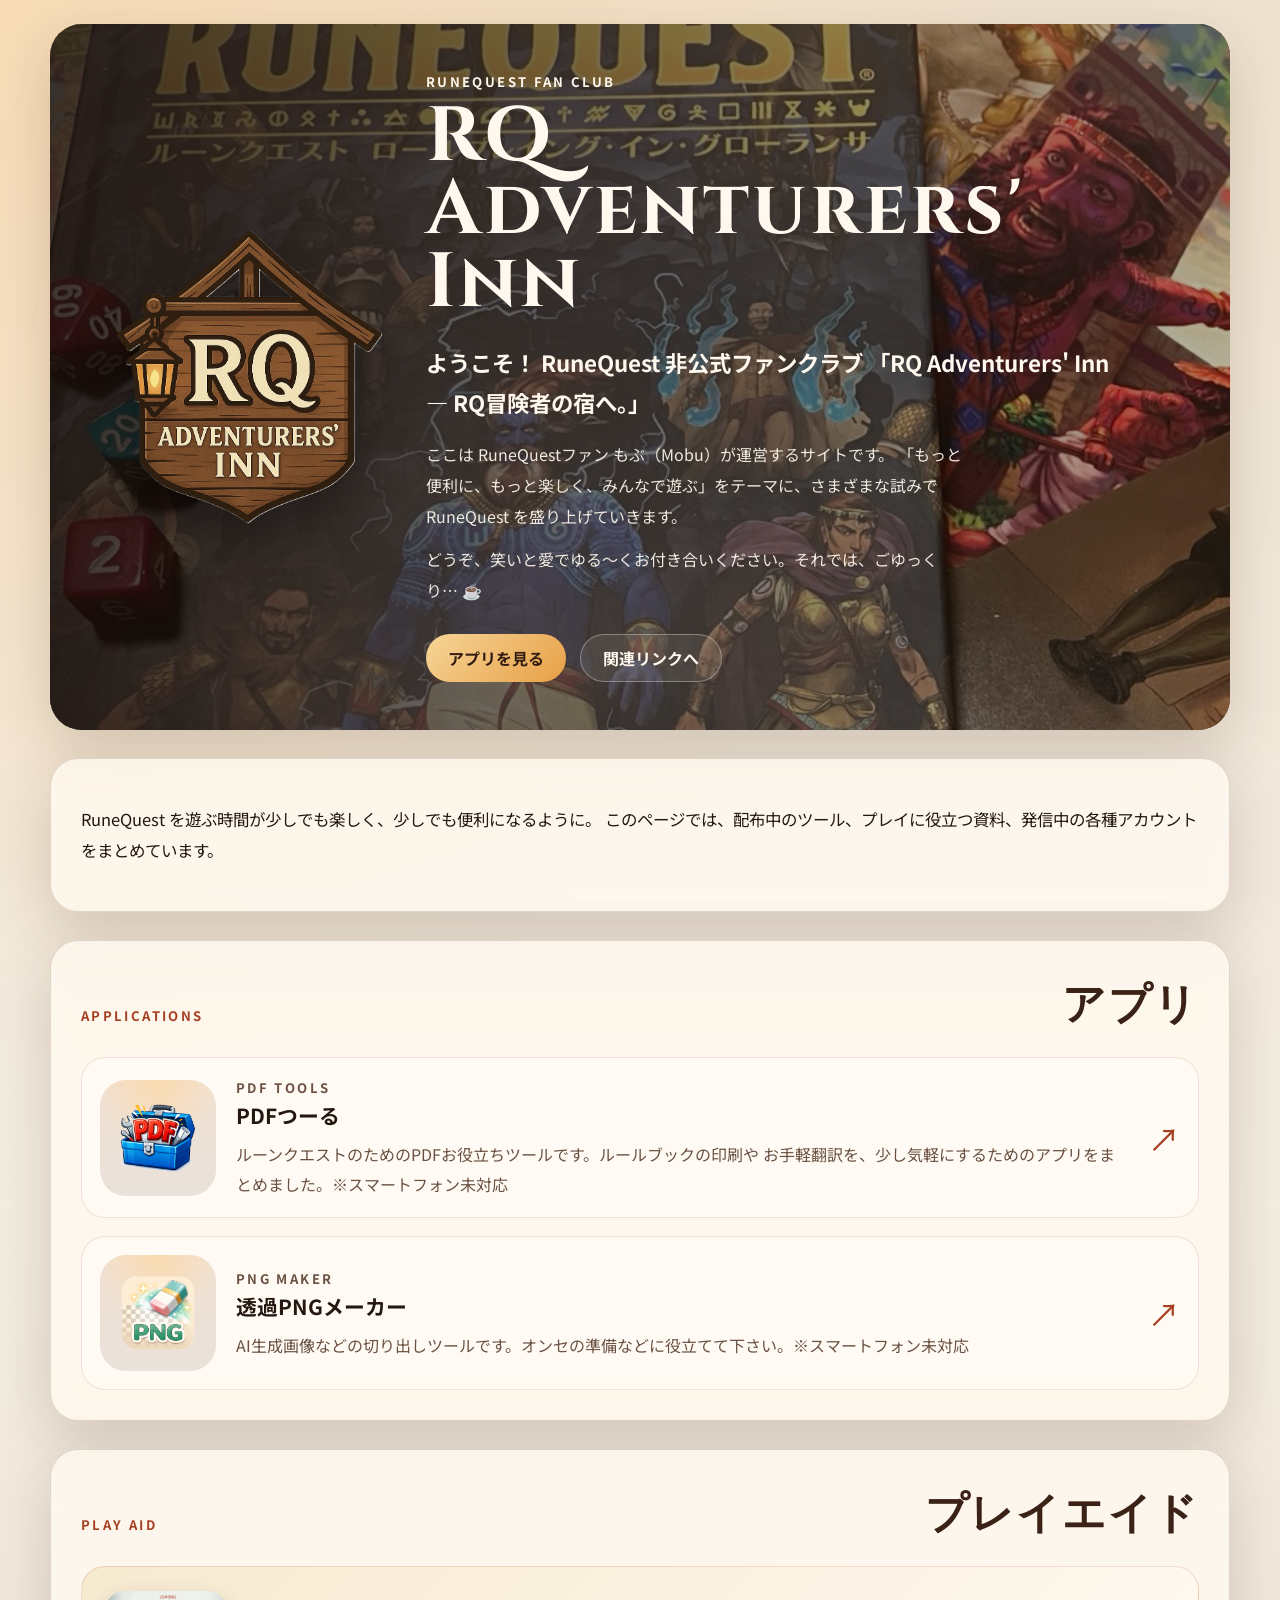
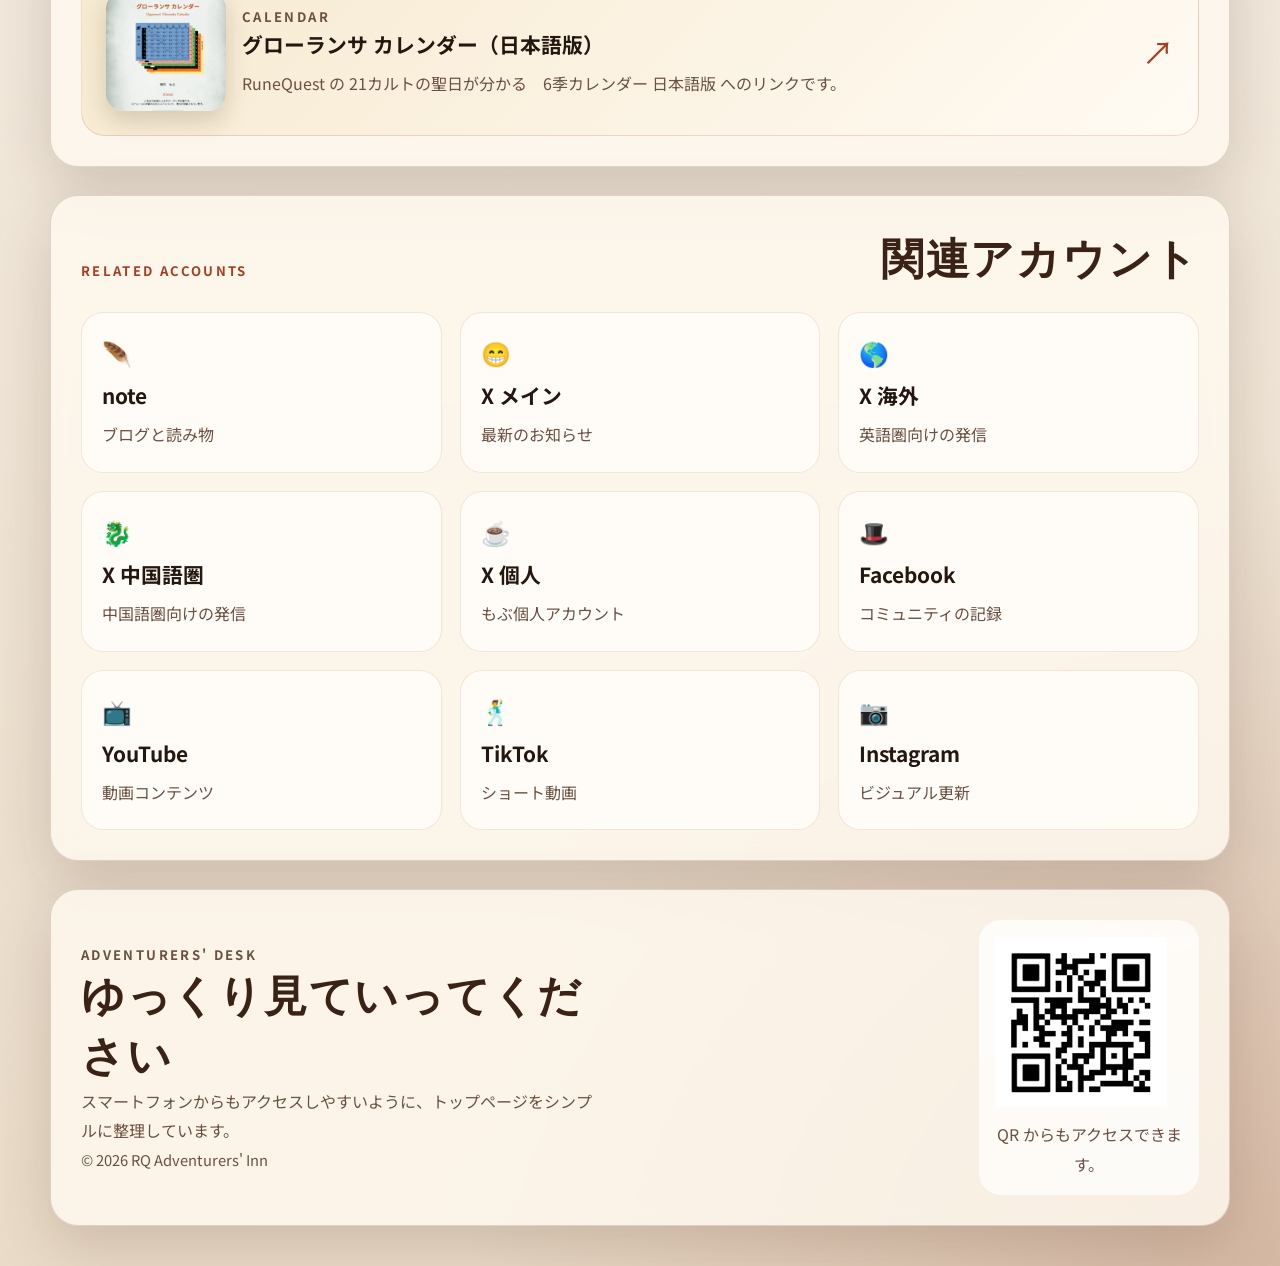
==== index.html @ 046ce3dd "Add files via upload" ====
<!DOCTYPE html>
<html lang="ja">
<head>
  <meta charset="UTF-8">
  <meta name="viewport" content="width=device-width, initial-scale=1.0">
  <meta name="google-site-verification" content="80PopSLcO5vUmIh9BZhPP0-biCyDDCKmjeIUDS7PxMM" />
  <title>RQ Adventurers' Inn | RuneQuest 非公式ファンクラブ</title>
  <meta
    name="description"
    content="RuneQuest 非公式ファンクラブ RQ Adventurers' Inn のトップページ。アプリ、プレイエイド、関連アカウントへの入口をまとめています。"
  >
  <link rel="preconnect" href="https://fonts.googleapis.com">
  <link rel="preconnect" href="https://fonts.gstatic.com" crossorigin>
  <link
    href="https://fonts.googleapis.com/css2?family=Cinzel:wght@500;700&family=Noto+Sans+JP:wght@400;500;700&display=swap"
    rel="stylesheet"
  >
  <link rel="stylesheet" href="styles.css">
</head>
<body>
  <div class="page-shell">
    <header class="hero">
      <img class="hero__image" src="images/header.jpg" alt="RuneQuest Adventurers' Inn ヘッダー画像">
      <div class="hero__overlay"></div>
      <div class="hero__content">
        <img class="hero__logo" src="images/rq-inn-logo.png" alt="RQ Adventurers' Inn ロゴ">
        <div class="hero__copy">
          <p class="eyebrow">RuneQuest Fan Club</p>
          <h1>RQ Adventurers' Inn</h1>
          <p class="hero__lead">ようこそ！ RuneQuest 非公式ファンクラブ 「RQ Adventurers' Inn ― RQ冒険者の宿へ。」</p>
          <p class="hero__text">
            ここは RuneQuestファン もぶ（Mobu）が運営するサイトです。
            「もっと便利に、もっと楽しく、みんなで遊ぶ」をテーマに、さまざまな試みで RuneQuest を盛り上げていきます。
          </p>
          <p class="hero__text">どうぞ、笑いと愛でゆる～くお付き合いください。それでは、ごゆっくり… ☕</p>
          <div class="hero__actions">
            <a href="#applications" class="button button--primary">アプリを見る</a>
            <a href="#accounts" class="button button--secondary">関連リンクへ</a>
          </div>
        </div>
      </div>
    </header>

    <main class="content">
      <section class="intro-card section-fade">
        <p>
          RuneQuest を遊ぶ時間が少しでも楽しく、少しでも便利になるように。
          このページでは、配布中のツール、プレイに役立つ資料、発信中の各種アカウントをまとめています。
        </p>
      </section>

      <section id="applications" class="section section-fade">
        <div class="section__heading">
          <p class="section__label">Applications</p>
          <h2>アプリ</h2>
        </div>
        <div class="feature-list">
          <a class="feature-card feature-card--link" href="https://rq-inn.com/pdf-tools/" target="_blank" rel="noreferrer">
            <div class="feature-card__icon-wrap">
              <img src="images/pdf_tools_icon-512.png" alt="PDFつーる アイコン" class="feature-card__icon">
            </div>
            <div class="feature-card__body">
              <p class="link-panel__tag">PDF Tools</p>
              <h3>PDFつーる</h3>
              <p>ルーンクエストのためのPDFお役立ちツールです。ルールブックの印刷や お手軽翻訳を、少し気軽にするためのアプリをまとめました。※スマートフォン未対応</p>
            </div>
            <span class="feature-card__arrow" aria-hidden="true">↗</span>
          </a>
          <a class="feature-card feature-card--link" href="https://rq-inn.com/png-maker/" target="_blank" rel="noreferrer">
            <div class="feature-card__icon-wrap">
              <img src="images/png-maker-icon-512.png" alt="透過PNGメーカー アイコン" class="feature-card__icon">
            </div>
            <div class="feature-card__body">
              <p class="link-panel__tag">PNG Maker</p>
              <h3>透過PNGメーカー</h3>
              <p>AI生成画像などの切り出しツールです。オンセの準備などに役立てて下さい。※スマートフォン未対応</p>
            </div>
            <span class="feature-card__arrow" aria-hidden="true">↗</span>
          </a>
        </div>
      </section>

      <section class="section section-fade">
        <div class="section__heading">
          <p class="section__label">Play Aid</p>
          <h2>プレイエイド</h2>
        </div>
        <a
          class="link-panel"
          href="https://www.drivethrurpg.com/ja/product/557305/japanese?src=hottest_filtered"
          target="_blank"
          rel="noreferrer"
        >
          <img class="link-panel__image" src="images/calendar.png" alt="グローランサ カレンダー 日本語版の表紙">
          <div>
            <p class="link-panel__tag">Calendar</p>
            <h3>グローランサ カレンダー（日本語版）</h3>
            <p>RuneQuest の 21カルトの聖日が分かる　6季カレンダー 日本語版 へのリンクです。</p>
          </div>
          <span class="link-panel__arrow" aria-hidden="true">↗</span>
        </a>
      </section>

      <section id="accounts" class="section section-fade">
        <div class="section__heading">
          <p class="section__label">Related Accounts</p>
          <h2>関連アカウント</h2>
        </div>
        <div class="account-grid">
          <a class="account-card" href="https://note.com/mofumofu1011" target="_blank" rel="noreferrer">
            <span class="account-card__emoji">🪶</span>
            <h3>note</h3>
            <p>ブログと読み物</p>
          </a>
          <a class="account-card" href="https://x.com/RQ_Inn_Official" target="_blank" rel="noreferrer">
            <span class="account-card__emoji">😁</span>
            <h3>X メイン</h3>
            <p>最新のお知らせ</p>
          </a>
          <a class="account-card" href="https://x.com/RQ_Inn_Intl" target="_blank" rel="noreferrer">
            <span class="account-card__emoji">🌎</span>
            <h3>X 海外</h3>
            <p>英語圏向けの発信</p>
          </a>
          <a class="account-card" href="https://x.com/RQ_Inn_GrChina" target="_blank" rel="noreferrer">
            <span class="account-card__emoji">🐉</span>
            <h3>X 中国語圏</h3>
            <p>中国語圏向けの発信</p>
          </a>
          <a class="account-card" href="https://x.com/mofumofu1011" target="_blank" rel="noreferrer">
            <span class="account-card__emoji">☕</span>
            <h3>X 個人</h3>
            <p>もぶ個人アカウント</p>
          </a>
          <a class="account-card" href="https://www.facebook.com/mobu.rq.adventurers.inn/" target="_blank" rel="noreferrer">
            <span class="account-card__emoji">🎩</span>
            <h3>Facebook</h3>
            <p>コミュニティの記録</p>
          </a>
          <a class="account-card" href="https://www.youtube.com/channel/UCVH7YpSoC4GMN1ayZ3m5yZA" target="_blank" rel="noreferrer">
            <span class="account-card__emoji">📺</span>
            <h3>YouTube</h3>
            <p>動画コンテンツ</p>
          </a>
          <a class="account-card" href="https://www.tiktok.com/@rq_adventurers_inn" target="_blank" rel="noreferrer">
            <span class="account-card__emoji">🕺</span>
            <h3>TikTok</h3>
            <p>ショート動画</p>
          </a>
          <a class="account-card" href="https://www.instagram.com/rq_adventurers_inn" target="_blank" rel="noreferrer">
            <span class="account-card__emoji">📷</span>
            <h3>Instagram</h3>
            <p>ビジュアル更新</p>
          </a>
        </div>
      </section>
    </main>

    <footer class="footer section-fade">
      <div class="footer__copy">
        <p class="section__label">Adventurers' Desk</p>
        <h2>ゆっくり見ていってください</h2>
        <p>スマートフォンからもアクセスしやすいように、トップページをシンプルに整理しています。</p>
        <p class="footer__small">© <span id="current-year"></span> RQ Adventurers' Inn</p>
      </div>
      <div class="footer__qr">
        <img src="images/rq-inn-com-qr.png" alt="RQ Adventurers' Inn サイトQRコード">
        <p>QR からもアクセスできます。</p>
      </div>
    </footer>
  </div>

  <script src="main.js"></script>
</body>
</html>
---- styles.css ----
:root {
  --bg: #f4ede2;
  --bg-strong: #d7b98c;
  --surface: rgba(255, 249, 239, 0.82);
  --surface-strong: rgba(63, 35, 19, 0.9);
  --text: #24170f;
  --text-soft: #6a5142;
  --accent: #a63f22;
  --accent-strong: #7d2512;
  --line: rgba(90, 55, 35, 0.18);
  --shadow: 0 20px 60px rgba(63, 35, 19, 0.18);
}

* {
  box-sizing: border-box;
}

html {
  scroll-behavior: smooth;
}

body {
  margin: 0;
  min-height: 100vh;
  font-family: "Noto Sans JP", sans-serif;
  color: var(--text);
  background:
    radial-gradient(circle at top left, rgba(255, 215, 161, 0.55), transparent 34%),
    radial-gradient(circle at bottom right, rgba(138, 58, 34, 0.22), transparent 26%),
    linear-gradient(180deg, #efe2cf 0%, var(--bg) 42%, #eadbc8 100%);
}

img {
  display: block;
  max-width: 100%;
}

a {
  color: inherit;
  text-decoration: none;
}

.page-shell {
  width: min(1180px, calc(100% - 32px));
  margin: 24px auto 40px;
}

.hero {
  position: relative;
  overflow: hidden;
  border-radius: 32px;
  min-height: 680px;
  background: #1f130d;
  box-shadow: var(--shadow);
}

.hero__image {
  position: absolute;
  inset: 0;
  width: 100%;
  height: 100%;
  object-fit: cover;
}

.hero__overlay {
  position: absolute;
  inset: 0;
  background:
    linear-gradient(90deg, rgba(26, 15, 10, 0.84) 0%, rgba(26, 15, 10, 0.62) 42%, rgba(26, 15, 10, 0.32) 100%),
    linear-gradient(180deg, rgba(255, 224, 184, 0.16) 0%, transparent 45%);
}

.hero__content {
  position: relative;
  z-index: 1;
  display: grid;
  grid-template-columns: minmax(220px, 300px) minmax(0, 1fr);
  gap: 28px;
  align-items: center;
  min-height: 680px;
  padding: 48px;
}

.hero__logo {
  justify-self: center;
  width: min(100%, 270px);
  filter: drop-shadow(0 16px 24px rgba(0, 0, 0, 0.35));
}

.hero__copy {
  max-width: 700px;
  color: #fff8ee;
}

.eyebrow,
.section__label,
.link-panel__tag {
  margin: 0 0 10px;
  font-size: 0.82rem;
  font-weight: 700;
  letter-spacing: 0.18em;
  text-transform: uppercase;
}

.hero h1,
.section h2,
.footer h2 {
  margin: 0;
  font-family: "Cinzel", serif;
  letter-spacing: 0.04em;
}

.hero h1 {
  font-size: clamp(2.8rem, 6vw, 5.1rem);
  line-height: 0.95;
}

.hero__lead {
  margin: 22px 0 16px;
  font-size: clamp(1.08rem, 2vw, 1.4rem);
  font-weight: 700;
  line-height: 1.8;
}

.hero__text {
  margin: 0 0 12px;
  max-width: 60ch;
  font-size: 1rem;
  line-height: 1.95;
  color: rgba(255, 248, 238, 0.92);
}

.hero__actions {
  display: flex;
  flex-wrap: wrap;
  gap: 14px;
  margin-top: 28px;
}

.button {
  display: inline-flex;
  align-items: center;
  justify-content: center;
  min-height: 48px;
  padding: 0 22px;
  border-radius: 999px;
  font-weight: 700;
  transition: transform 180ms ease, background-color 180ms ease, color 180ms ease;
}

.button:hover {
  transform: translateY(-2px);
}

.button--primary {
  background: linear-gradient(135deg, #f7d598 0%, #e7a046 100%);
  color: #331d12;
}

.button--secondary {
  border: 1px solid rgba(255, 247, 237, 0.34);
  background: rgba(255, 247, 237, 0.08);
  color: #fff8ee;
}

.content {
  display: grid;
  gap: 28px;
  margin-top: 28px;
}

.intro-card,
.section,
.footer {
  border: 1px solid var(--line);
  border-radius: 28px;
  background: var(--surface);
  backdrop-filter: blur(10px);
  box-shadow: var(--shadow);
}

.intro-card {
  padding: 28px 30px;
  font-size: 1.03rem;
  line-height: 1.9;
}

.section {
  padding: 34px 30px 30px;
}

.section__heading {
  display: flex;
  gap: 16px;
  align-items: end;
  justify-content: space-between;
  margin-bottom: 22px;
}

.section__label {
  color: var(--accent);
}

.section h2,
.footer h2 {
  font-size: clamp(1.8rem, 4vw, 2.7rem);
  color: #3a2217;
}

.feature-list {
  display: grid;
  gap: 18px;
}

.feature-card {
  display: grid;
  grid-template-columns: 116px minmax(0, 1fr);
  gap: 20px;
  align-items: center;
  padding: 18px;
  border-radius: 24px;
  background: rgba(255, 251, 245, 0.85);
  border: 1px solid rgba(166, 63, 34, 0.14);
}

.feature-card--link {
  grid-template-columns: 116px minmax(0, 1fr) auto;
  transition: transform 180ms ease, box-shadow 180ms ease;
}

.feature-card--link:hover {
  transform: translateY(-3px);
  box-shadow: 0 18px 28px rgba(63, 35, 19, 0.12);
}

.feature-card__icon-wrap {
  display: grid;
  place-items: center;
  width: 116px;
  aspect-ratio: 1;
  border-radius: 26px;
  background:
    radial-gradient(circle at top, rgba(255, 214, 153, 0.64), transparent 52%),
    linear-gradient(180deg, rgba(167, 92, 53, 0.16), rgba(78, 42, 24, 0.12));
}

.feature-card__icon {
  width: 74px;
  height: 74px;
}

.feature-card h3,
.link-panel h3,
.account-card h3 {
  margin: 0 0 10px;
  font-size: 1.3rem;
}

.feature-card__arrow {
  font-size: 2rem;
  color: var(--accent);
}

.feature-card p,
.link-panel p,
.account-card p,
.footer p {
  margin: 0;
  line-height: 1.85;
  color: var(--text-soft);
}

.link-panel {
  display: grid;
  grid-template-columns: 120px minmax(0, 1fr) auto;
  gap: 16px;
  align-items: center;
  padding: 24px;
  border-radius: 24px;
  background:
    linear-gradient(135deg, rgba(246, 232, 204, 0.92), rgba(255, 250, 242, 0.92)),
    #fff;
  border: 1px solid rgba(166, 63, 34, 0.16);
  transition: transform 180ms ease, box-shadow 180ms ease;
}

.link-panel__image {
  width: 120px;
  aspect-ratio: 1;
  object-fit: cover;
  border-radius: 18px;
  box-shadow: 0 10px 24px rgba(63, 35, 19, 0.18);
}

.link-panel:hover,
.account-card:hover {
  transform: translateY(-3px);
  box-shadow: 0 18px 28px rgba(63, 35, 19, 0.12);
}

.link-panel__arrow {
  font-size: 2rem;
  color: var(--accent);
}

.account-grid {
  display: grid;
  grid-template-columns: repeat(3, minmax(0, 1fr));
  gap: 18px;
}

.account-card {
  padding: 22px 20px;
  border-radius: 22px;
  background: rgba(255, 252, 247, 0.92);
  border: 1px solid rgba(166, 63, 34, 0.12);
  transition: transform 180ms ease, box-shadow 180ms ease;
}

.account-card__emoji {
  display: inline-flex;
  margin-bottom: 10px;
  font-size: 1.5rem;
}

.footer {
  display: grid;
  grid-template-columns: minmax(0, 1fr) 220px;
  gap: 24px;
  align-items: center;
  padding: 30px;
  margin-top: 28px;
}

.footer__copy {
  max-width: 58ch;
}

.footer__small {
  margin-top: 16px;
  font-size: 0.92rem;
}

.footer__qr {
  justify-self: end;
  padding: 16px;
  border-radius: 22px;
  background: rgba(255, 255, 255, 0.72);
  text-align: center;
}

.footer__qr img {
  width: 100%;
  max-width: 172px;
  margin-bottom: 12px;
}

.section-fade {
  opacity: 0;
  transform: translateY(24px);
  transition: opacity 480ms ease, transform 480ms ease;
}

.section-fade.is-visible {
  opacity: 1;
  transform: translateY(0);
}

@media (max-width: 900px) {
  .hero {
    min-height: auto;
  }

  .hero__content,
  .footer,
  .account-grid {
    grid-template-columns: 1fr;
  }

  .hero__content {
    min-height: auto;
    padding: 36px 24px 32px;
  }

  .hero__logo {
    width: min(60vw, 240px);
  }

  .feature-card {
    grid-template-columns: 1fr;
    text-align: center;
  }

  .feature-card--link {
    grid-template-columns: 1fr;
  }

  .feature-card__icon-wrap,
  .footer__qr {
    justify-self: center;
  }

  .footer {
    text-align: center;
  }
}

@media (max-width: 640px) {
  .page-shell {
    width: min(100% - 20px, 100%);
    margin: 10px auto 24px;
  }

  .hero,
  .intro-card,
  .section,
  .footer {
    border-radius: 22px;
  }

  .hero__content,
  .section,
  .footer,
  .intro-card {
    padding-left: 18px;
    padding-right: 18px;
  }

  .hero h1 {
    font-size: clamp(2.3rem, 12vw, 3.3rem);
  }

  .hero__lead {
    font-size: 1rem;
  }

  .link-panel {
    grid-template-columns: 1fr;
  }

  .link-panel__image {
    width: min(100%, 180px);
  }
}

@media (prefers-reduced-motion: reduce) {
  html {
    scroll-behavior: auto;
  }

  .section-fade,
  .button,
  .link-panel,
  .account-card {
    transition: none;
  }
}
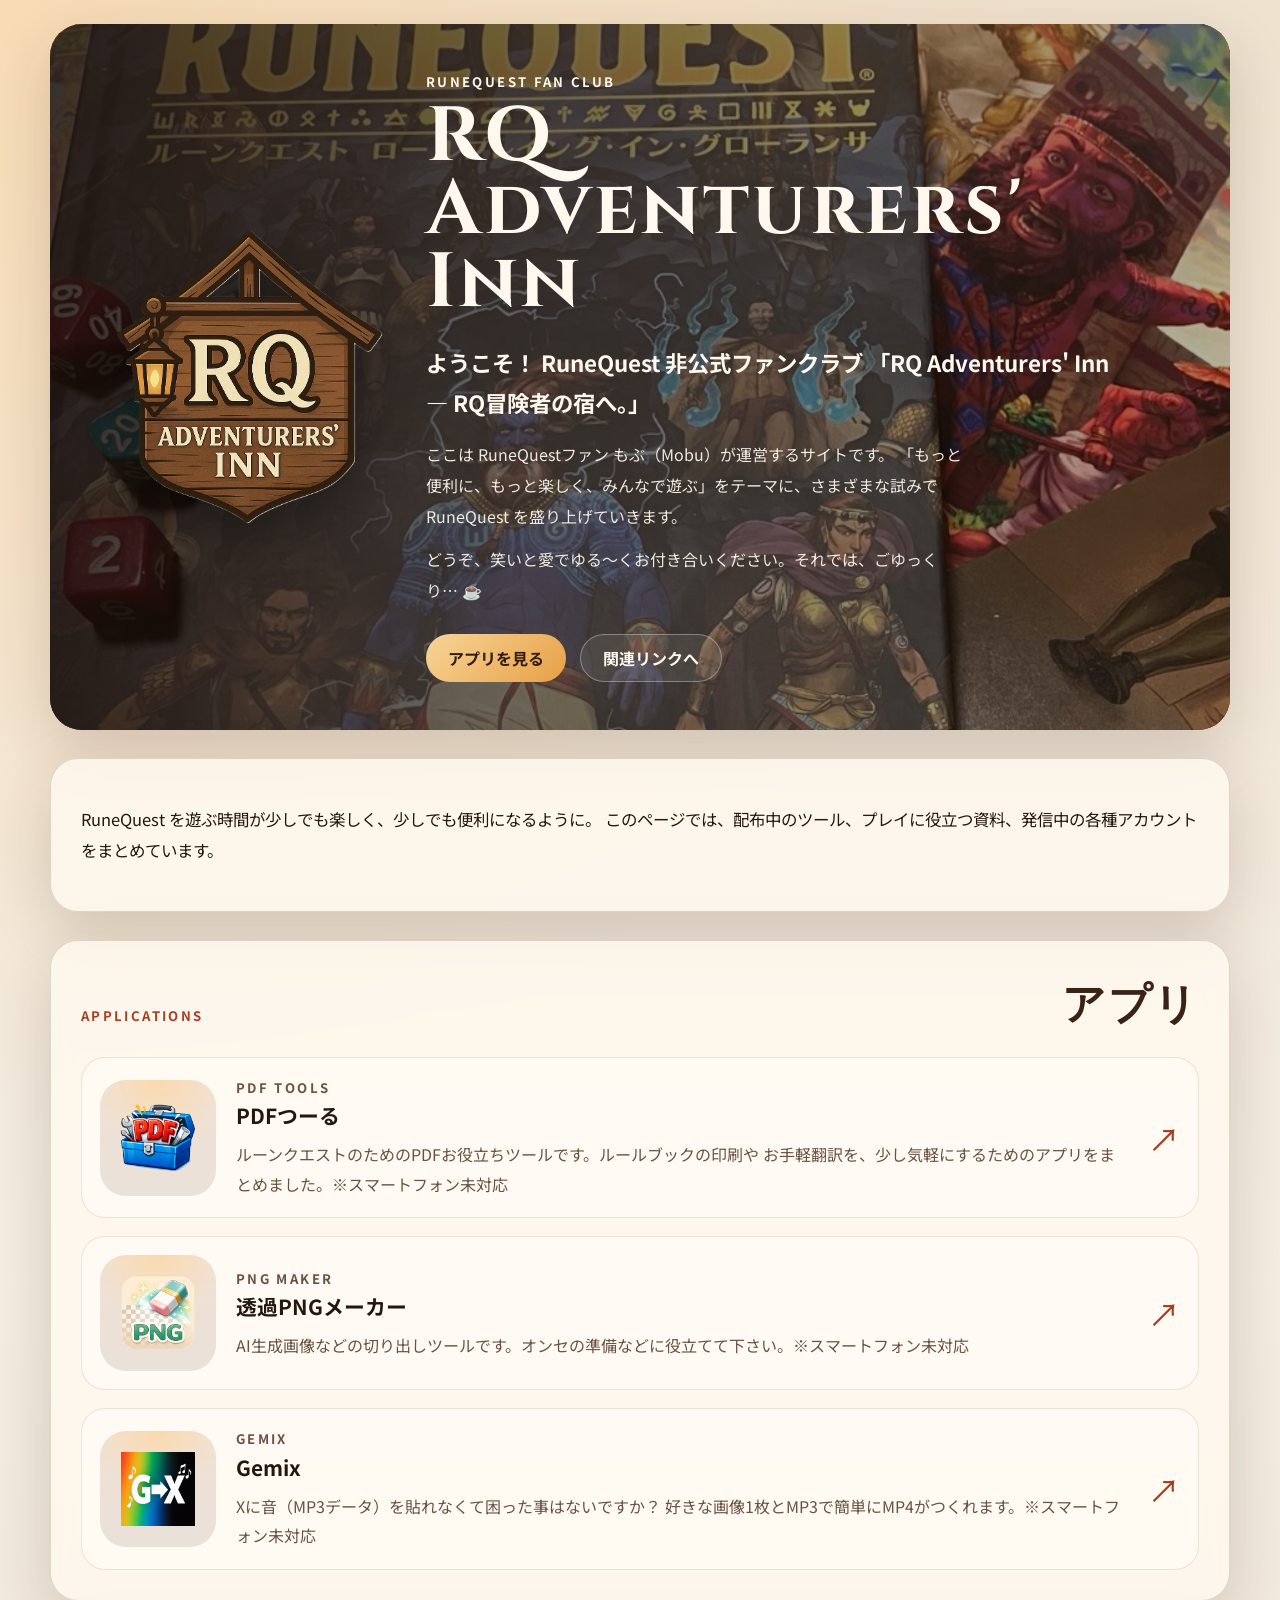
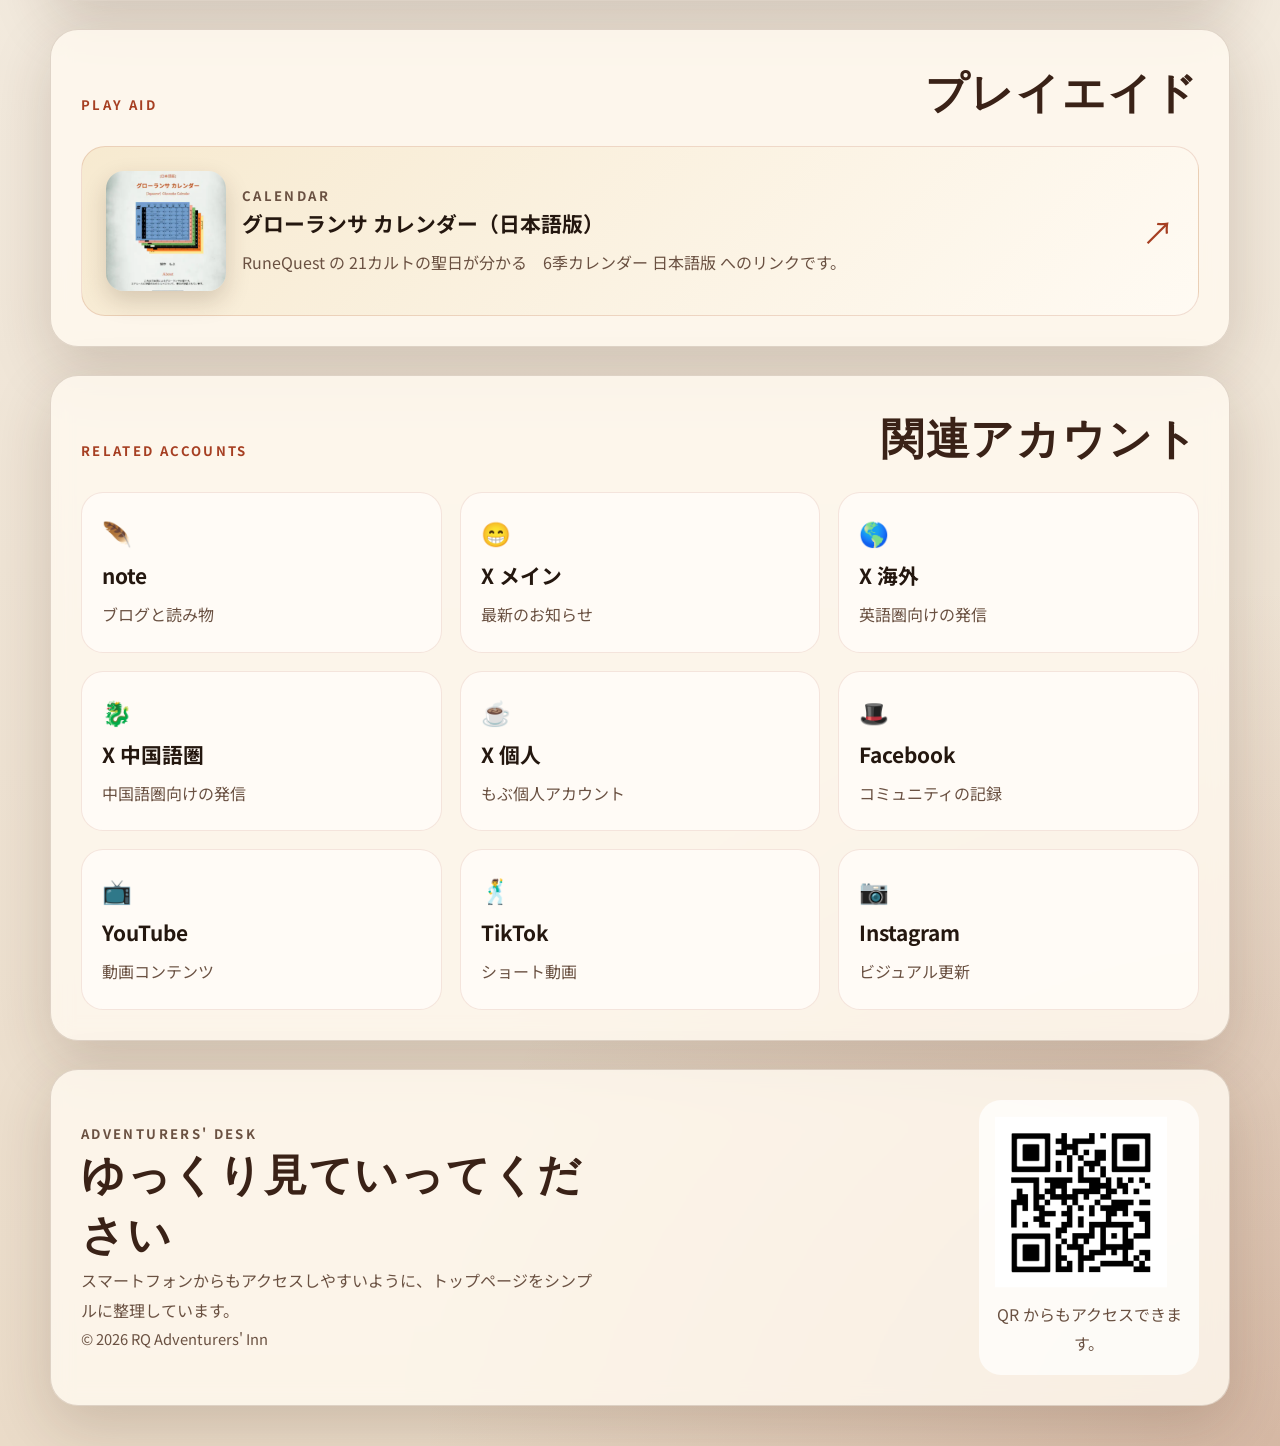
==== commit 306ebe0a: "Add files via upload" ====
--- a/index.html
+++ b/index.html
@@ -4,6 +4,11 @@
   <meta charset="UTF-8">
   <meta name="viewport" content="width=device-width, initial-scale=1.0">
   <meta name="google-site-verification" content="80PopSLcO5vUmIh9BZhPP0-biCyDDCKmjeIUDS7PxMM" />
+  <meta name="theme-color" content="#3f2313">
+  <meta name="apple-mobile-web-app-capable" content="yes">
+  <meta name="apple-mobile-web-app-status-bar-style" content="default">
+  <meta name="apple-mobile-web-app-title" content="RQ Inn">
+  <link rel="canonical" href="https://rq-inn.com/">
   <title>RQ Adventurers' Inn | RuneQuest 非公式ファンクラブ</title>
   <meta
     name="description"
@@ -15,6 +20,11 @@
     href="https://fonts.googleapis.com/css2?family=Cinzel:wght@500;700&family=Noto+Sans+JP:wght@400;500;700&display=swap"
     rel="stylesheet"
   >
+  <link rel="icon" type="image/png" sizes="32x32" href="images/favicon-32.png">
+  <link rel="icon" type="image/png" sizes="16x16" href="images/favicon-16.png">
+  <link rel="shortcut icon" href="images/favicon-32.png">
+  <link rel="manifest" href="site.webmanifest">
+  <link rel="apple-touch-icon" href="images/apple-touch-icon.png">
   <link rel="stylesheet" href="styles.css">
 </head>
 <body>
@@ -74,6 +84,17 @@
               <p class="link-panel__tag">PNG Maker</p>
               <h3>透過PNGメーカー</h3>
               <p>AI生成画像などの切り出しツールです。オンセの準備などに役立てて下さい。※スマートフォン未対応</p>
+            </div>
+            <span class="feature-card__arrow" aria-hidden="true">↗</span>
+          </a>
+          <a class="feature-card feature-card--link" href="https://rq-inn.com/gemix/" target="_blank" rel="noreferrer">
+            <div class="feature-card__icon-wrap">
+              <img src="images/gemix_icon-512.png" alt="Gemix アイコン" class="feature-card__icon">
+            </div>
+            <div class="feature-card__body">
+              <p class="link-panel__tag">Gemix</p>
+              <h3>Gemix</h3>
+              <p>Xに音（MP3データ）を貼れなくて困った事はないですか？ 好きな画像1枚とMP3で簡単にMP4がつくれます。※スマートフォン未対応</p>
             </div>
             <span class="feature-card__arrow" aria-hidden="true">↗</span>
           </a>
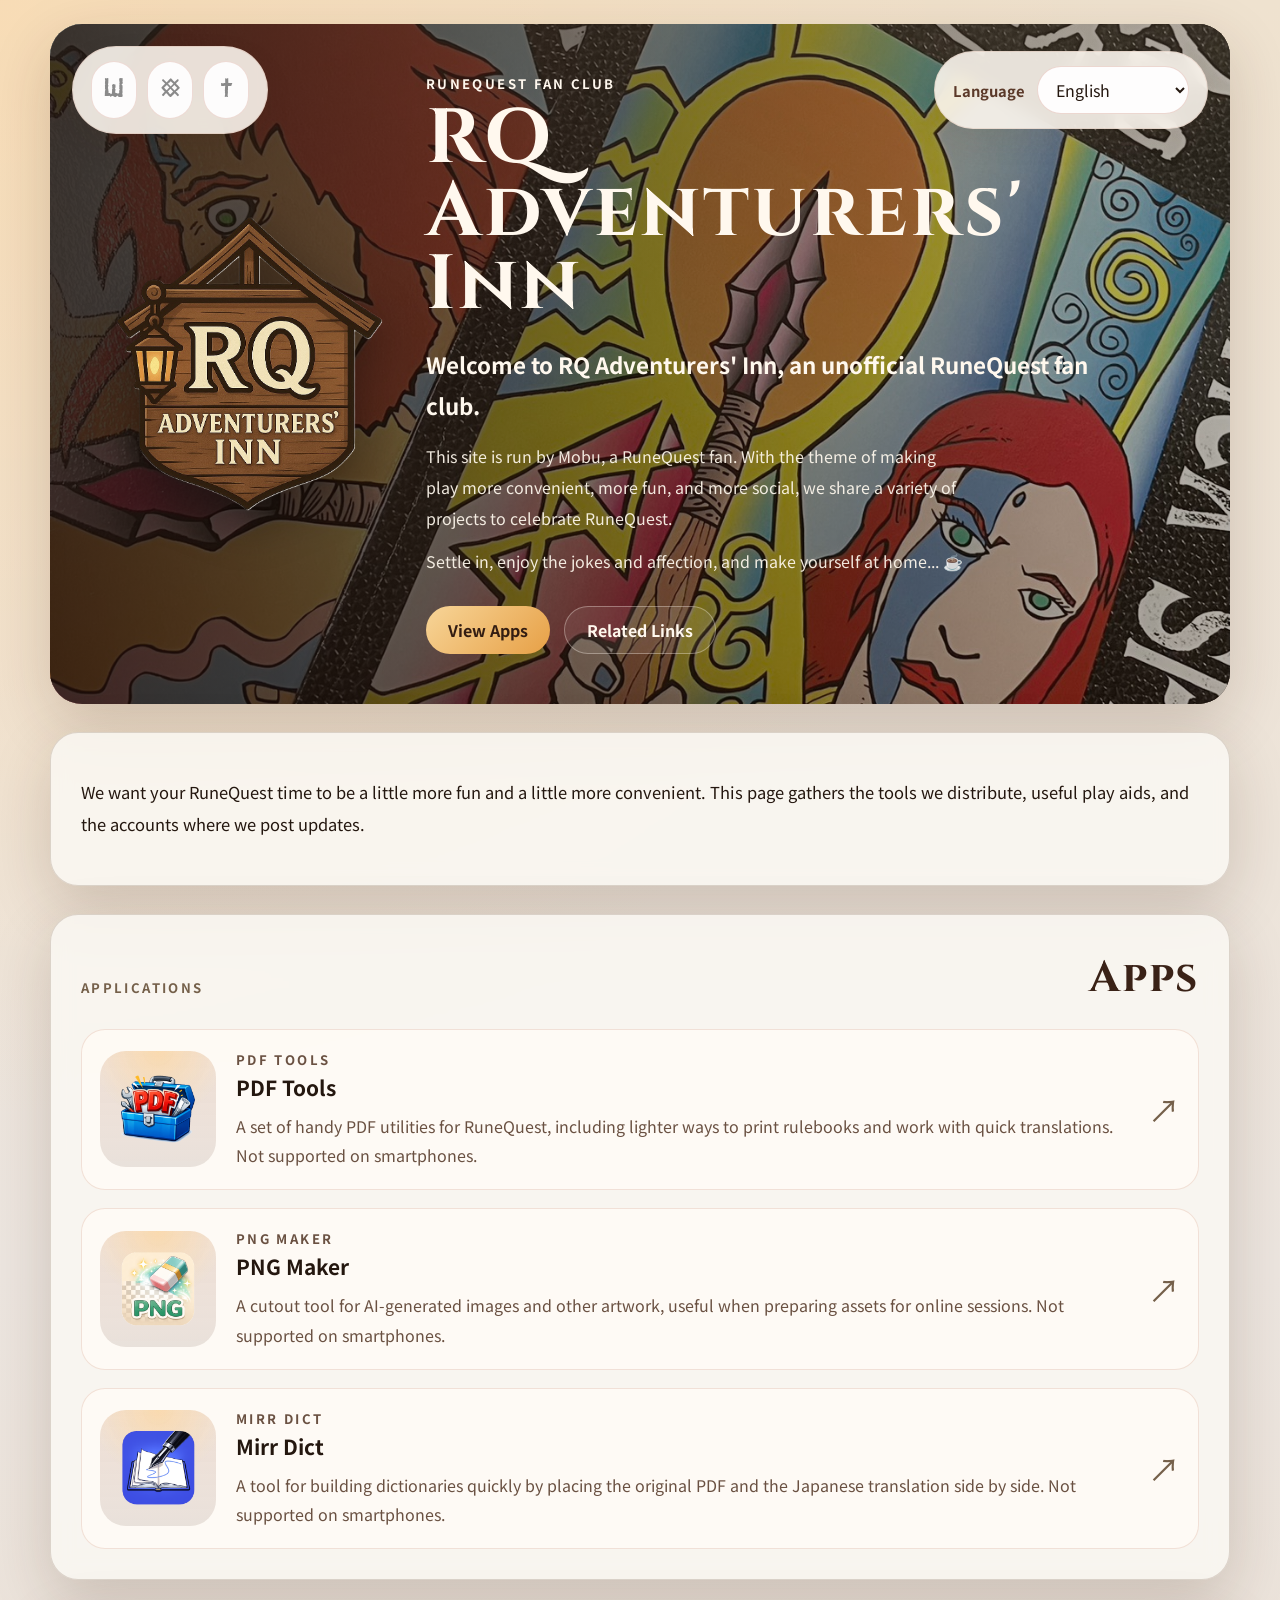
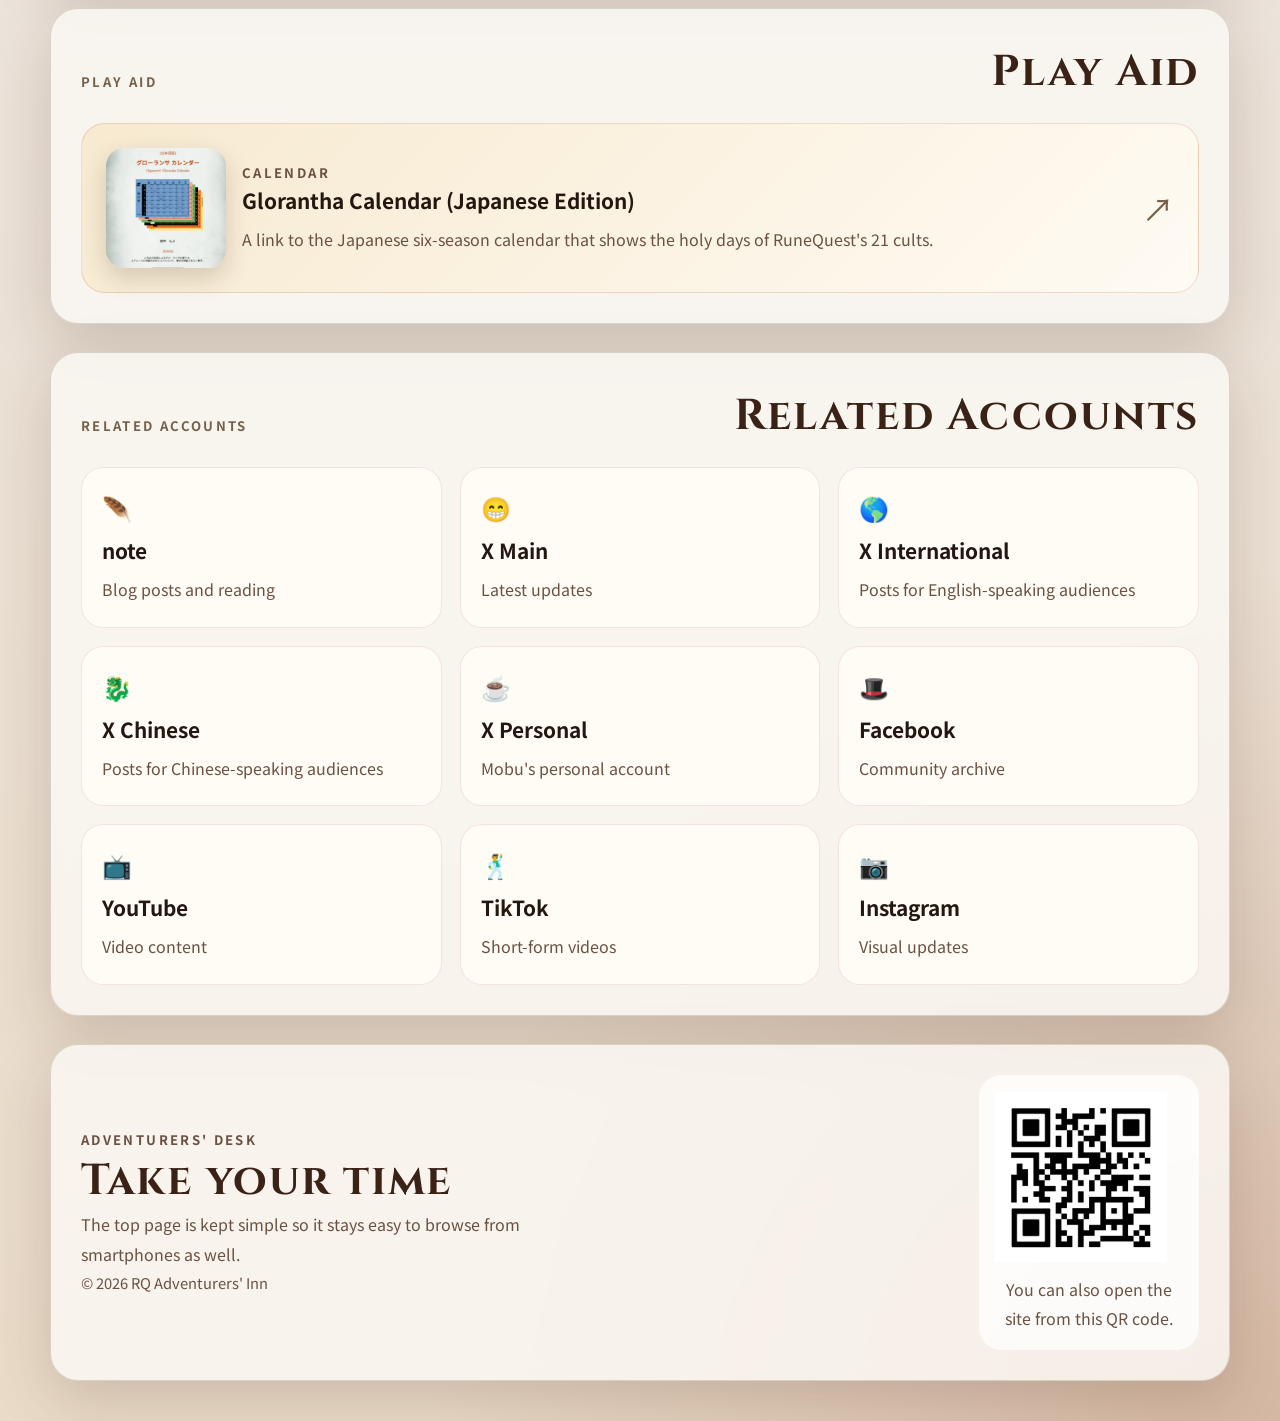
==== commit 0228e2c3: "Add files via upload" ====
--- a/index.html
+++ b/index.html
@@ -9,8 +9,9 @@
   <meta name="apple-mobile-web-app-status-bar-style" content="default">
   <meta name="apple-mobile-web-app-title" content="RQ Inn">
   <link rel="canonical" href="https://rq-inn.com/">
-  <title>RQ Adventurers' Inn | RuneQuest 非公式ファンクラブ</title>
+  <title id="page-title">RQ Adventurers' Inn | RuneQuest 非公式ファンクラブ</title>
   <meta
+    id="meta-description"
     name="description"
     content="RuneQuest 非公式ファンクラブ RQ Adventurers' Inn のトップページ。アプリ、プレイエイド、関連アカウントへの入口をまとめています。"
   >
@@ -20,32 +21,50 @@
     href="https://fonts.googleapis.com/css2?family=Cinzel:wght@500;700&family=Noto+Sans+JP:wght@400;500;700&display=swap"
     rel="stylesheet"
   >
-  <link rel="icon" type="image/png" sizes="32x32" href="images/favicon-32.png">
-  <link rel="icon" type="image/png" sizes="16x16" href="images/favicon-16.png">
-  <link rel="shortcut icon" href="images/favicon-32.png">
+  <link rel="preload" href="font/GloranthaCoreRunes1.5.woff2" as="font" type="font/woff2" crossorigin>
+  <link rel="icon" type="image/png" sizes="32x32" href="images/pwa/favicon-32.png">
+  <link rel="icon" type="image/png" sizes="16x16" href="images/pwa/favicon-16.png">
+  <link rel="shortcut icon" href="images/pwa/favicon-32.png">
   <link rel="manifest" href="site.webmanifest">
-  <link rel="apple-touch-icon" href="images/apple-touch-icon.png">
+  <link rel="apple-touch-icon" href="images/pwa/apple-touch-icon.png">
   <link rel="stylesheet" href="styles.css">
 </head>
 <body>
   <div class="page-shell">
     <header class="hero">
-      <img class="hero__image" src="images/header.jpg" alt="RuneQuest Adventurers' Inn ヘッダー画像">
+      <img id="hero-image" class="hero__image" src="images/header/S__56590338.jpg" alt="RuneQuest Adventurers' Inn ヘッダー画像" data-i18n-attr="alt:heroImageAlt">
       <div class="hero__overlay"></div>
+      <div class="topbar topbar--hero">
+        <button id="rune-slot" class="rune-slot" type="button" aria-label="Spin rune slot">
+          <span class="rune-slot__inner">
+            <span class="rune-slot__reel" data-slot-reel>?</span>
+            <span class="rune-slot__reel" data-slot-reel>?</span>
+            <span class="rune-slot__reel" data-slot-reel>?</span>
+          </span>
+        </button>
+        <div class="language-switcher">
+          <label class="language-switcher__label" for="language-select" data-i18n="languageLabel">Language</label>
+          <select id="language-select" class="language-switcher__select" aria-label="Language selector">
+            <option value="ja">日本語</option>
+            <option value="zh-Hant">繁體中文</option>
+            <option value="en">English</option>
+          </select>
+        </div>
+      </div>
       <div class="hero__content">
-        <img class="hero__logo" src="images/rq-inn-logo.png" alt="RQ Adventurers' Inn ロゴ">
+        <img class="hero__logo" src="images/branding/rq-inn-logo.png" alt="RQ Adventurers' Inn ロゴ" data-i18n-attr="alt:heroLogoAlt">
         <div class="hero__copy">
-          <p class="eyebrow">RuneQuest Fan Club</p>
-          <h1>RQ Adventurers' Inn</h1>
-          <p class="hero__lead">ようこそ！ RuneQuest 非公式ファンクラブ 「RQ Adventurers' Inn ― RQ冒険者の宿へ。」</p>
-          <p class="hero__text">
+          <p class="eyebrow" data-i18n="heroEyebrow">RuneQuest Fan Club</p>
+          <h1 data-i18n="heroTitle">RQ Adventurers' Inn</h1>
+          <p class="hero__lead" data-i18n="heroLead">ようこそ！ RuneQuest 非公式ファンクラブ 「RQ Adventurers' Inn ― RQ冒険者の宿へ。」</p>
+          <p class="hero__text" data-i18n="heroText1">
             ここは RuneQuestファン もぶ（Mobu）が運営するサイトです。
             「もっと便利に、もっと楽しく、みんなで遊ぶ」をテーマに、さまざまな試みで RuneQuest を盛り上げていきます。
           </p>
-          <p class="hero__text">どうぞ、笑いと愛でゆる～くお付き合いください。それでは、ごゆっくり… ☕</p>
+          <p class="hero__text" data-i18n="heroText2">どうぞ、笑いと愛でゆる～くお付き合いください。それでは、ごゆっくり… ☕</p>
           <div class="hero__actions">
-            <a href="#applications" class="button button--primary">アプリを見る</a>
-            <a href="#accounts" class="button button--secondary">関連リンクへ</a>
+            <a href="#applications" class="button button--primary" data-i18n="heroPrimaryAction">アプリを見る</a>
+            <a href="#accounts" class="button button--secondary" data-i18n="heroSecondaryAction">関連リンクへ</a>
           </div>
         </div>
       </div>
@@ -53,7 +72,7 @@
 
     <main class="content">
       <section class="intro-card section-fade">
-        <p>
+        <p data-i18n="introText">
           RuneQuest を遊ぶ時間が少しでも楽しく、少しでも便利になるように。
           このページでは、配布中のツール、プレイに役立つ資料、発信中の各種アカウントをまとめています。
         </p>
@@ -61,40 +80,40 @@
 
       <section id="applications" class="section section-fade">
         <div class="section__heading">
-          <p class="section__label">Applications</p>
-          <h2>アプリ</h2>
+          <p class="section__label" data-i18n="applicationsLabel">Applications</p>
+          <h2 data-i18n="applicationsTitle">アプリ</h2>
         </div>
         <div class="feature-list">
           <a class="feature-card feature-card--link" href="https://rq-inn.com/pdf-tools/" target="_blank" rel="noreferrer">
             <div class="feature-card__icon-wrap">
-              <img src="images/pdf_tools_icon-512.png" alt="PDFつーる アイコン" class="feature-card__icon">
+              <img src="images/apps/pdf_tools_icon-512.png" alt="PDFつーる アイコン" class="feature-card__icon" data-i18n-attr="alt:pdfToolsIconAlt">
             </div>
             <div class="feature-card__body">
-              <p class="link-panel__tag">PDF Tools</p>
-              <h3>PDFつーる</h3>
-              <p>ルーンクエストのためのPDFお役立ちツールです。ルールブックの印刷や お手軽翻訳を、少し気軽にするためのアプリをまとめました。※スマートフォン未対応</p>
+              <p class="link-panel__tag" data-i18n="pdfToolsTag">PDF Tools</p>
+              <h3 data-i18n="pdfToolsTitle">PDFつーる</h3>
+              <p data-i18n="pdfToolsDescription">ルーンクエストのためのPDFお役立ちツールです。ルールブックの印刷や お手軽翻訳を、少し気軽にするためのアプリをまとめました。※スマートフォン未対応</p>
             </div>
             <span class="feature-card__arrow" aria-hidden="true">↗</span>
           </a>
           <a class="feature-card feature-card--link" href="https://rq-inn.com/png-maker/" target="_blank" rel="noreferrer">
             <div class="feature-card__icon-wrap">
-              <img src="images/png-maker-icon-512.png" alt="透過PNGメーカー アイコン" class="feature-card__icon">
+              <img src="images/apps/png-maker-icon-512.png" alt="透過PNGメーカー アイコン" class="feature-card__icon" data-i18n-attr="alt:pngMakerIconAlt">
             </div>
             <div class="feature-card__body">
-              <p class="link-panel__tag">PNG Maker</p>
-              <h3>透過PNGメーカー</h3>
-              <p>AI生成画像などの切り出しツールです。オンセの準備などに役立てて下さい。※スマートフォン未対応</p>
+              <p class="link-panel__tag" data-i18n="pngMakerTag">PNG Maker</p>
+              <h3 data-i18n="pngMakerTitle">透過PNGメーカー</h3>
+              <p data-i18n="pngMakerDescription">AI生成画像などの切り出しツールです。オンセの準備などに役立てて下さい。※スマートフォン未対応</p>
             </div>
             <span class="feature-card__arrow" aria-hidden="true">↗</span>
           </a>
-          <a class="feature-card feature-card--link" href="https://rq-inn.com/gemix/" target="_blank" rel="noreferrer">
+          <a class="feature-card feature-card--link" href="https://rq-inn.com/mirr-dict/" target="_blank" rel="noreferrer">
             <div class="feature-card__icon-wrap">
-              <img src="images/gemix_icon-512.png" alt="Gemix アイコン" class="feature-card__icon">
+              <img src="images/apps/MD-icon-512.png" alt="ミルディクト アイコン" class="feature-card__icon" data-i18n-attr="alt:mirrDictIconAlt">
             </div>
             <div class="feature-card__body">
-              <p class="link-panel__tag">Gemix</p>
-              <h3>Gemix</h3>
-              <p>Xに音（MP3データ）を貼れなくて困った事はないですか？ 好きな画像1枚とMP3で簡単にMP4がつくれます。※スマートフォン未対応</p>
+              <p class="link-panel__tag" data-i18n="mirrDictTag">Mirr Dict</p>
+              <h3 data-i18n="mirrDictTitle">ミルディクト</h3>
+              <p data-i18n="mirrDictDescription">原書と日本語訳の2つのPDFを並べて、サクサク辞書を作れるツールです。※スマートフォン未対応</p>
             </div>
             <span class="feature-card__arrow" aria-hidden="true">↗</span>
           </a>
@@ -103,8 +122,8 @@
 
       <section class="section section-fade">
         <div class="section__heading">
-          <p class="section__label">Play Aid</p>
-          <h2>プレイエイド</h2>
+          <p class="section__label" data-i18n="playAidLabel">Play Aid</p>
+          <h2 data-i18n="playAidTitle">プレイエイド</h2>
         </div>
         <a
           class="link-panel"
@@ -112,11 +131,11 @@
           target="_blank"
           rel="noreferrer"
         >
-          <img class="link-panel__image" src="images/calendar.png" alt="グローランサ カレンダー 日本語版の表紙">
+          <img class="link-panel__image" src="images/play-aids/calendar.png" alt="グローランサ カレンダー 日本語版の表紙" data-i18n-attr="alt:calendarImageAlt">
           <div>
-            <p class="link-panel__tag">Calendar</p>
-            <h3>グローランサ カレンダー（日本語版）</h3>
-            <p>RuneQuest の 21カルトの聖日が分かる　6季カレンダー 日本語版 へのリンクです。</p>
+            <p class="link-panel__tag" data-i18n="calendarTag">Calendar</p>
+            <h3 data-i18n="calendarTitle">グローランサ カレンダー（日本語版）</h3>
+            <p data-i18n="calendarDescription">RuneQuest の 21カルトの聖日が分かる　6季カレンダー 日本語版 へのリンクです。</p>
           </div>
           <span class="link-panel__arrow" aria-hidden="true">↗</span>
         </a>
@@ -124,54 +143,54 @@
 
       <section id="accounts" class="section section-fade">
         <div class="section__heading">
-          <p class="section__label">Related Accounts</p>
-          <h2>関連アカウント</h2>
+          <p class="section__label" data-i18n="accountsLabel">Related Accounts</p>
+          <h2 data-i18n="accountsTitle">関連アカウント</h2>
         </div>
         <div class="account-grid">
           <a class="account-card" href="https://note.com/mofumofu1011" target="_blank" rel="noreferrer">
             <span class="account-card__emoji">🪶</span>
             <h3>note</h3>
-            <p>ブログと読み物</p>
+            <p data-i18n="accountNoteDescription">ブログと読み物</p>
           </a>
           <a class="account-card" href="https://x.com/RQ_Inn_Official" target="_blank" rel="noreferrer">
             <span class="account-card__emoji">😁</span>
-            <h3>X メイン</h3>
-            <p>最新のお知らせ</p>
+            <h3 data-i18n="accountMainXTitle">X メイン</h3>
+            <p data-i18n="accountMainXDescription">最新のお知らせ</p>
           </a>
           <a class="account-card" href="https://x.com/RQ_Inn_Intl" target="_blank" rel="noreferrer">
             <span class="account-card__emoji">🌎</span>
-            <h3>X 海外</h3>
-            <p>英語圏向けの発信</p>
+            <h3 data-i18n="accountIntlXTitle">X 海外</h3>
+            <p data-i18n="accountIntlXDescription">英語圏向けの発信</p>
           </a>
           <a class="account-card" href="https://x.com/RQ_Inn_GrChina" target="_blank" rel="noreferrer">
             <span class="account-card__emoji">🐉</span>
-            <h3>X 中国語圏</h3>
-            <p>中国語圏向けの発信</p>
+            <h3 data-i18n="accountChineseXTitle">X 中国語圏</h3>
+            <p data-i18n="accountChineseXDescription">中国語圏向けの発信</p>
           </a>
           <a class="account-card" href="https://x.com/mofumofu1011" target="_blank" rel="noreferrer">
             <span class="account-card__emoji">☕</span>
-            <h3>X 個人</h3>
-            <p>もぶ個人アカウント</p>
+            <h3 data-i18n="accountPersonalXTitle">X 個人</h3>
+            <p data-i18n="accountPersonalXDescription">もぶ個人アカウント</p>
           </a>
           <a class="account-card" href="https://www.facebook.com/mobu.rq.adventurers.inn/" target="_blank" rel="noreferrer">
             <span class="account-card__emoji">🎩</span>
             <h3>Facebook</h3>
-            <p>コミュニティの記録</p>
+            <p data-i18n="accountFacebookDescription">コミュニティの記録</p>
           </a>
           <a class="account-card" href="https://www.youtube.com/channel/UCVH7YpSoC4GMN1ayZ3m5yZA" target="_blank" rel="noreferrer">
             <span class="account-card__emoji">📺</span>
             <h3>YouTube</h3>
-            <p>動画コンテンツ</p>
+            <p data-i18n="accountYoutubeDescription">動画コンテンツ</p>
           </a>
           <a class="account-card" href="https://www.tiktok.com/@rq_adventurers_inn" target="_blank" rel="noreferrer">
             <span class="account-card__emoji">🕺</span>
             <h3>TikTok</h3>
-            <p>ショート動画</p>
+            <p data-i18n="accountTiktokDescription">ショート動画</p>
           </a>
           <a class="account-card" href="https://www.instagram.com/rq_adventurers_inn" target="_blank" rel="noreferrer">
             <span class="account-card__emoji">📷</span>
             <h3>Instagram</h3>
-            <p>ビジュアル更新</p>
+            <p data-i18n="accountInstagramDescription">ビジュアル更新</p>
           </a>
         </div>
       </section>
@@ -179,14 +198,14 @@
 
     <footer class="footer section-fade">
       <div class="footer__copy">
-        <p class="section__label">Adventurers' Desk</p>
-        <h2>ゆっくり見ていってください</h2>
-        <p>スマートフォンからもアクセスしやすいように、トップページをシンプルに整理しています。</p>
+        <p class="section__label" data-i18n="footerLabel">Adventurers' Desk</p>
+        <h2 data-i18n="footerTitle">ゆっくり見ていってください</h2>
+        <p data-i18n="footerDescription">スマートフォンからもアクセスしやすいように、トップページをシンプルに整理しています。</p>
         <p class="footer__small">© <span id="current-year"></span> RQ Adventurers' Inn</p>
       </div>
       <div class="footer__qr">
-        <img src="images/rq-inn-com-qr.png" alt="RQ Adventurers' Inn サイトQRコード">
-        <p>QR からもアクセスできます。</p>
+        <img src="images/branding/rq-inn-com-qr.png" alt="RQ Adventurers' Inn サイトQRコード" data-i18n-attr="alt:qrAlt">
+        <p data-i18n="qrText">QR からもアクセスできます。</p>
       </div>
     </footer>
   </div>
--- a/styles.css
+++ b/styles.css
@@ -1,3 +1,9 @@
+@font-face {
+  font-family: "Glorantha Core Runes";
+  src: url("./font/GloranthaCoreRunes1.5.woff2") format("woff2");
+  font-display: swap;
+}
+
 :root {
   --bg: #f4ede2;
   --bg-strong: #d7b98c;
@@ -9,6 +15,9 @@
   --accent-strong: #7d2512;
   --line: rgba(90, 55, 35, 0.18);
   --shadow: 0 20px 60px rgba(63, 35, 19, 0.18);
+  --rune-color: rgba(247, 213, 152, 0.9);
+  --rune-holiday-color: #f4b740;
+  --rune-holiday-glow: rgba(244, 183, 64, 0.55);
 }
 
 * {
@@ -45,6 +54,137 @@
   margin: 24px auto 40px;
 }
 
+.topbar {
+  display: flex;
+  justify-content: space-between;
+  align-items: center;
+  margin-bottom: 22px;
+  gap: 12px;
+  padding: 10px 2px;
+}
+
+.topbar--hero {
+  position: absolute;
+  top: 22px;
+  left: 22px;
+  right: 22px;
+  z-index: 2;
+  margin-bottom: 0;
+  padding: 0;
+}
+
+.rune-slot {
+  position: static;
+  z-index: 1;
+  display: inline-flex;
+  align-items: center;
+  padding: 14px 18px;
+  border: 1px solid rgba(166, 63, 34, 0.1);
+  border-radius: 999px;
+  background: rgba(255, 250, 242, 0.88);
+  box-shadow: 0 12px 30px rgba(63, 35, 19, 0.08);
+  cursor: pointer;
+  backdrop-filter: blur(8px);
+  transition: transform 180ms ease, box-shadow 180ms ease, border-color 180ms ease;
+}
+
+.rune-slot:hover {
+  transform: translateY(-2px);
+  box-shadow: 0 18px 32px rgba(63, 35, 19, 0.16);
+}
+
+.rune-slot:focus-visible {
+  outline: 2px solid rgba(166, 63, 34, 0.28);
+  outline-offset: 2px;
+}
+
+.rune-slot__inner {
+  display: grid;
+  grid-template-columns: repeat(3, 1fr);
+  gap: 10px;
+}
+
+.rune-slot__reel {
+  display: grid;
+  place-items: center;
+  width: 46px;
+  height: 58px;
+  overflow: hidden;
+  border-radius: 999px;
+  border: 1px solid rgba(166, 63, 34, 0.18);
+  background: rgba(255, 255, 255, 0.92);
+  font-family: "Glorantha Core Runes", "Cinzel", serif;
+  font-size: 1.75rem;
+  line-height: 1;
+  color: #8a8a8a;
+  text-shadow: none;
+}
+
+.rune-slot__reel.is-spinning {
+  animation: slot-reel-spin 180ms linear infinite;
+}
+
+.rune-slot.is-winning {
+  border-color: rgba(255, 224, 137, 0.88);
+  box-shadow:
+    0 0 0 1px rgba(255, 236, 180, 0.24),
+    0 18px 34px rgba(63, 35, 19, 0.18),
+    0 0 24px rgba(255, 216, 120, 0.26);
+}
+
+.rune-slot.is-winning .rune-slot__reel {
+  color: #fff3c5;
+  background:
+    linear-gradient(180deg, rgba(173, 97, 48, 0.92), rgba(116, 52, 22, 0.9));
+  border-color: rgba(255, 224, 137, 0.5);
+  text-shadow: 0 0 18px rgba(255, 224, 137, 0.4);
+  animation: slot-win-pulse 360ms ease-in-out 3;
+}
+
+.rune-slot.is-holiday .rune-slot__reel {
+  color: var(--rune-holiday-color);
+  text-shadow: 0 0 16px var(--rune-holiday-glow);
+}
+
+.rune-slot.is-holiday.is-winning .rune-slot__reel {
+  color: #fff6d6;
+  background:
+    linear-gradient(180deg, rgba(189, 110, 41, 0.96), rgba(132, 61, 18, 0.92));
+}
+
+.language-switcher {
+  display: inline-flex;
+  align-items: center;
+  gap: 12px;
+  padding: 14px 18px;
+  border-radius: 999px;
+  background: rgba(255, 250, 242, 0.88);
+  border: 1px solid rgba(166, 63, 34, 0.1);
+  box-shadow: 0 12px 30px rgba(63, 35, 19, 0.08);
+  backdrop-filter: blur(8px);
+}
+
+.language-switcher__label {
+  font-size: 0.92rem;
+  font-weight: 700;
+  color: #5b3929;
+}
+
+.language-switcher__select {
+  min-width: 152px;
+  padding: 10px 40px 10px 14px;
+  border: 1px solid rgba(166, 63, 34, 0.2);
+  border-radius: 999px;
+  background: rgba(255, 255, 255, 0.94);
+  color: var(--text);
+  font: inherit;
+}
+
+.language-switcher__select:focus {
+  outline: 2px solid rgba(166, 63, 34, 0.25);
+  outline-offset: 2px;
+}
+
 .hero {
   position: relative;
   overflow: hidden;
@@ -115,6 +255,28 @@
   line-height: 0.95;
 }
 
+@keyframes slot-reel-spin {
+  from {
+    transform: translateY(-6%);
+    filter: blur(0.2px);
+  }
+
+  to {
+    transform: translateY(6%);
+    filter: blur(1px);
+  }
+}
+
+@keyframes slot-win-pulse {
+  from {
+    transform: scale(1);
+  }
+
+  to {
+    transform: scale(1.08);
+  }
+}
+
 .hero__lead {
   margin: 22px 0 16px;
   font-size: clamp(1.08rem, 2vw, 1.4rem);
@@ -367,6 +529,19 @@
 }
 
 @media (max-width: 900px) {
+  .topbar {
+    justify-content: center;
+    gap: 12px;
+    flex-wrap: wrap;
+  }
+
+  .topbar--hero {
+    left: 18px;
+    right: 18px;
+    top: 18px;
+    justify-content: space-between;
+  }
+
   .hero {
     min-height: auto;
   }
@@ -409,6 +584,40 @@
   .page-shell {
     width: min(100% - 20px, 100%);
     margin: 10px auto 24px;
+  }
+
+  .topbar {
+    flex-direction: column;
+    align-items: stretch;
+  }
+
+  .topbar--hero {
+    left: 14px;
+    right: 14px;
+    top: 14px;
+  }
+
+  .rune-slot {
+    align-self: center;
+    padding: 10px 12px;
+  }
+
+  .rune-slot__reel {
+    width: 38px;
+    height: 48px;
+    font-size: 1.45rem;
+  }
+
+  .language-switcher {
+    width: 100%;
+    justify-content: space-between;
+    padding: 10px 12px;
+  }
+
+  .language-switcher__select {
+    min-width: 0;
+    width: 100%;
+    max-width: 180px;
   }
 
   .hero,
@@ -451,7 +660,14 @@
   .section-fade,
   .button,
   .link-panel,
-  .account-card {
+  .account-card,
+  .rune-slot,
+  .rune-slot__reel {
     transition: none;
   }
-}
+
+  .rune-slot__reel.is-spinning,
+  .rune-slot.is-winning .rune-slot__reel {
+    animation: none;
+  }
+}
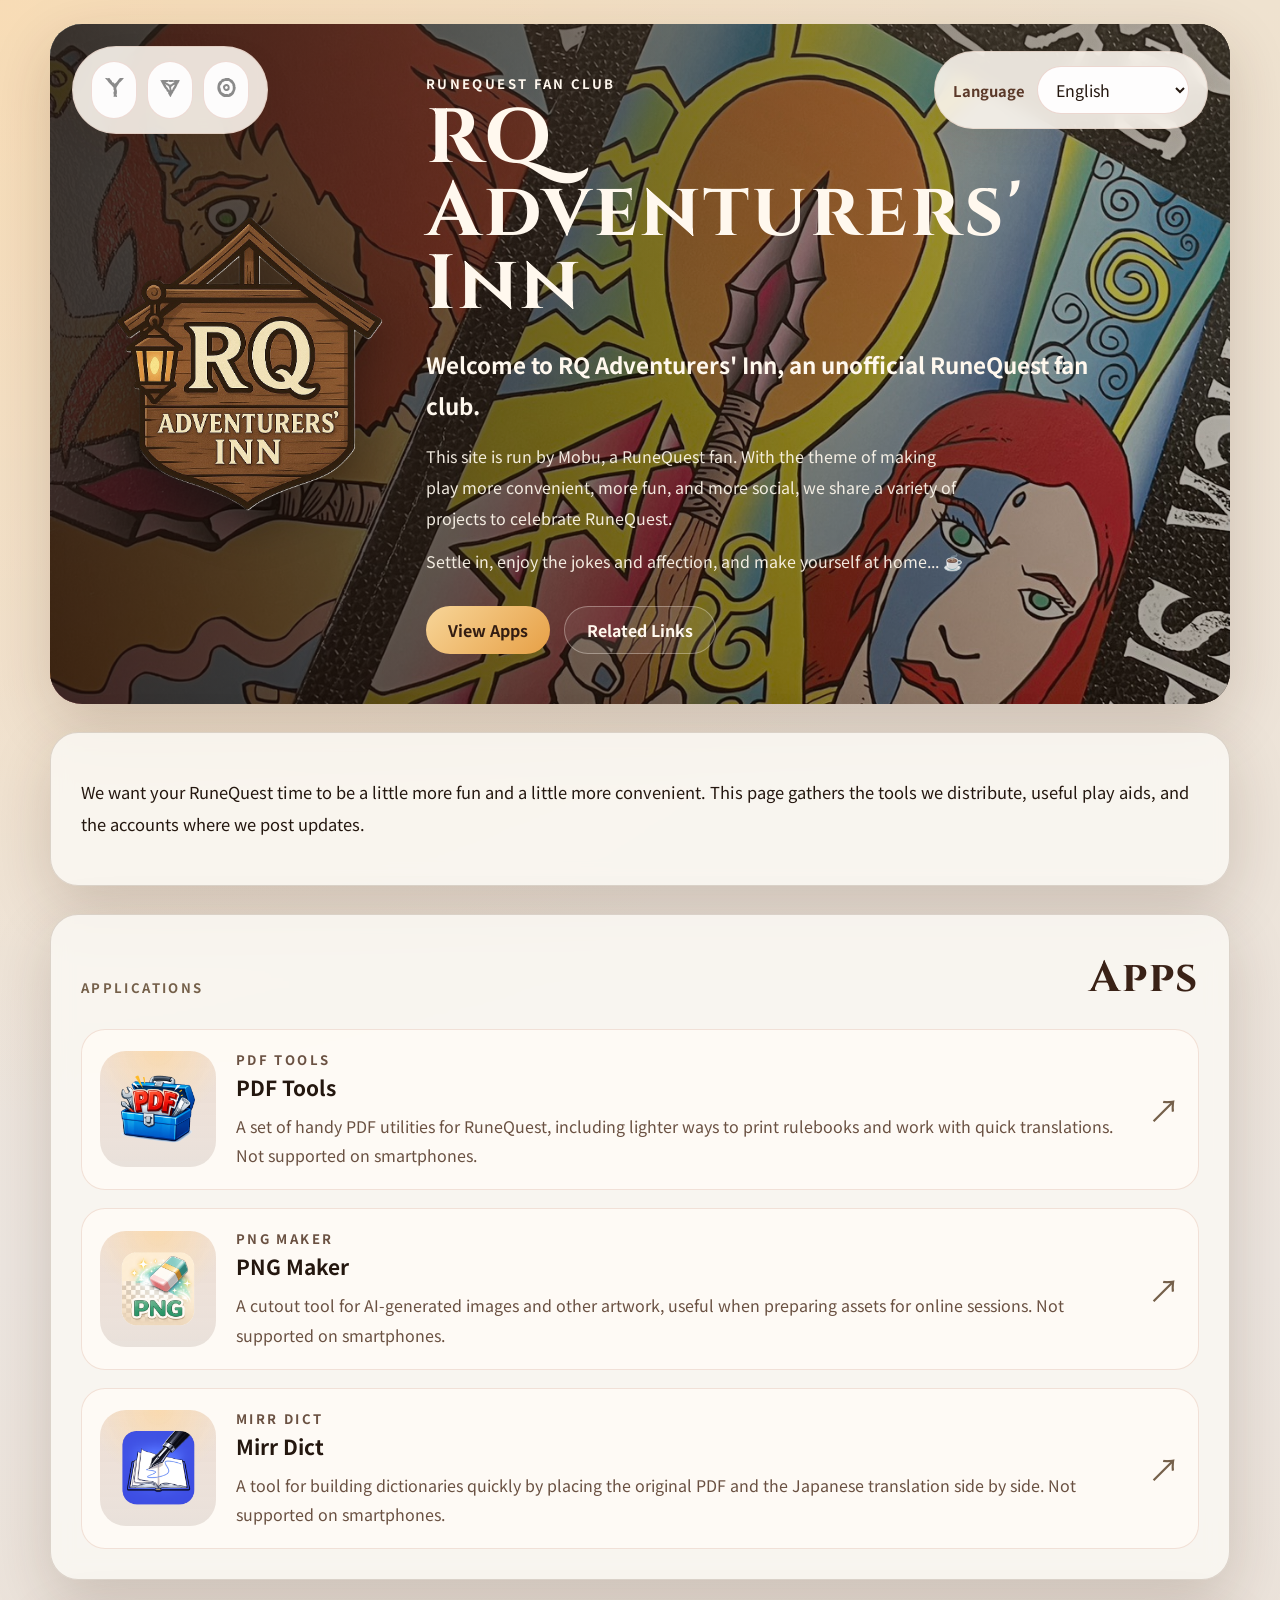
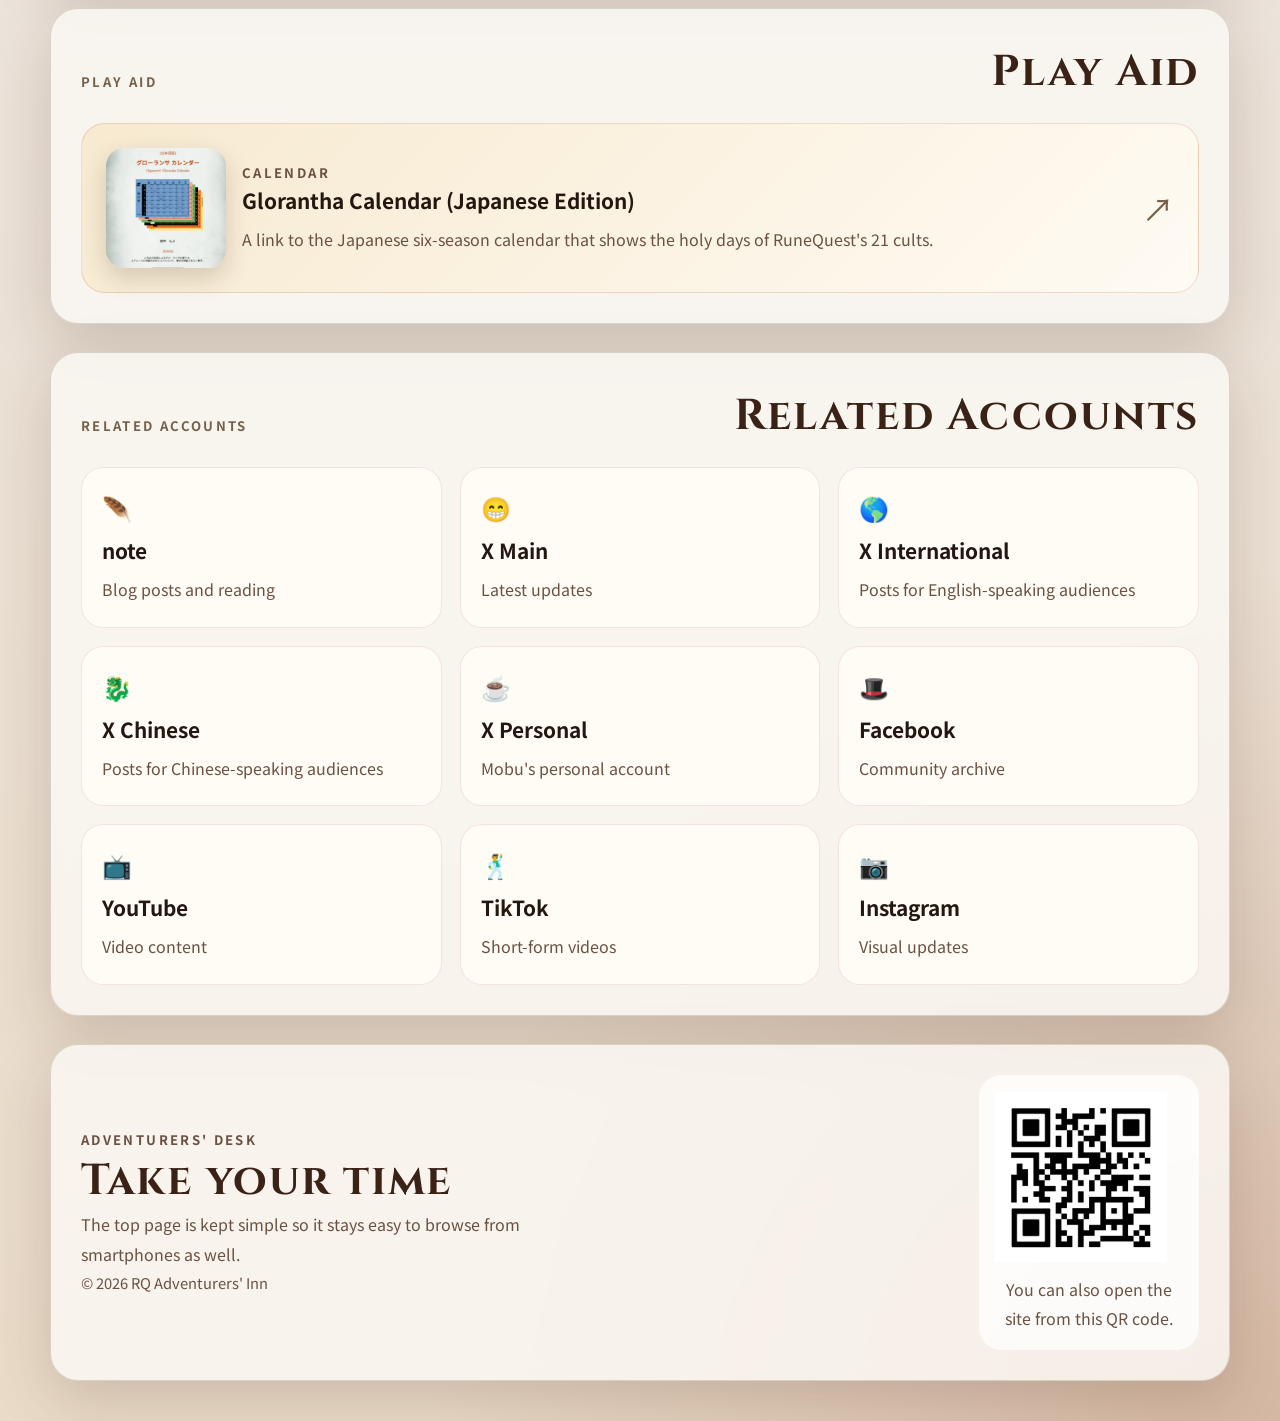
==== commit 0b651d14: "Add files via upload" ====
--- a/index.html
+++ b/index.html
@@ -42,13 +42,15 @@
             <span class="rune-slot__reel" data-slot-reel>?</span>
           </span>
         </button>
-        <div class="language-switcher">
-          <label class="language-switcher__label" for="language-select" data-i18n="languageLabel">Language</label>
-          <select id="language-select" class="language-switcher__select" aria-label="Language selector">
-            <option value="ja">日本語</option>
-            <option value="zh-Hant">繁體中文</option>
-            <option value="en">English</option>
-          </select>
+        <div id="language-switcher-host-top" class="language-switcher-host">
+          <div id="language-switcher" class="language-switcher">
+            <label class="language-switcher__label" for="language-select" data-i18n="languageLabel">Language</label>
+            <select id="language-select" class="language-switcher__select" aria-label="Language selector">
+              <option value="ja">日本語</option>
+              <option value="zh-Hant">繁體中文</option>
+              <option value="en">English</option>
+            </select>
+          </div>
         </div>
       </div>
       <div class="hero__content">
@@ -207,6 +209,7 @@
         <img src="images/branding/rq-inn-com-qr.png" alt="RQ Adventurers' Inn サイトQRコード" data-i18n-attr="alt:qrAlt">
         <p data-i18n="qrText">QR からもアクセスできます。</p>
       </div>
+      <div id="language-switcher-host-footer" class="language-switcher-host language-switcher-host--footer"></div>
     </footer>
   </div>
 
--- a/styles.css
+++ b/styles.css
@@ -73,6 +73,10 @@
   padding: 0;
 }
 
+.language-switcher-host {
+  display: contents;
+}
+
 .rune-slot {
   position: static;
   z-index: 1;
@@ -517,6 +521,10 @@
   margin-bottom: 12px;
 }
 
+.language-switcher-host--footer {
+  display: none;
+}
+
 .section-fade {
   opacity: 0;
   transform: translateY(24px);
@@ -600,6 +608,9 @@
   .rune-slot {
     align-self: center;
     padding: 10px 12px;
+    background: rgba(255, 250, 242, 0.48);
+    border-color: rgba(255, 255, 255, 0.18);
+    box-shadow: 0 10px 24px rgba(63, 35, 19, 0.14);
   }
 
   .rune-slot__reel {
@@ -618,6 +629,21 @@
     min-width: 0;
     width: 100%;
     max-width: 180px;
+  }
+
+  .is-sp-layout .language-switcher-host--footer {
+    display: grid;
+    grid-column: 1 / -1;
+    justify-items: center;
+    margin-top: -8px;
+  }
+
+  .is-sp-layout .language-switcher-host--footer .language-switcher {
+    width: min(100%, 320px);
+  }
+
+  .is-sp-layout .topbar--hero {
+    justify-content: center;
   }
 
   .hero,
@@ -633,6 +659,10 @@
   .intro-card {
     padding-left: 18px;
     padding-right: 18px;
+  }
+
+  .hero__content {
+    padding-top: 112px;
   }
 
   .hero h1 {
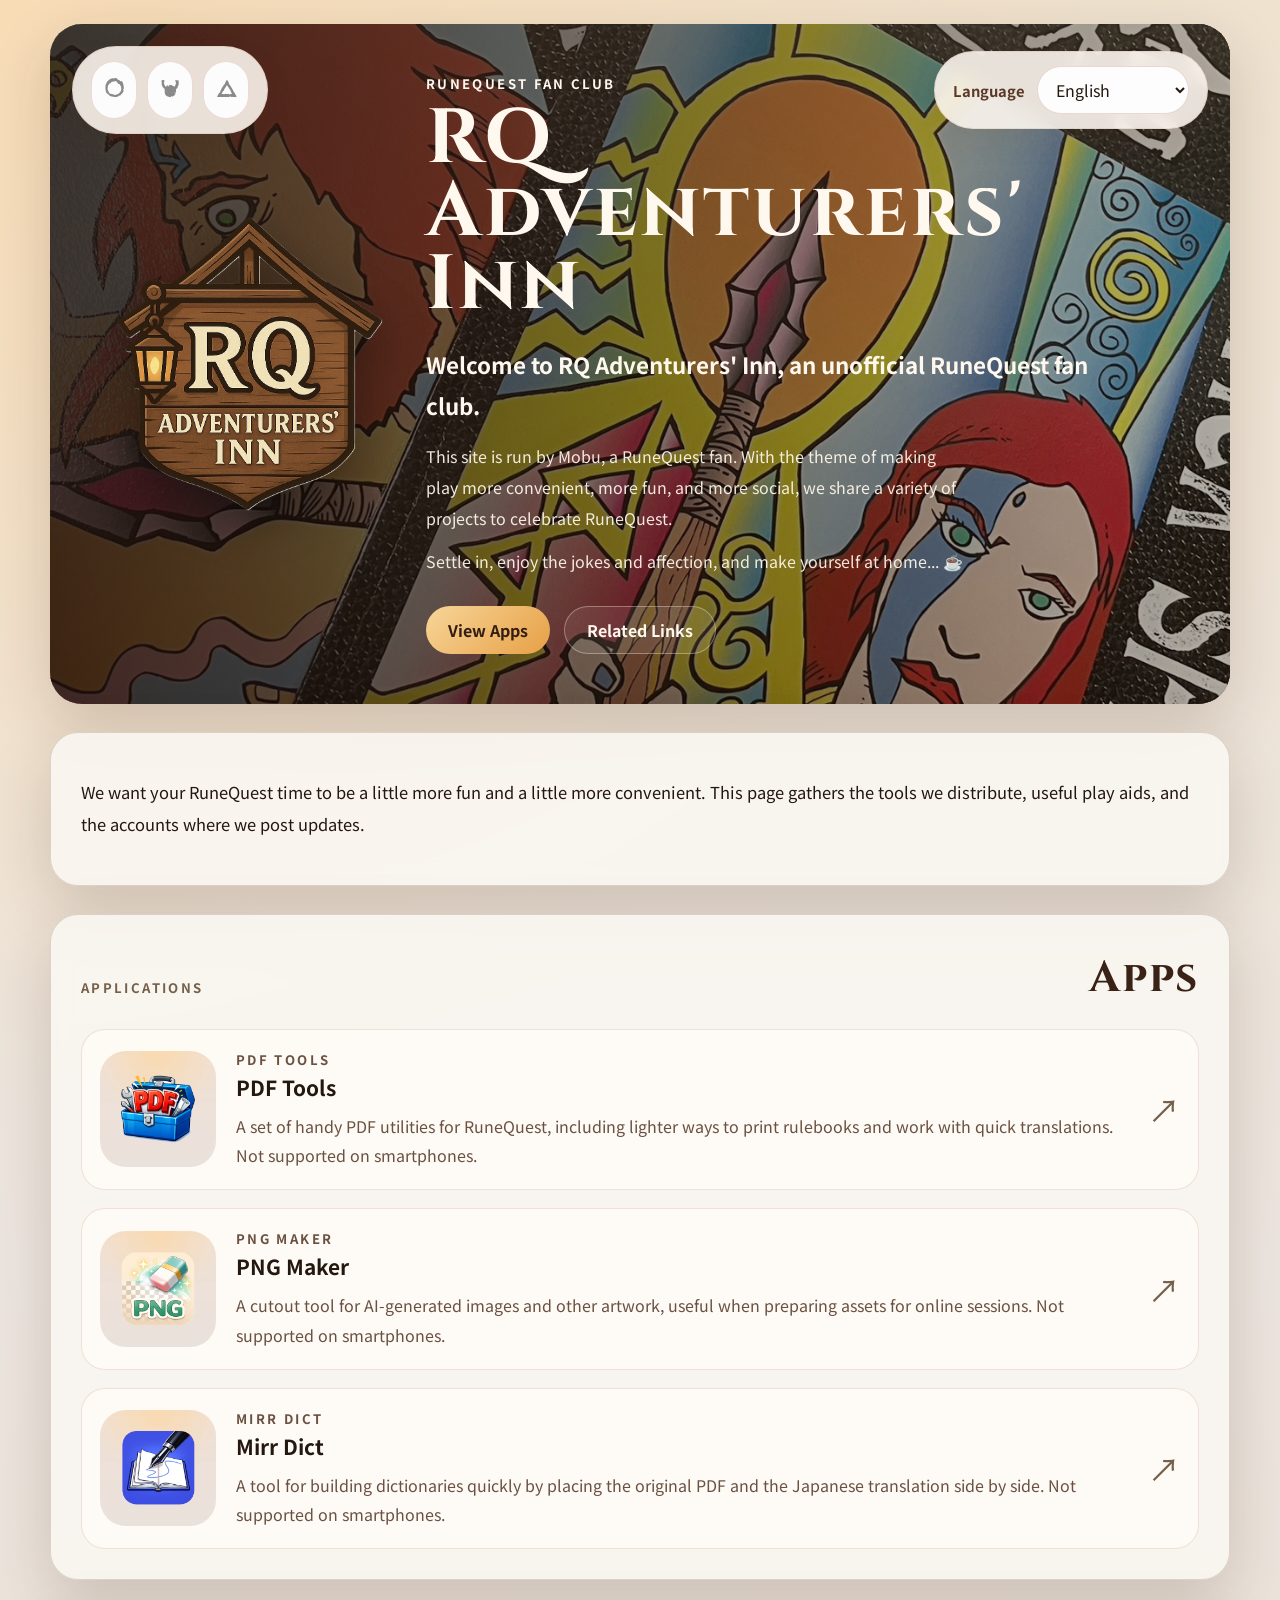
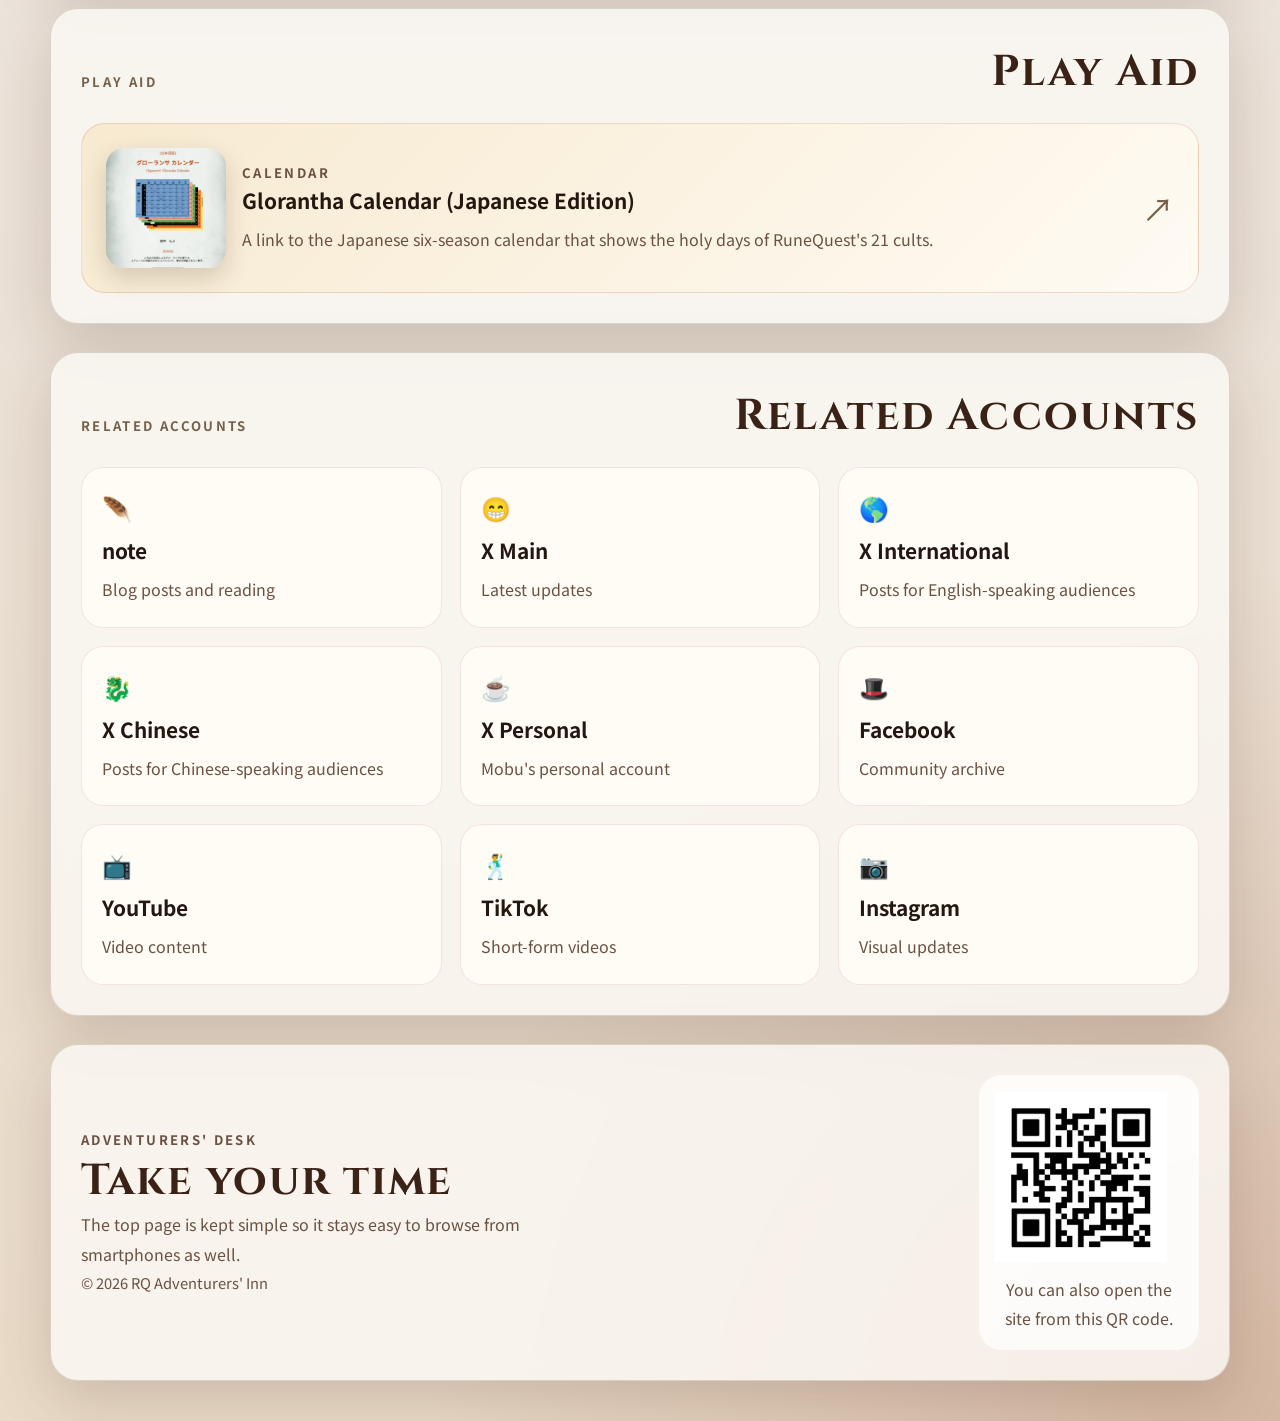
==== commit 34b104b7: "Add files via upload" ====
--- a/index.html
+++ b/index.html
@@ -209,7 +209,6 @@
         <img src="images/branding/rq-inn-com-qr.png" alt="RQ Adventurers' Inn サイトQRコード" data-i18n-attr="alt:qrAlt">
         <p data-i18n="qrText">QR からもアクセスできます。</p>
       </div>
-      <div id="language-switcher-host-footer" class="language-switcher-host language-switcher-host--footer"></div>
     </footer>
   </div>
 
--- a/styles.css
+++ b/styles.css
@@ -73,10 +73,6 @@
   padding: 0;
 }
 
-.language-switcher-host {
-  display: contents;
-}
-
 .rune-slot {
   position: static;
   z-index: 1;
@@ -521,10 +517,6 @@
   margin-bottom: 12px;
 }
 
-.language-switcher-host--footer {
-  display: none;
-}
-
 .section-fade {
   opacity: 0;
   transform: translateY(24px);
@@ -631,19 +623,12 @@
     max-width: 180px;
   }
 
-  .is-sp-layout .language-switcher-host--footer {
-    display: grid;
-    grid-column: 1 / -1;
-    justify-items: center;
-    margin-top: -8px;
-  }
-
-  .is-sp-layout .language-switcher-host--footer .language-switcher {
-    width: min(100%, 320px);
-  }
-
   .is-sp-layout .topbar--hero {
     justify-content: center;
+  }
+
+  .is-sp-layout .language-switcher-host {
+    display: none;
   }
 
   .hero,
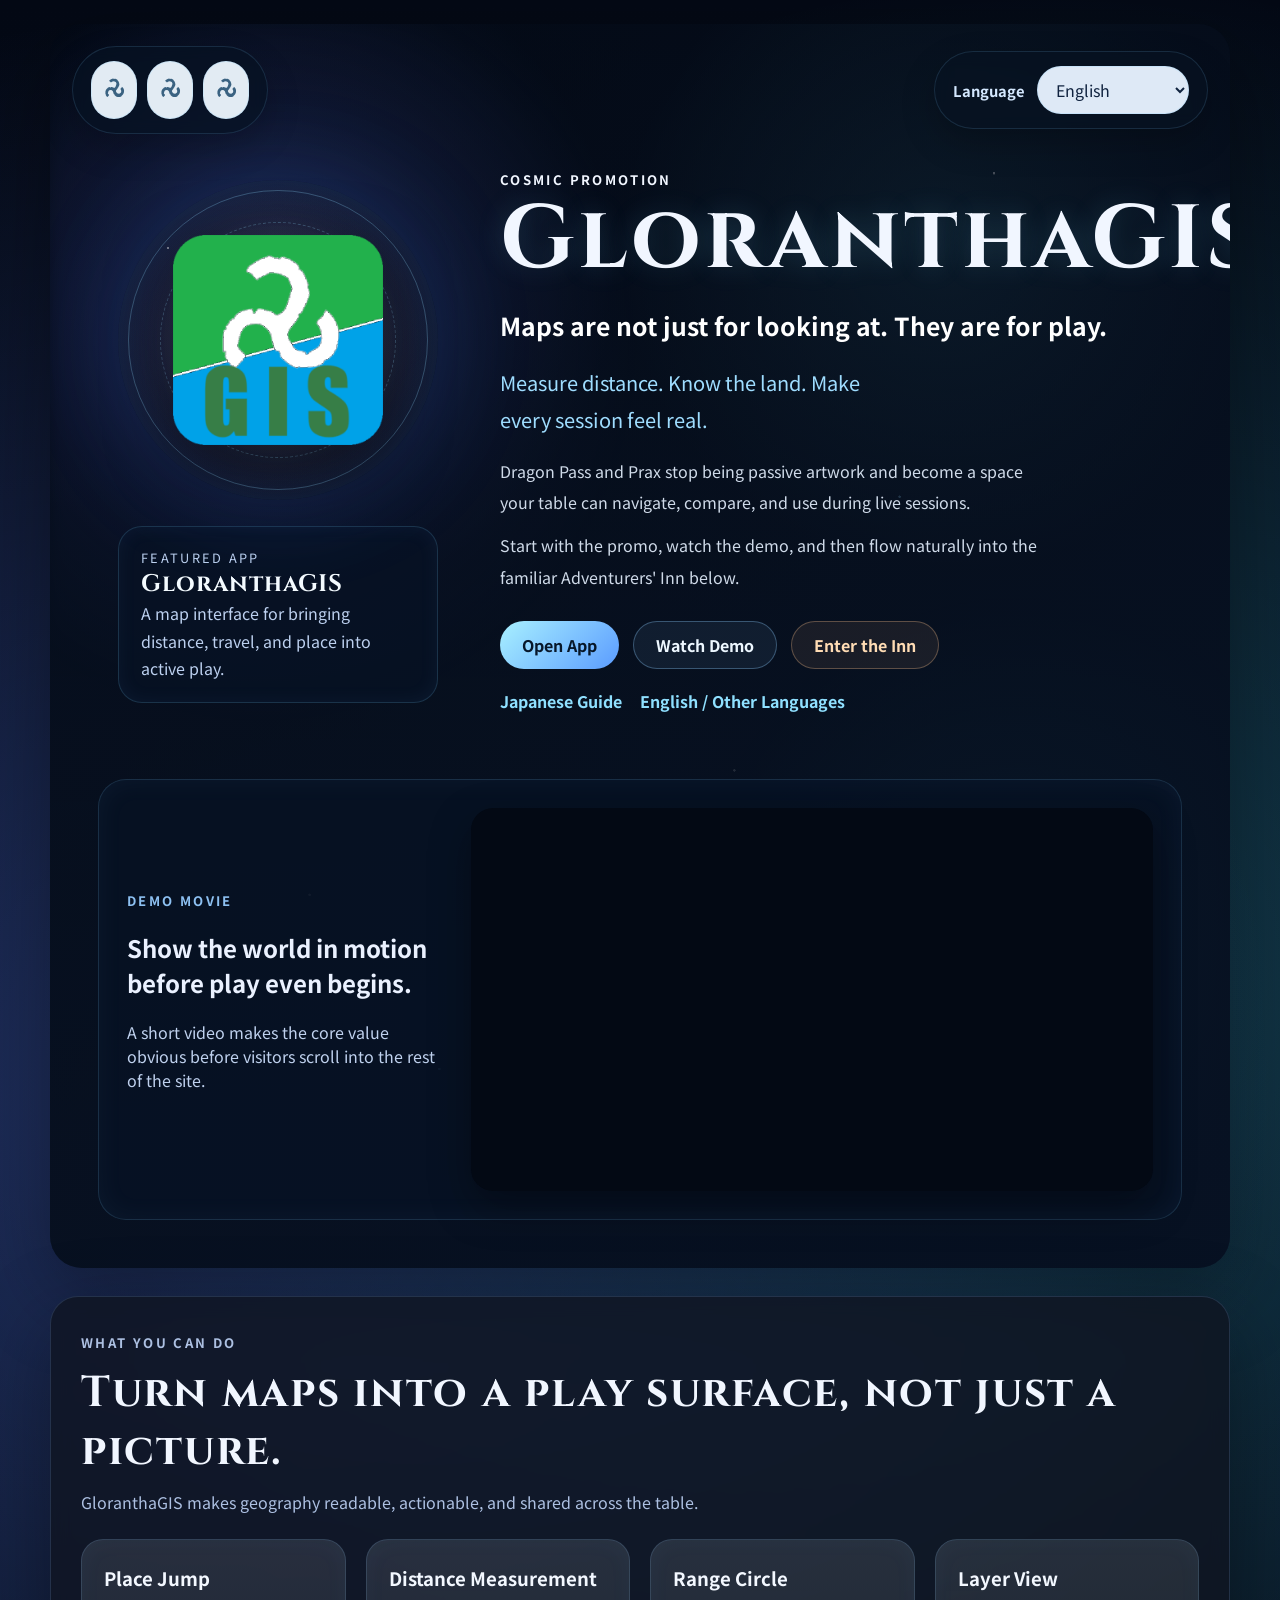
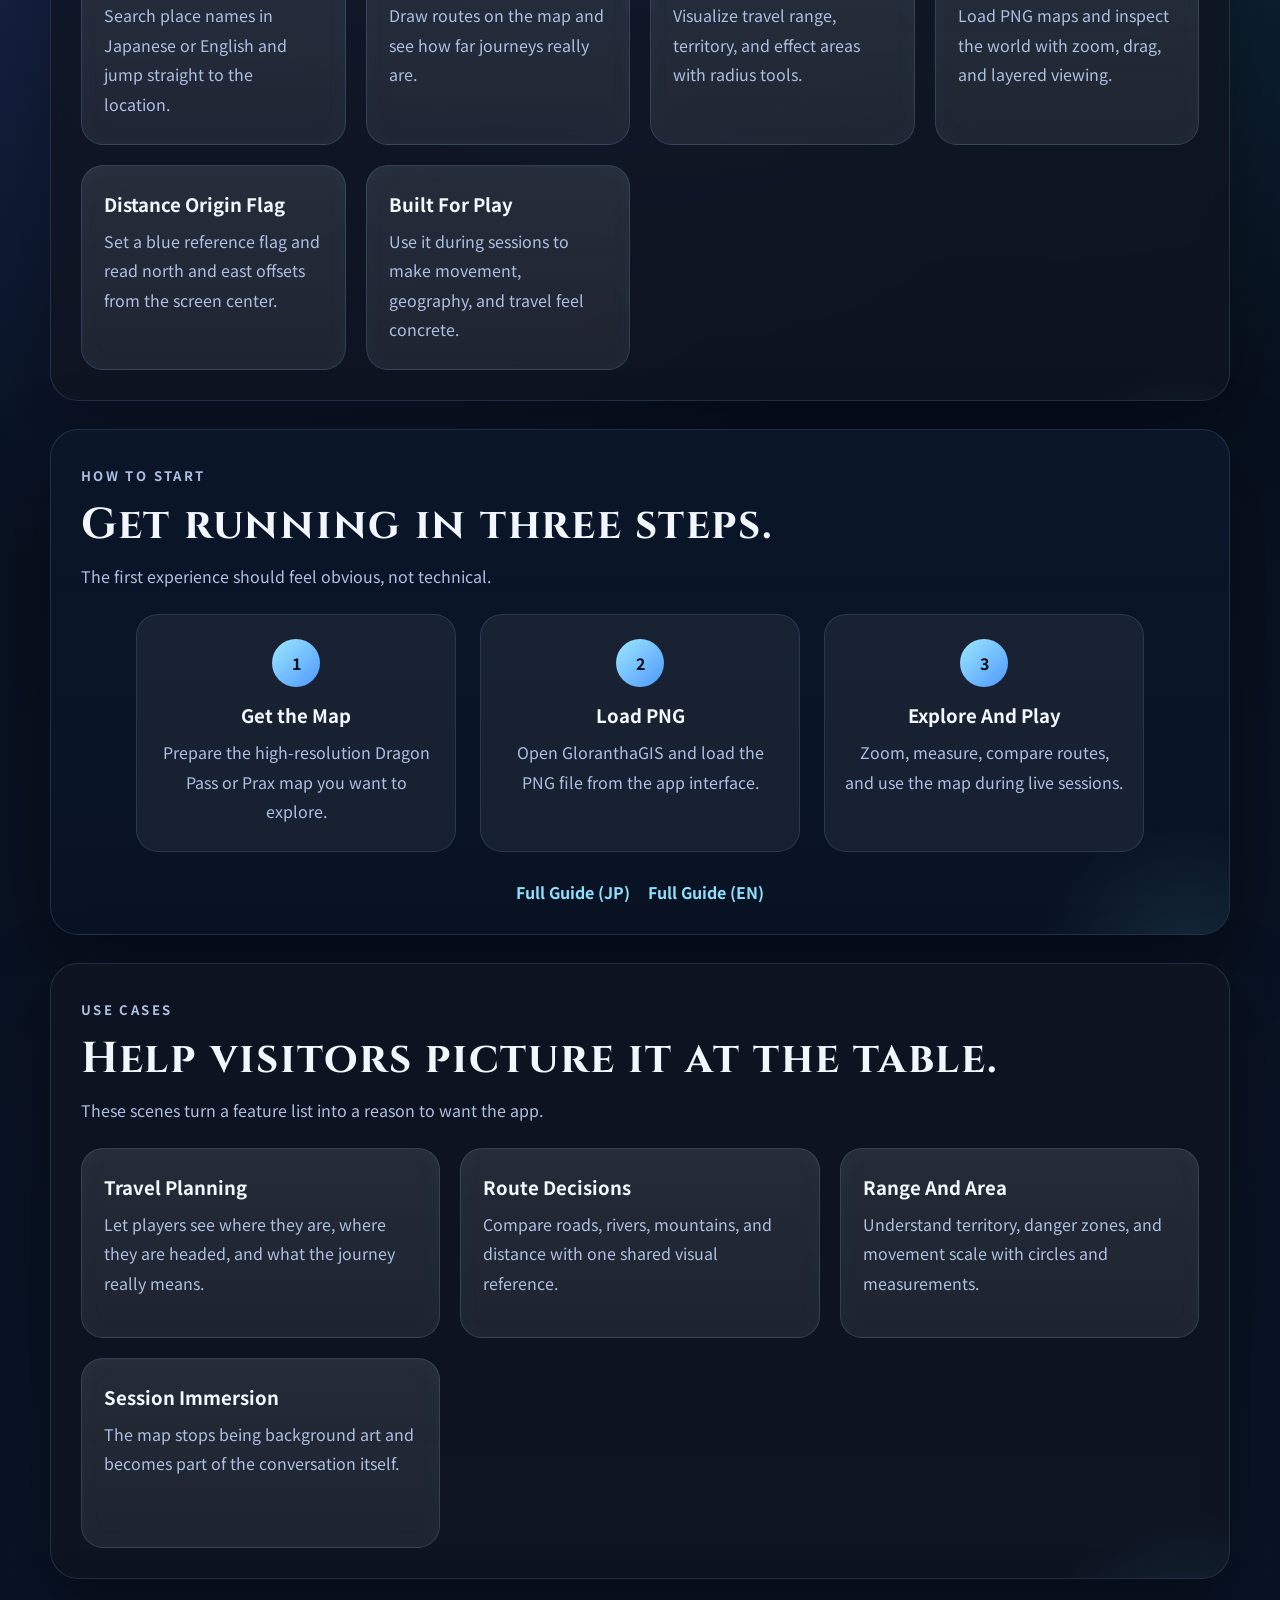
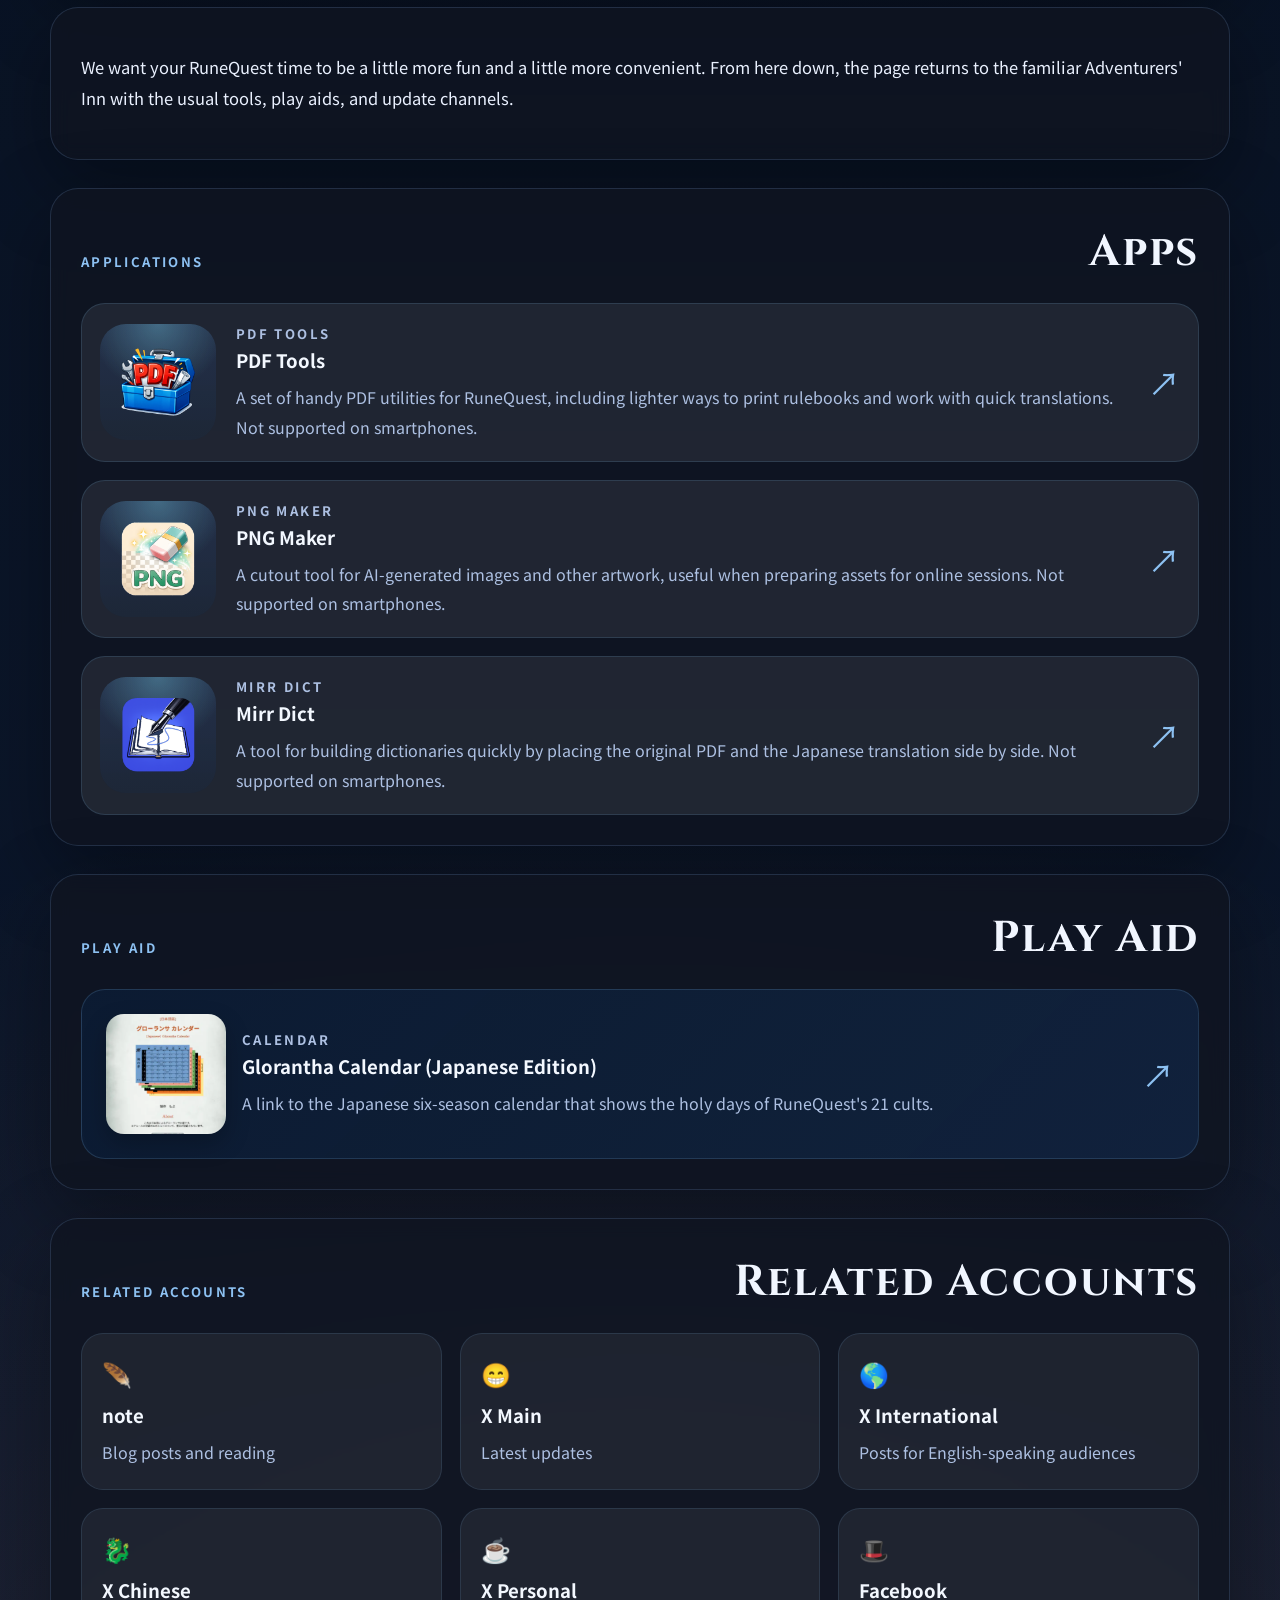
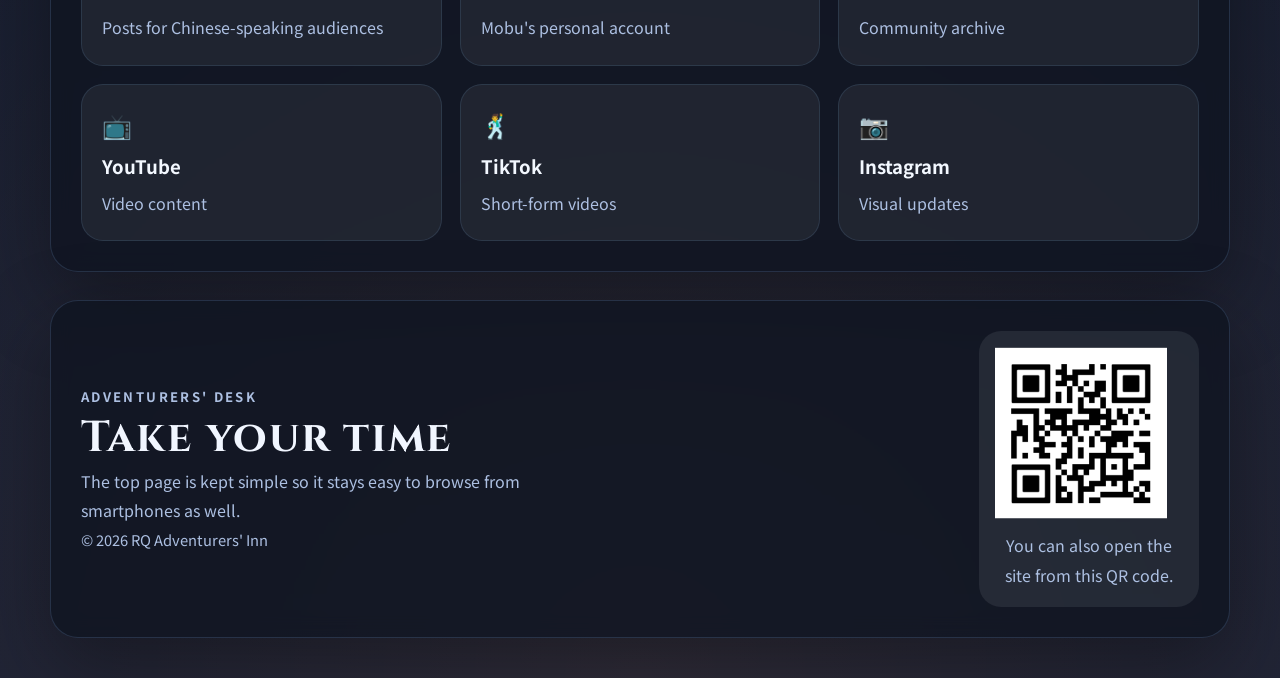
==== commit 390d1a0d: "Add files via upload" ====
--- a/index.html
+++ b/index.html
@@ -4,16 +4,16 @@
   <meta charset="UTF-8">
   <meta name="viewport" content="width=device-width, initial-scale=1.0">
   <meta name="google-site-verification" content="80PopSLcO5vUmIh9BZhPP0-biCyDDCKmjeIUDS7PxMM" />
-  <meta name="theme-color" content="#3f2313">
+  <meta name="theme-color" content="#081120">
   <meta name="apple-mobile-web-app-capable" content="yes">
   <meta name="apple-mobile-web-app-status-bar-style" content="default">
   <meta name="apple-mobile-web-app-title" content="RQ Inn">
   <link rel="canonical" href="https://rq-inn.com/">
-  <title id="page-title">RQ Adventurers' Inn | RuneQuest 非公式ファンクラブ</title>
+  <title id="page-title">GloranthaGIS | RQ Adventurers' Inn</title>
   <meta
     id="meta-description"
     name="description"
-    content="RuneQuest 非公式ファンクラブ RQ Adventurers' Inn のトップページ。アプリ、プレイエイド、関連アカウントへの入口をまとめています。"
+    content="GloranthaGIS を中心に、RuneQuest をもっと遊べるようにするプロモーションと各種アプリ、プレイエイド、関連リンクをまとめたトップページです。"
   >
   <link rel="preconnect" href="https://fonts.googleapis.com">
   <link rel="preconnect" href="https://fonts.gstatic.com" crossorigin>
@@ -32,7 +32,9 @@
 <body>
   <div class="page-shell">
     <header class="hero">
-      <img id="hero-image" class="hero__image" src="images/header/S__56590338.jpg" alt="RuneQuest Adventurers' Inn ヘッダー画像" data-i18n-attr="alt:heroImageAlt">
+      <div class="hero__stars" aria-hidden="true"></div>
+      <div class="hero__nebula hero__nebula--one" aria-hidden="true"></div>
+      <div class="hero__nebula hero__nebula--two" aria-hidden="true"></div>
       <div class="hero__overlay"></div>
       <div class="topbar topbar--hero">
         <button id="rune-slot" class="rune-slot" type="button" aria-label="Spin rune slot">
@@ -54,26 +56,149 @@
         </div>
       </div>
       <div class="hero__content">
-        <img class="hero__logo" src="images/branding/rq-inn-logo.png" alt="RQ Adventurers' Inn ロゴ" data-i18n-attr="alt:heroLogoAlt">
-        <div class="hero__copy">
-          <p class="eyebrow" data-i18n="heroEyebrow">RuneQuest Fan Club</p>
-          <h1 data-i18n="heroTitle">RQ Adventurers' Inn</h1>
-          <p class="hero__lead" data-i18n="heroLead">ようこそ！ RuneQuest 非公式ファンクラブ 「RQ Adventurers' Inn ― RQ冒険者の宿へ。」</p>
+        <div class="hero__media">
+          <div class="hero__icon-orbit">
+            <span class="hero__orbit hero__orbit--outer" aria-hidden="true"></span>
+            <span class="hero__orbit hero__orbit--inner" aria-hidden="true"></span>
+            <img class="hero__icon" src="images/apps/GloranthaGIS-icon-512.png" alt="GloranthaGIS Icon" data-i18n-attr="alt:gloranthaIconAlt">
+          </div>
+          <div class="hero__signal">
+            <p class="hero__signal-label" data-i18n="heroSignalLabel">Featured App</p>
+            <h2 data-i18n="heroSignalTitle">GloranthaGIS</h2>
+            <p data-i18n="heroSignalText">A map interface for bringing distance, travel, and place into play.</p>
+          </div>
+        </div>
+        <div class="hero__copy hero__copy--promo">
+          <p class="eyebrow" data-i18n="heroEyebrow">Cosmic Promotion</p>
+          <h1 data-i18n="heroTitle">GloranthaGIS</h1>
+          <p class="hero__lead" data-i18n="heroLead">Maps are not just for looking at. They are for play.</p>
+          <p class="hero__tagline" data-i18n="heroTagline">Measure distance. Know the land. Make every session feel real.</p>
           <p class="hero__text" data-i18n="heroText1">
-            ここは RuneQuestファン もぶ（Mobu）が運営するサイトです。
-            「もっと便利に、もっと楽しく、みんなで遊ぶ」をテーマに、さまざまな試みで RuneQuest を盛り上げていきます。
+            Dragon Pass and Prax stop being distant artwork and become a stage you can navigate, compare, and use during actual sessions.
           </p>
-          <p class="hero__text" data-i18n="heroText2">どうぞ、笑いと愛でゆる～くお付き合いください。それでは、ごゆっくり… ☕</p>
+          <p class="hero__text" data-i18n="heroText2">Start with the promo, watch the demo, then continue down into the usual Adventurers' Inn.</p>
           <div class="hero__actions">
-            <a href="#applications" class="button button--primary" data-i18n="heroPrimaryAction">アプリを見る</a>
-            <a href="#accounts" class="button button--secondary" data-i18n="heroSecondaryAction">関連リンクへ</a>
-          </div>
+            <a href="/g-gis/" class="button button--primary" data-i18n="heroPrimaryAction">Open App</a>
+            <a href="#glorantha-demo" class="button button--secondary" data-i18n="heroSecondaryAction">Watch Demo</a>
+            <a href="#inn-intro" class="button button--ghost" data-i18n="heroTertiaryAction">Enter the Inn</a>
+          </div>
+          <div class="hero__links">
+            <a href="https://note.com/mofumofu1011/n/nb00fbd6ac9d5?app_launch=false" target="_blank" rel="noreferrer" data-i18n="heroJapaneseGuide">Japanese Guide</a>
+            <a href="https://note.com/mofumofu1011/n/nf05c11a7ed1a?app_launch=false" target="_blank" rel="noreferrer" data-i18n="heroEnglishGuide">English / Other Languages</a>
+          </div>
+        </div>
+      </div>
+      <div id="glorantha-demo" class="hero__video-wrap section-fade">
+        <div class="hero__video-copy">
+          <p class="section__label" data-i18n="promoVideoLabel">Demo Movie</p>
+          <h2 data-i18n="promoVideoTitle">See the world move before play begins.</h2>
+          <p data-i18n="promoVideoText">A quick video makes the core experience obvious before the visitor scrolls into the rest of the site.</p>
+        </div>
+        <div class="hero__video-frame">
+          <iframe
+            src="https://www.youtube.com/embed/WQ8gYwdzwUY"
+            title="GloranthaGIS Demo"
+            data-i18n-attr="title:promoVideoFrameTitle"
+            frameborder="0"
+            allow="accelerometer; autoplay; clipboard-write; encrypted-media; gyroscope; picture-in-picture; web-share"
+            referrerpolicy="strict-origin-when-cross-origin"
+            allowfullscreen>
+          </iframe>
         </div>
       </div>
     </header>
 
     <main class="content">
-      <section class="intro-card section-fade">
+      <section class="promo-band section-fade">
+        <div class="section__heading section__heading--stack">
+          <p class="section__label" data-i18n="featuresLabel">What You Can Do</p>
+          <h2 data-i18n="featuresTitle">Use maps as a play surface, not just a picture.</h2>
+          <p data-i18n="featuresLead">GloranthaGIS turns geography into something the whole table can read and act on.</p>
+        </div>
+        <div class="promo-grid">
+          <article class="promo-card">
+            <h3 data-i18n="feature1Title">Place Jump</h3>
+            <p data-i18n="feature1Text">Search place names in Japanese or English and jump straight to the location.</p>
+          </article>
+          <article class="promo-card">
+            <h3 data-i18n="feature2Title">Distance Measurement</h3>
+            <p data-i18n="feature2Text">Draw routes on the map and see how far journeys really are.</p>
+          </article>
+          <article class="promo-card">
+            <h3 data-i18n="feature3Title">Range Circle</h3>
+            <p data-i18n="feature3Text">Visualize travel range, territory, and effect areas with radius tools.</p>
+          </article>
+          <article class="promo-card">
+            <h3 data-i18n="feature4Title">Layer View</h3>
+            <p data-i18n="feature4Text">Load PNG maps and inspect the world with zoom, drag, and layered viewing.</p>
+          </article>
+          <article class="promo-card">
+            <h3 data-i18n="feature5Title">Distance Origin Flag</h3>
+            <p data-i18n="feature5Text">Set a blue reference flag and read north/east offsets from the screen center.</p>
+          </article>
+          <article class="promo-card">
+            <h3 data-i18n="feature6Title">Built For Play</h3>
+            <p data-i18n="feature6Text">Use it during sessions to make movement, geography, and travel feel concrete.</p>
+          </article>
+        </div>
+      </section>
+
+      <section class="promo-band promo-band--alt section-fade">
+        <div class="section__heading section__heading--stack">
+          <p class="section__label" data-i18n="howtoLabel">How to Start</p>
+          <h2 data-i18n="howtoTitle">Get running in three steps.</h2>
+          <p data-i18n="howtoLead">The first experience should feel obvious, not technical.</p>
+        </div>
+        <div class="steps">
+          <article class="step">
+            <div class="step-number">1</div>
+            <h3 data-i18n="step1Title">Get the Map</h3>
+            <p data-i18n="step1Text">Prepare the high-resolution Dragon Pass or Prax map you want to explore.</p>
+          </article>
+          <article class="step">
+            <div class="step-number">2</div>
+            <h3 data-i18n="step2Title">Load PNG</h3>
+            <p data-i18n="step2Text">Open GloranthaGIS and load the PNG file from the app interface.</p>
+          </article>
+          <article class="step">
+            <div class="step-number">3</div>
+            <h3 data-i18n="step3Title">Explore And Play</h3>
+            <p data-i18n="step3Text">Zoom, measure, compare routes, and use the map during live sessions.</p>
+          </article>
+        </div>
+        <div class="howto-links">
+          <a href="https://note.com/mofumofu1011/n/nb00fbd6ac9d5?app_launch=false" target="_blank" rel="noreferrer" data-i18n="howtoGuideJa">Full Guide (JP)</a>
+          <a href="https://note.com/mofumofu1011/n/nf05c11a7ed1a?app_launch=false" target="_blank" rel="noreferrer" data-i18n="howtoGuideEn">Full Guide (EN)</a>
+        </div>
+      </section>
+
+      <section class="promo-band section-fade">
+        <div class="section__heading section__heading--stack">
+          <p class="section__label" data-i18n="useCasesLabel">Use Cases</p>
+          <h2 data-i18n="useCasesTitle">Show why it matters at the table.</h2>
+          <p data-i18n="useCasesLead">These scenes help visitors imagine the tool inside real play, not just on a feature list.</p>
+        </div>
+        <div class="promo-grid promo-grid--usecases">
+          <article class="promo-card promo-card--story">
+            <h3 data-i18n="useCase1Title">Travel Planning</h3>
+            <p data-i18n="useCase1Text">Let players see where they are, where they are headed, and what the trip really means.</p>
+          </article>
+          <article class="promo-card promo-card--story">
+            <h3 data-i18n="useCase2Title">Route Decisions</h3>
+            <p data-i18n="useCase2Text">Compare roads, rivers, mountains, and distance with one shared visual reference.</p>
+          </article>
+          <article class="promo-card promo-card--story">
+            <h3 data-i18n="useCase3Title">Range And Area</h3>
+            <p data-i18n="useCase3Text">Understand territory, danger zones, and movement scale with circles and measurements.</p>
+          </article>
+          <article class="promo-card promo-card--story">
+            <h3 data-i18n="useCase4Title">Session Immersion</h3>
+            <p data-i18n="useCase4Text">The map stops being background art and becomes part of the conversation itself.</p>
+          </article>
+        </div>
+      </section>
+
+      <section id="inn-intro" class="intro-card section-fade">
         <p data-i18n="introText">
           RuneQuest を遊ぶ時間が少しでも楽しく、少しでも便利になるように。
           このページでは、配布中のツール、プレイに役立つ資料、発信中の各種アカウントをまとめています。
--- a/styles.css
+++ b/styles.css
@@ -5,17 +5,17 @@
 }
 
 :root {
-  --bg: #f4ede2;
-  --bg-strong: #d7b98c;
-  --surface: rgba(255, 249, 239, 0.82);
-  --surface-strong: rgba(63, 35, 19, 0.9);
-  --text: #24170f;
-  --text-soft: #6a5142;
-  --accent: #a63f22;
-  --accent-strong: #7d2512;
-  --line: rgba(90, 55, 35, 0.18);
-  --shadow: 0 20px 60px rgba(63, 35, 19, 0.18);
-  --rune-color: rgba(247, 213, 152, 0.9);
+  --bg: #081120;
+  --bg-strong: #15305b;
+  --surface: rgba(8, 18, 35, 0.78);
+  --surface-strong: rgba(5, 11, 24, 0.92);
+  --text: #eaf1ff;
+  --text-soft: #adc0e2;
+  --accent: #75d6ff;
+  --accent-strong: #2c91d8;
+  --line: rgba(142, 195, 255, 0.16);
+  --shadow: 0 28px 80px rgba(0, 0, 0, 0.34);
+  --rune-color: rgba(147, 224, 255, 0.95);
   --rune-holiday-color: #f4b740;
   --rune-holiday-glow: rgba(244, 183, 64, 0.55);
 }
@@ -34,9 +34,10 @@
   font-family: "Noto Sans JP", sans-serif;
   color: var(--text);
   background:
-    radial-gradient(circle at top left, rgba(255, 215, 161, 0.55), transparent 34%),
-    radial-gradient(circle at bottom right, rgba(138, 58, 34, 0.22), transparent 26%),
-    linear-gradient(180deg, #efe2cf 0%, var(--bg) 42%, #eadbc8 100%);
+    radial-gradient(circle at 15% 20%, rgba(91, 128, 255, 0.3), transparent 24%),
+    radial-gradient(circle at 82% 18%, rgba(66, 224, 255, 0.22), transparent 22%),
+    radial-gradient(circle at 50% 100%, rgba(255, 160, 110, 0.14), transparent 28%),
+    linear-gradient(180deg, #040915 0%, #081120 38%, #0d1930 100%);
 }
 
 img {
@@ -68,7 +69,7 @@
   top: 22px;
   left: 22px;
   right: 22px;
-  z-index: 2;
+  z-index: 3;
   margin-bottom: 0;
   padding: 0;
 }
@@ -79,10 +80,10 @@
   display: inline-flex;
   align-items: center;
   padding: 14px 18px;
-  border: 1px solid rgba(166, 63, 34, 0.1);
+  border: 1px solid rgba(128, 206, 255, 0.14);
   border-radius: 999px;
-  background: rgba(255, 250, 242, 0.88);
-  box-shadow: 0 12px 30px rgba(63, 35, 19, 0.08);
+  background: rgba(7, 18, 34, 0.68);
+  box-shadow: 0 14px 34px rgba(0, 0, 0, 0.2);
   cursor: pointer;
   backdrop-filter: blur(8px);
   transition: transform 180ms ease, box-shadow 180ms ease, border-color 180ms ease;
@@ -90,11 +91,11 @@
 
 .rune-slot:hover {
   transform: translateY(-2px);
-  box-shadow: 0 18px 32px rgba(63, 35, 19, 0.16);
+  box-shadow: 0 18px 38px rgba(0, 0, 0, 0.3);
 }
 
 .rune-slot:focus-visible {
-  outline: 2px solid rgba(166, 63, 34, 0.28);
+  outline: 2px solid rgba(128, 206, 255, 0.3);
   outline-offset: 2px;
 }
 
@@ -111,12 +112,12 @@
   height: 58px;
   overflow: hidden;
   border-radius: 999px;
-  border: 1px solid rgba(166, 63, 34, 0.18);
-  background: rgba(255, 255, 255, 0.92);
+  border: 1px solid rgba(128, 206, 255, 0.22);
+  background: rgba(239, 248, 255, 0.95);
   font-family: "Glorantha Core Runes", "Cinzel", serif;
   font-size: 1.75rem;
   line-height: 1;
-  color: #8a8a8a;
+  color: #3a6281;
   text-shadow: none;
 }
 
@@ -128,7 +129,7 @@
   border-color: rgba(255, 224, 137, 0.88);
   box-shadow:
     0 0 0 1px rgba(255, 236, 180, 0.24),
-    0 18px 34px rgba(63, 35, 19, 0.18),
+    0 18px 34px rgba(0, 0, 0, 0.24),
     0 0 24px rgba(255, 216, 120, 0.26);
 }
 
@@ -158,30 +159,30 @@
   gap: 12px;
   padding: 14px 18px;
   border-radius: 999px;
-  background: rgba(255, 250, 242, 0.88);
-  border: 1px solid rgba(166, 63, 34, 0.1);
-  box-shadow: 0 12px 30px rgba(63, 35, 19, 0.08);
+  background: rgba(7, 18, 34, 0.72);
+  border: 1px solid rgba(128, 206, 255, 0.14);
+  box-shadow: 0 14px 34px rgba(0, 0, 0, 0.22);
   backdrop-filter: blur(8px);
 }
 
 .language-switcher__label {
   font-size: 0.92rem;
   font-weight: 700;
-  color: #5b3929;
+  color: #d4e8ff;
 }
 
 .language-switcher__select {
   min-width: 152px;
   padding: 10px 40px 10px 14px;
-  border: 1px solid rgba(166, 63, 34, 0.2);
+  border: 1px solid rgba(128, 206, 255, 0.24);
   border-radius: 999px;
-  background: rgba(255, 255, 255, 0.94);
-  color: var(--text);
+  background: rgba(232, 243, 255, 0.96);
+  color: #10233f;
   font: inherit;
 }
 
 .language-switcher__select:focus {
-  outline: 2px solid rgba(166, 63, 34, 0.25);
+  outline: 2px solid rgba(128, 206, 255, 0.3);
   outline-offset: 2px;
 }
 
@@ -189,47 +190,141 @@
   position: relative;
   overflow: hidden;
   border-radius: 32px;
-  min-height: 680px;
-  background: #1f130d;
+  min-height: 940px;
+  background:
+    radial-gradient(circle at 20% 20%, rgba(107, 142, 255, 0.24), transparent 24%),
+    radial-gradient(circle at 76% 18%, rgba(102, 237, 255, 0.18), transparent 24%),
+    linear-gradient(180deg, rgba(2, 8, 20, 0.98), rgba(7, 16, 31, 0.96) 50%, rgba(9, 19, 37, 0.92) 100%);
   box-shadow: var(--shadow);
 }
 
-.hero__image {
+.hero__stars,
+.hero__nebula {
   position: absolute;
   inset: 0;
-  width: 100%;
-  height: 100%;
-  object-fit: cover;
+}
+
+.hero__stars {
+  background-image:
+    radial-gradient(circle at 10% 18%, rgba(255, 255, 255, 0.9) 0 1px, transparent 1.5px),
+    radial-gradient(circle at 22% 70%, rgba(255, 255, 255, 0.5) 0 1px, transparent 1.5px),
+    radial-gradient(circle at 80% 12%, rgba(255, 255, 255, 0.85) 0 1px, transparent 1.5px),
+    radial-gradient(circle at 72% 38%, rgba(150, 220, 255, 0.7) 0 1px, transparent 1.5px),
+    radial-gradient(circle at 58% 60%, rgba(255, 255, 255, 0.45) 0 1px, transparent 1.5px),
+    radial-gradient(circle at 90% 76%, rgba(255, 255, 255, 0.72) 0 1px, transparent 1.5px),
+    radial-gradient(circle at 33% 84%, rgba(128, 213, 255, 0.64) 0 1px, transparent 1.5px);
+  animation: star-drift 18s linear infinite;
+}
+
+.hero__nebula--one {
+  background: radial-gradient(circle at 18% 26%, rgba(103, 98, 255, 0.22), transparent 28%);
+  filter: blur(8px);
+}
+
+.hero__nebula--two {
+  background: radial-gradient(circle at 82% 72%, rgba(71, 232, 255, 0.14), transparent 24%);
+  filter: blur(18px);
 }
 
 .hero__overlay {
   position: absolute;
   inset: 0;
   background:
-    linear-gradient(90deg, rgba(26, 15, 10, 0.84) 0%, rgba(26, 15, 10, 0.62) 42%, rgba(26, 15, 10, 0.32) 100%),
-    linear-gradient(180deg, rgba(255, 224, 184, 0.16) 0%, transparent 45%);
+    linear-gradient(135deg, rgba(4, 10, 22, 0.3), rgba(6, 14, 28, 0.68) 38%, rgba(7, 17, 34, 0.92) 100%);
 }
 
 .hero__content {
   position: relative;
   z-index: 1;
   display: grid;
-  grid-template-columns: minmax(220px, 300px) minmax(0, 1fr);
-  gap: 28px;
+  grid-template-columns: minmax(260px, 360px) minmax(0, 1fr);
+  gap: 42px;
   align-items: center;
-  min-height: 680px;
-  padding: 48px;
-}
-
-.hero__logo {
-  justify-self: center;
-  width: min(100%, 270px);
-  filter: drop-shadow(0 16px 24px rgba(0, 0, 0, 0.35));
+  min-height: 620px;
+  padding: 136px 48px 56px;
+}
+
+.hero__media {
+  display: grid;
+  gap: 26px;
+  justify-items: center;
+}
+
+.hero__icon-orbit {
+  position: relative;
+  display: grid;
+  place-items: center;
+  width: min(100%, 320px);
+  aspect-ratio: 1;
+  border-radius: 50%;
+  background:
+    radial-gradient(circle, rgba(128, 215, 255, 0.2), rgba(8, 18, 35, 0.02) 56%, transparent 68%),
+    radial-gradient(circle, rgba(255, 179, 120, 0.18), transparent 72%);
+  box-shadow:
+    inset 0 0 50px rgba(93, 178, 255, 0.12),
+    0 0 100px rgba(55, 120, 255, 0.18);
+}
+
+.hero__orbit {
+  position: absolute;
+  border: 1px solid rgba(145, 217, 255, 0.28);
+  border-radius: 50%;
+}
+
+.hero__orbit--outer {
+  inset: 10px;
+  animation: orbit-spin 18s linear infinite;
+}
+
+.hero__orbit--inner {
+  inset: 42px;
+  border-style: dashed;
+  animation: orbit-spin-reverse 12s linear infinite;
+}
+
+.hero__icon {
+  position: relative;
+  z-index: 1;
+  width: min(66%, 210px);
+  filter: drop-shadow(0 18px 34px rgba(0, 0, 0, 0.42));
+}
+
+.hero__signal {
+  width: min(100%, 320px);
+  padding: 20px 22px;
+  border-radius: 24px;
+  background: rgba(7, 19, 37, 0.72);
+  border: 1px solid rgba(116, 204, 255, 0.18);
+  box-shadow: inset 0 0 20px rgba(111, 176, 255, 0.06);
+}
+
+.hero__signal-label {
+  margin: 0 0 8px;
+  font-size: 0.8rem;
+  letter-spacing: 0.18em;
+  text-transform: uppercase;
+  color: #7fd6ff;
+}
+
+.hero__signal h2 {
+  margin: 0 0 8px;
+  font-size: 1.5rem;
+  color: #f4fbff;
+}
+
+.hero__signal p {
+  margin: 0;
+  color: #bcd0ef;
+  line-height: 1.7;
 }
 
 .hero__copy {
   max-width: 700px;
-  color: #fff8ee;
+  color: #f1f6ff;
+}
+
+.hero__copy--promo {
+  padding: 10px 0;
 }
 
 .eyebrow,
@@ -244,44 +339,34 @@
 
 .hero h1,
 .section h2,
-.footer h2 {
+.footer h2,
+.promo-band h2,
+.hero__signal h2 {
   margin: 0;
   font-family: "Cinzel", serif;
   letter-spacing: 0.04em;
 }
 
 .hero h1 {
-  font-size: clamp(2.8rem, 6vw, 5.1rem);
-  line-height: 0.95;
-}
-
-@keyframes slot-reel-spin {
-  from {
-    transform: translateY(-6%);
-    filter: blur(0.2px);
-  }
-
-  to {
-    transform: translateY(6%);
-    filter: blur(1px);
-  }
-}
-
-@keyframes slot-win-pulse {
-  from {
-    transform: scale(1);
-  }
-
-  to {
-    transform: scale(1.08);
-  }
+  font-size: clamp(3rem, 7vw, 5.8rem);
+  line-height: 0.92;
+  text-shadow: 0 0 28px rgba(117, 214, 255, 0.18);
 }
 
 .hero__lead {
   margin: 22px 0 16px;
-  font-size: clamp(1.08rem, 2vw, 1.4rem);
+  font-size: clamp(1.18rem, 2.3vw, 1.55rem);
   font-weight: 700;
   line-height: 1.8;
+  color: #ffffff;
+}
+
+.hero__tagline {
+  margin: 0 0 18px;
+  max-width: 34ch;
+  font-size: clamp(1rem, 2vw, 1.25rem);
+  line-height: 1.85;
+  color: #9fddff;
 }
 
 .hero__text {
@@ -289,7 +374,7 @@
   max-width: 60ch;
   font-size: 1rem;
   line-height: 1.95;
-  color: rgba(255, 248, 238, 0.92);
+  color: rgba(230, 241, 255, 0.9);
 }
 
 .hero__actions {
@@ -315,14 +400,74 @@
 }
 
 .button--primary {
-  background: linear-gradient(135deg, #f7d598 0%, #e7a046 100%);
-  color: #331d12;
+  background: linear-gradient(135deg, #a8f0ff 0%, #5b9cff 100%);
+  color: #071729;
 }
 
 .button--secondary {
-  border: 1px solid rgba(255, 247, 237, 0.34);
-  background: rgba(255, 247, 237, 0.08);
-  color: #fff8ee;
+  border: 1px solid rgba(142, 205, 255, 0.32);
+  background: rgba(142, 205, 255, 0.08);
+  color: #edf7ff;
+}
+
+.button--ghost {
+  border: 1px solid rgba(255, 194, 138, 0.3);
+  background: rgba(255, 194, 138, 0.08);
+  color: #ffdcb4;
+}
+
+.hero__links {
+  display: flex;
+  flex-wrap: wrap;
+  gap: 18px;
+  margin-top: 20px;
+}
+
+.hero__links a,
+.howto-links a {
+  color: #8fe0ff;
+  font-weight: 700;
+}
+
+.hero__video-wrap {
+  position: relative;
+  z-index: 1;
+  display: grid;
+  grid-template-columns: minmax(0, 320px) minmax(0, 1fr);
+  gap: 24px;
+  align-items: center;
+  margin: 0 48px 48px;
+  padding: 28px;
+  border-radius: 28px;
+  background: rgba(8, 19, 37, 0.72);
+  border: 1px solid rgba(125, 205, 255, 0.16);
+  box-shadow: inset 0 0 28px rgba(134, 195, 255, 0.05);
+}
+
+.hero__video-copy p:last-child {
+  color: #bfd1ee;
+}
+
+.hero__video-frame {
+  position: relative;
+  overflow: hidden;
+  border-radius: 22px;
+  background: #030914;
+  box-shadow: 0 16px 40px rgba(0, 0, 0, 0.34);
+}
+
+.hero__video-frame::before {
+  content: "";
+  display: block;
+  padding-top: 56.25%;
+}
+
+.hero__video-frame iframe {
+  position: absolute;
+  inset: 0;
+  width: 100%;
+  height: 100%;
+  border: 0;
 }
 
 .content {
@@ -333,7 +478,8 @@
 
 .intro-card,
 .section,
-.footer {
+.footer,
+.promo-band {
   border: 1px solid var(--line);
   border-radius: 28px;
   background: var(--surface);
@@ -347,8 +493,31 @@
   line-height: 1.9;
 }
 
-.section {
+.section,
+.promo-band {
   padding: 34px 30px 30px;
+}
+
+.promo-band {
+  position: relative;
+  overflow: hidden;
+}
+
+.promo-band::before {
+  content: "";
+  position: absolute;
+  inset: auto -10% -40% auto;
+  width: 320px;
+  height: 320px;
+  border-radius: 50%;
+  background: radial-gradient(circle, rgba(103, 221, 255, 0.12), transparent 68%);
+  pointer-events: none;
+}
+
+.promo-band--alt {
+  background:
+    linear-gradient(180deg, rgba(11, 23, 42, 0.86), rgba(10, 20, 35, 0.78)),
+    rgba(9, 20, 38, 0.78);
 }
 
 .section__heading {
@@ -359,19 +528,36 @@
   margin-bottom: 22px;
 }
 
+.section__heading--stack {
+  display: grid;
+  gap: 8px;
+  justify-content: start;
+}
+
 .section__label {
   color: var(--accent);
 }
 
 .section h2,
-.footer h2 {
+.footer h2,
+.promo-band h2 {
   font-size: clamp(1.8rem, 4vw, 2.7rem);
-  color: #3a2217;
-}
-
-.feature-list {
+  color: #f1f6ff;
+}
+
+.feature-list,
+.promo-grid {
   display: grid;
   gap: 18px;
+}
+
+.promo-grid {
+  grid-template-columns: repeat(auto-fit, minmax(240px, 1fr));
+  gap: 20px;
+}
+
+.promo-grid--usecases {
+  grid-template-columns: repeat(auto-fit, minmax(280px, 1fr));
 }
 
 .feature-card {
@@ -381,8 +567,8 @@
   align-items: center;
   padding: 18px;
   border-radius: 24px;
-  background: rgba(255, 251, 245, 0.85);
-  border: 1px solid rgba(166, 63, 34, 0.14);
+  background: rgba(241, 248, 255, 0.08);
+  border: 1px solid rgba(142, 205, 255, 0.14);
 }
 
 .feature-card--link {
@@ -392,7 +578,7 @@
 
 .feature-card--link:hover {
   transform: translateY(-3px);
-  box-shadow: 0 18px 28px rgba(63, 35, 19, 0.12);
+  box-shadow: 0 18px 28px rgba(0, 0, 0, 0.18);
 }
 
 .feature-card__icon-wrap {
@@ -402,8 +588,8 @@
   aspect-ratio: 1;
   border-radius: 26px;
   background:
-    radial-gradient(circle at top, rgba(255, 214, 153, 0.64), transparent 52%),
-    linear-gradient(180deg, rgba(167, 92, 53, 0.16), rgba(78, 42, 24, 0.12));
+    radial-gradient(circle at top, rgba(131, 228, 255, 0.32), transparent 52%),
+    linear-gradient(180deg, rgba(71, 134, 255, 0.12), rgba(20, 45, 78, 0.2));
 }
 
 .feature-card__icon {
@@ -413,12 +599,16 @@
 
 .feature-card h3,
 .link-panel h3,
-.account-card h3 {
+.account-card h3,
+.promo-card h3,
+.step h3 {
   margin: 0 0 10px;
-  font-size: 1.3rem;
-}
-
-.feature-card__arrow {
+  font-size: 1.16rem;
+  color: #f3f8ff;
+}
+
+.feature-card__arrow,
+.link-panel__arrow {
   font-size: 2rem;
   color: var(--accent);
 }
@@ -426,7 +616,8 @@
 .feature-card p,
 .link-panel p,
 .account-card p,
-.footer p {
+.footer p,
+.promo-band p {
   margin: 0;
   line-height: 1.85;
   color: var(--text-soft);
@@ -440,9 +631,9 @@
   padding: 24px;
   border-radius: 24px;
   background:
-    linear-gradient(135deg, rgba(246, 232, 204, 0.92), rgba(255, 250, 242, 0.92)),
-    #fff;
-  border: 1px solid rgba(166, 63, 34, 0.16);
+    linear-gradient(135deg, rgba(12, 28, 52, 0.88), rgba(17, 35, 62, 0.92)),
+    #071121;
+  border: 1px solid rgba(142, 205, 255, 0.16);
   transition: transform 180ms ease, box-shadow 180ms ease;
 }
 
@@ -451,18 +642,13 @@
   aspect-ratio: 1;
   object-fit: cover;
   border-radius: 18px;
-  box-shadow: 0 10px 24px rgba(63, 35, 19, 0.18);
+  box-shadow: 0 10px 24px rgba(0, 0, 0, 0.24);
 }
 
 .link-panel:hover,
 .account-card:hover {
   transform: translateY(-3px);
-  box-shadow: 0 18px 28px rgba(63, 35, 19, 0.12);
-}
-
-.link-panel__arrow {
-  font-size: 2rem;
-  color: var(--accent);
+  box-shadow: 0 18px 28px rgba(0, 0, 0, 0.18);
 }
 
 .account-grid {
@@ -474,8 +660,8 @@
 .account-card {
   padding: 22px 20px;
   border-radius: 22px;
-  background: rgba(255, 252, 247, 0.92);
-  border: 1px solid rgba(166, 63, 34, 0.12);
+  background: rgba(241, 248, 255, 0.06);
+  border: 1px solid rgba(142, 205, 255, 0.12);
   transition: transform 180ms ease, box-shadow 180ms ease;
 }
 
@@ -483,6 +669,58 @@
   display: inline-flex;
   margin-bottom: 10px;
   font-size: 1.5rem;
+}
+
+.promo-card {
+  position: relative;
+  padding: 24px 22px;
+  border-radius: 22px;
+  background:
+    linear-gradient(180deg, rgba(242, 249, 255, 0.08), rgba(242, 249, 255, 0.04)),
+    rgba(255, 255, 255, 0.03);
+  border: 1px solid rgba(142, 205, 255, 0.16);
+  box-shadow: inset 0 0 24px rgba(111, 184, 255, 0.04);
+}
+
+.promo-card--story {
+  min-height: 190px;
+}
+
+.steps {
+  display: flex;
+  flex-wrap: wrap;
+  justify-content: center;
+  gap: 24px;
+}
+
+.step {
+  flex: 1 1 240px;
+  max-width: 320px;
+  padding: 24px 20px;
+  border-radius: 22px;
+  background: rgba(242, 249, 255, 0.06);
+  border: 1px solid rgba(142, 205, 255, 0.14);
+  text-align: center;
+}
+
+.step-number {
+  display: grid;
+  place-items: center;
+  width: 48px;
+  height: 48px;
+  margin: 0 auto 14px;
+  border-radius: 50%;
+  background: linear-gradient(135deg, #9de8ff, #4e98ff);
+  color: #05111f;
+  font-weight: 700;
+}
+
+.howto-links {
+  display: flex;
+  flex-wrap: wrap;
+  justify-content: center;
+  gap: 18px;
+  margin-top: 28px;
 }
 
 .footer {
@@ -507,7 +745,7 @@
   justify-self: end;
   padding: 16px;
   border-radius: 22px;
-  background: rgba(255, 255, 255, 0.72);
+  background: rgba(241, 248, 255, 0.08);
   text-align: center;
 }
 
@@ -526,6 +764,62 @@
 .section-fade.is-visible {
   opacity: 1;
   transform: translateY(0);
+}
+
+@keyframes slot-reel-spin {
+  from {
+    transform: translateY(-6%);
+    filter: blur(0.2px);
+  }
+
+  to {
+    transform: translateY(6%);
+    filter: blur(1px);
+  }
+}
+
+@keyframes slot-win-pulse {
+  from {
+    transform: scale(1);
+  }
+
+  to {
+    transform: scale(1.08);
+  }
+}
+
+@keyframes orbit-spin {
+  from {
+    transform: rotate(0deg);
+  }
+
+  to {
+    transform: rotate(360deg);
+  }
+}
+
+@keyframes orbit-spin-reverse {
+  from {
+    transform: rotate(360deg);
+  }
+
+  to {
+    transform: rotate(0deg);
+  }
+}
+
+@keyframes star-drift {
+  from {
+    transform: translateY(0);
+  }
+
+  50% {
+    transform: translateY(8px);
+  }
+
+  to {
+    transform: translateY(0);
+  }
 }
 
 @media (max-width: 900px) {
@@ -547,6 +841,7 @@
   }
 
   .hero__content,
+  .hero__video-wrap,
   .footer,
   .account-grid {
     grid-template-columns: 1fr;
@@ -554,25 +849,25 @@
 
   .hero__content {
     min-height: auto;
-    padding: 36px 24px 32px;
-  }
-
-  .hero__logo {
-    width: min(60vw, 240px);
-  }
-
-  .feature-card {
+    padding: 128px 24px 36px;
+  }
+
+  .feature-card,
+  .feature-card--link,
+  .link-panel {
     grid-template-columns: 1fr;
     text-align: center;
   }
 
-  .feature-card--link {
-    grid-template-columns: 1fr;
-  }
-
   .feature-card__icon-wrap,
-  .footer__qr {
+  .footer__qr,
+  .link-panel__image,
+  .link-panel__arrow {
     justify-self: center;
+  }
+
+  .hero__video-wrap {
+    margin: 0 24px 24px;
   }
 
   .footer {
@@ -600,9 +895,9 @@
   .rune-slot {
     align-self: center;
     padding: 10px 12px;
-    background: rgba(255, 250, 242, 0.48);
-    border-color: rgba(255, 255, 255, 0.18);
-    box-shadow: 0 10px 24px rgba(63, 35, 19, 0.14);
+    background: rgba(7, 18, 34, 0.48);
+    border-color: rgba(142, 205, 255, 0.18);
+    box-shadow: 0 10px 24px rgba(0, 0, 0, 0.22);
   }
 
   .rune-slot__reel {
@@ -634,36 +929,50 @@
   .hero,
   .intro-card,
   .section,
-  .footer {
+  .footer,
+  .promo-band {
     border-radius: 22px;
   }
 
   .hero__content,
   .section,
   .footer,
-  .intro-card {
+  .intro-card,
+  .promo-band {
     padding-left: 18px;
     padding-right: 18px;
   }
 
   .hero__content {
-    padding-top: 112px;
+    gap: 28px;
+    padding-top: 138px;
+    padding-bottom: 26px;
+  }
+
+  .hero__icon-orbit {
+    width: min(100%, 260px);
+  }
+
+  .hero__video-wrap {
+    margin: 0 16px 16px;
+    padding: 20px;
   }
 
   .hero h1 {
-    font-size: clamp(2.3rem, 12vw, 3.3rem);
+    font-size: clamp(2.6rem, 12vw, 3.7rem);
   }
 
   .hero__lead {
     font-size: 1rem;
   }
 
-  .link-panel {
+  .promo-grid,
+  .promo-grid--usecases {
     grid-template-columns: 1fr;
   }
 
-  .link-panel__image {
-    width: min(100%, 180px);
+  .steps {
+    gap: 16px;
   }
 }
 
@@ -677,8 +986,11 @@
   .link-panel,
   .account-card,
   .rune-slot,
-  .rune-slot__reel {
+  .rune-slot__reel,
+  .hero__orbit,
+  .hero__stars {
     transition: none;
+    animation: none;
   }
 
   .rune-slot__reel.is-spinning,
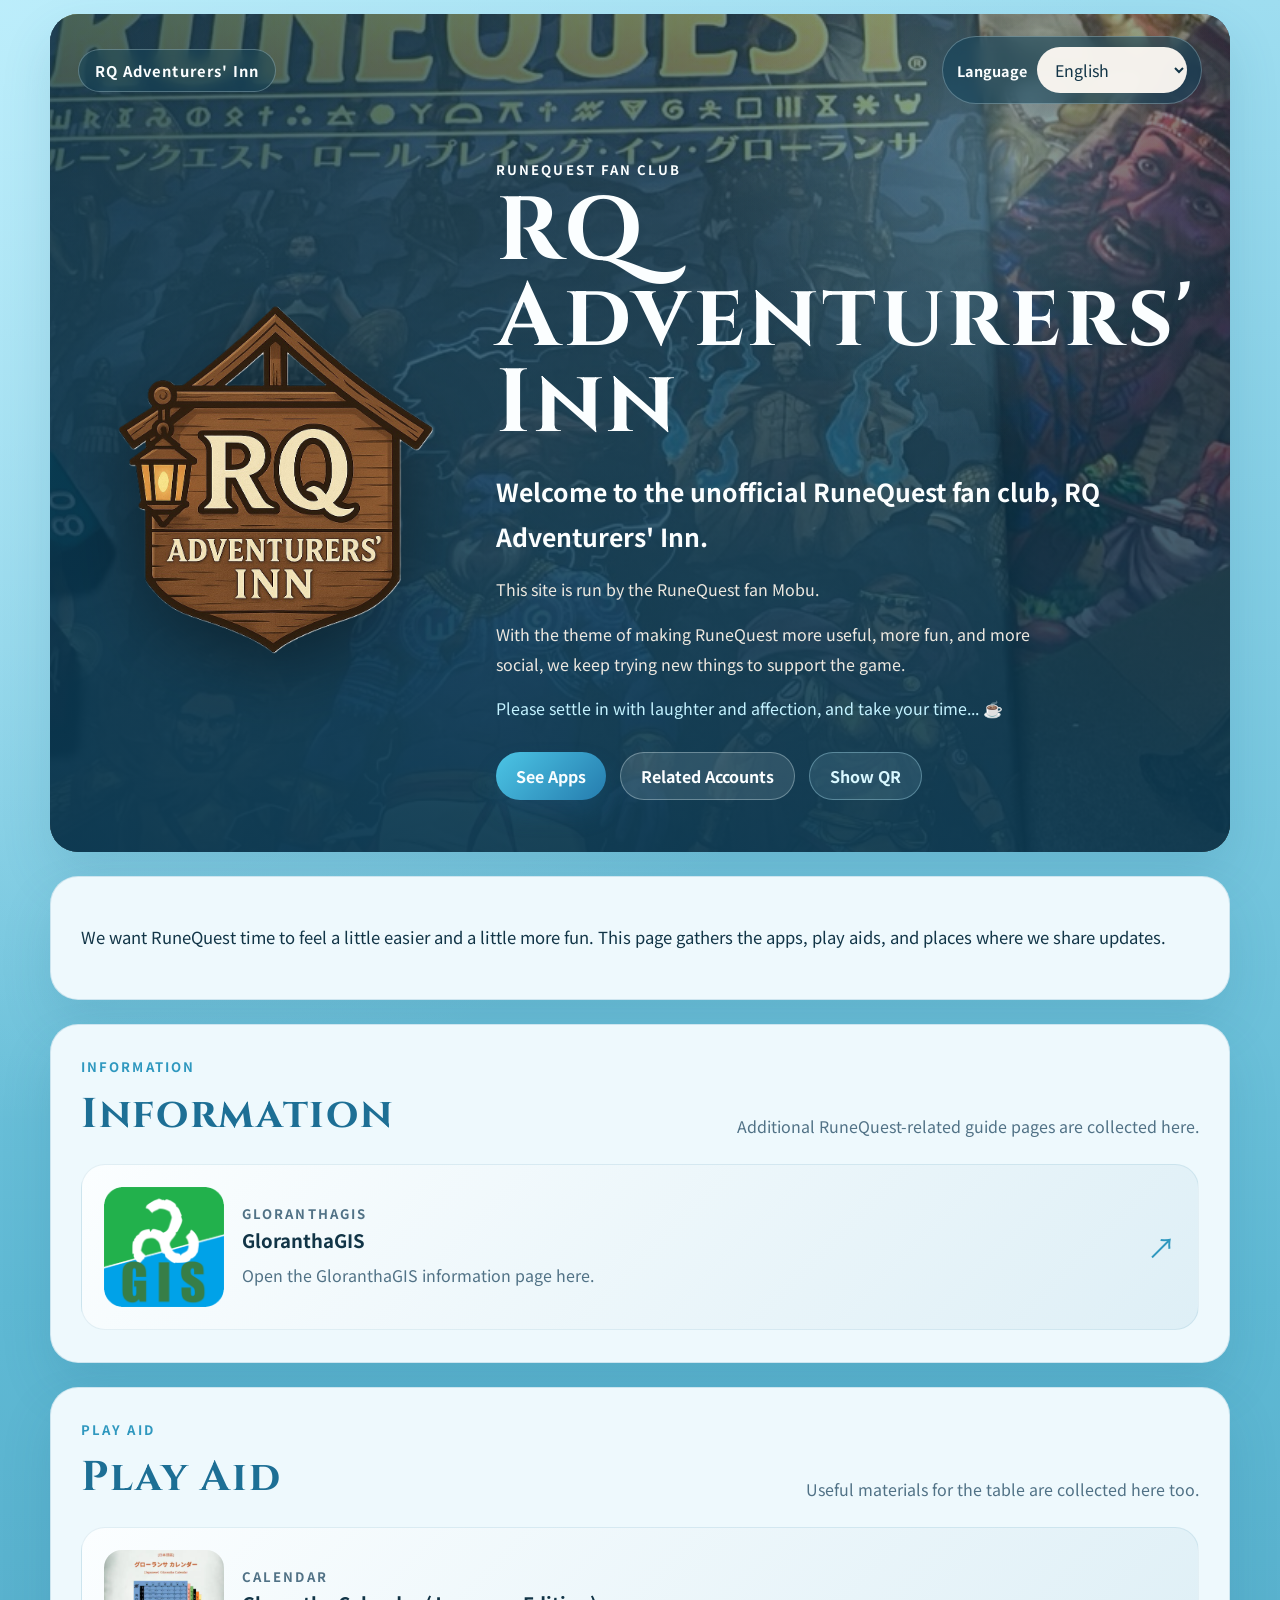
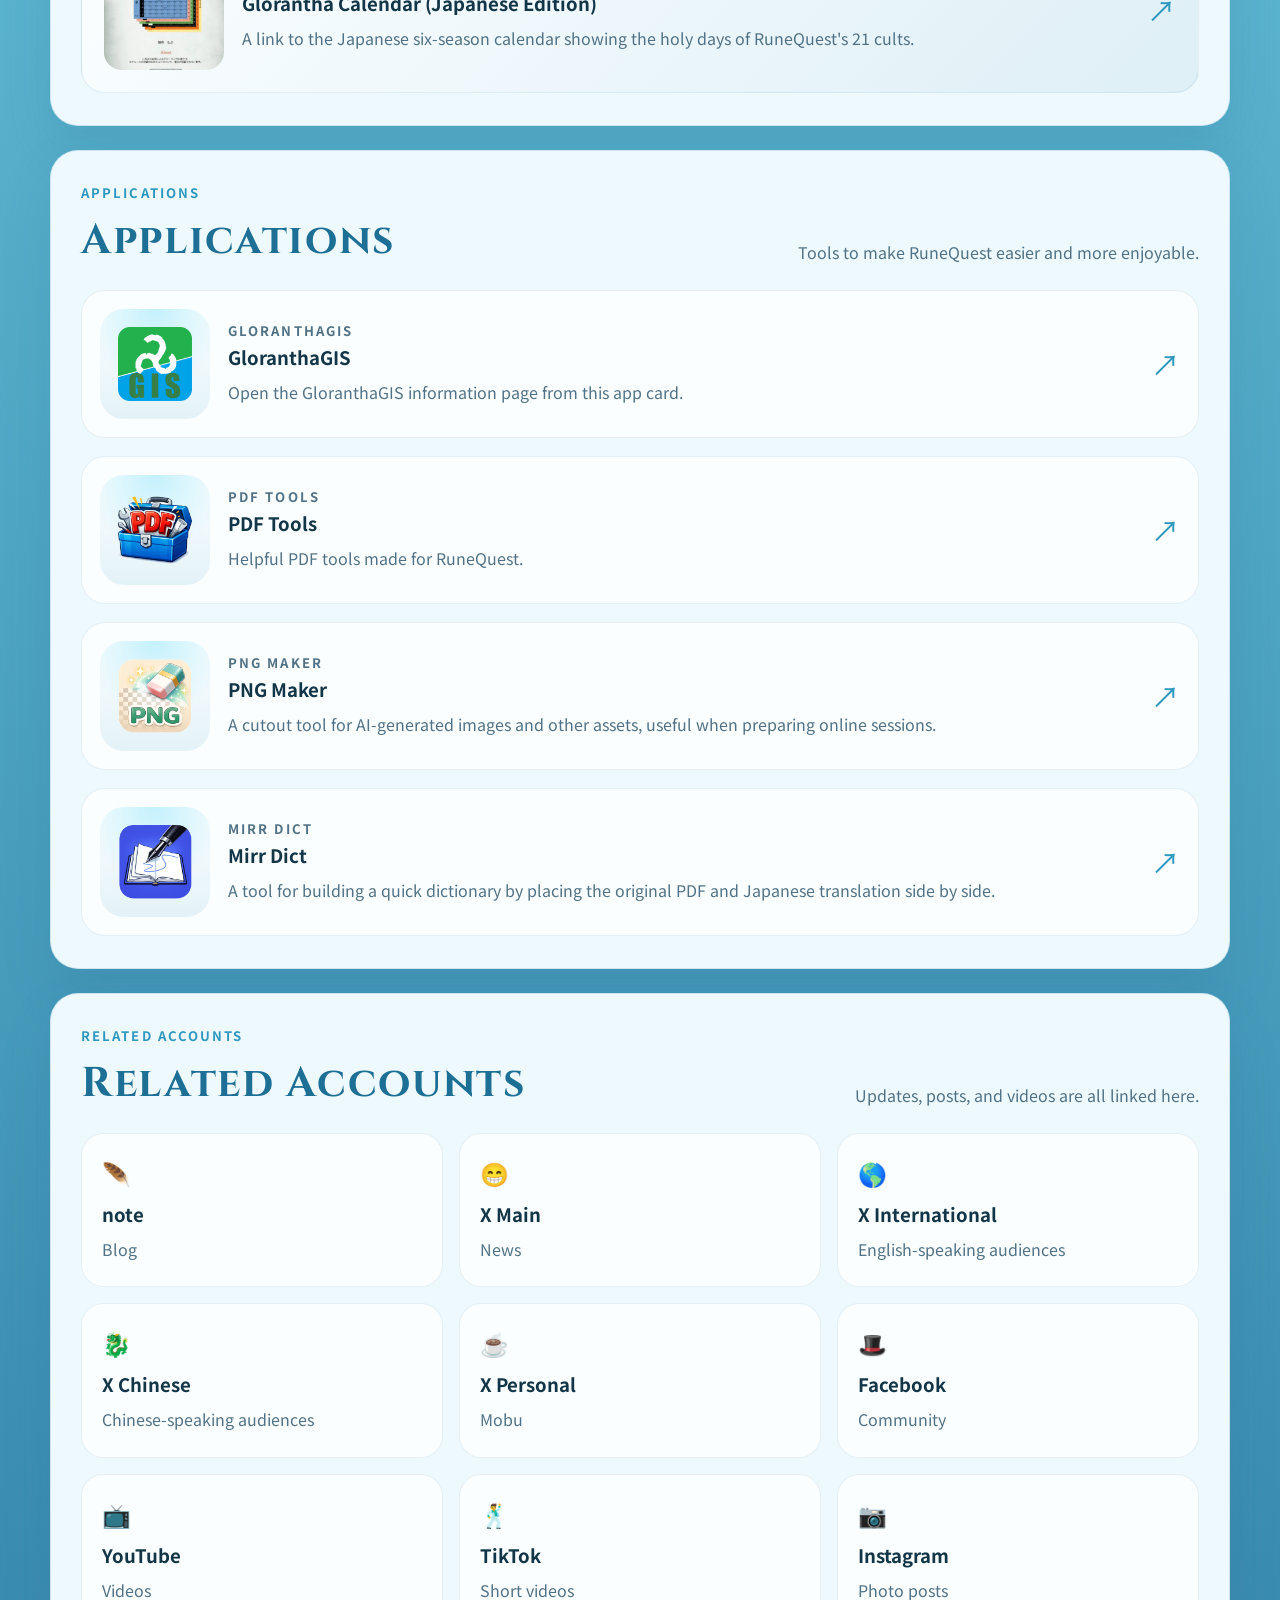
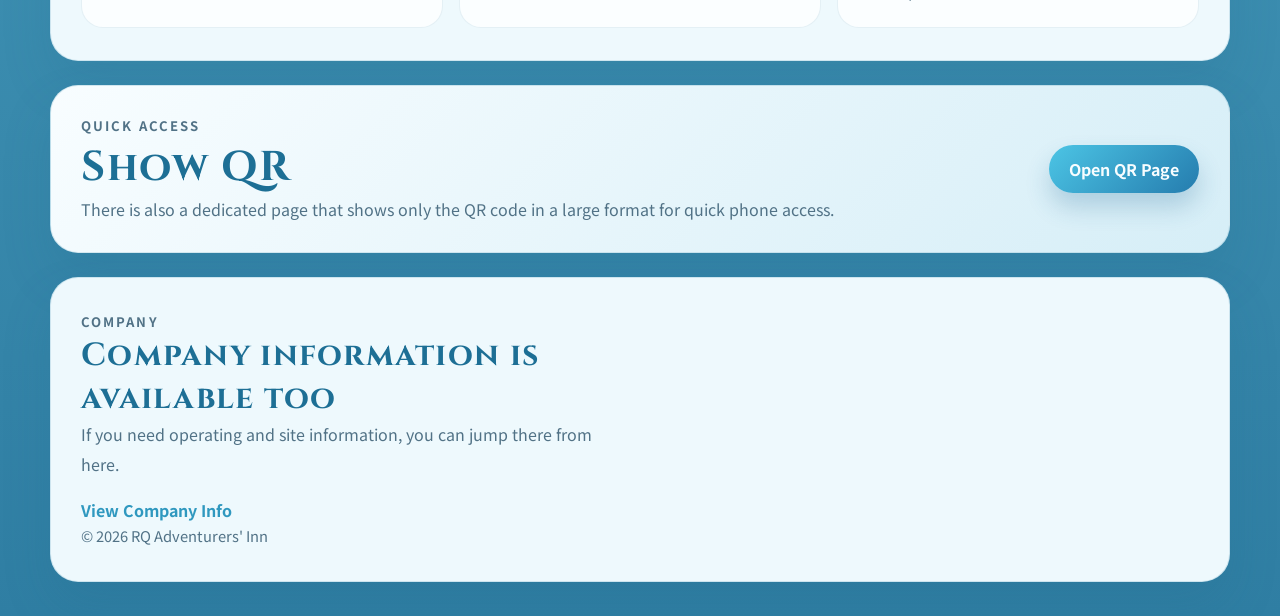
==== commit 9f8ab80e: "Add files via upload" ====
--- a/index.html
+++ b/index.html
@@ -3,25 +3,21 @@
 <head>
   <meta charset="UTF-8">
   <meta name="viewport" content="width=device-width, initial-scale=1.0">
-  <meta name="google-site-verification" content="80PopSLcO5vUmIh9BZhPP0-biCyDDCKmjeIUDS7PxMM" />
-  <meta name="theme-color" content="#081120">
+  <meta name="google-site-verification" content="80PopSLcO5vUmIh9BZhPP0-biCyDDCKmjeIUDS7PxMM">
+  <meta name="theme-color" content="#73c7df">
   <meta name="apple-mobile-web-app-capable" content="yes">
   <meta name="apple-mobile-web-app-status-bar-style" content="default">
   <meta name="apple-mobile-web-app-title" content="RQ Inn">
   <link rel="canonical" href="https://rq-inn.com/">
-  <title id="page-title">GloranthaGIS | RQ Adventurers' Inn</title>
+  <title id="page-title">RQ Adventurers' Inn | RuneQuest 非公式ファンクラブ</title>
   <meta
     id="meta-description"
     name="description"
-    content="GloranthaGIS を中心に、RuneQuest をもっと遊べるようにするプロモーションと各種アプリ、プレイエイド、関連リンクをまとめたトップページです。"
+    content="RQ Adventurers' Inn のトップページです。RuneQuest のためのアプリ、プレイエイド、関連アカウント、QR 導線をまとめています。"
   >
   <link rel="preconnect" href="https://fonts.googleapis.com">
   <link rel="preconnect" href="https://fonts.gstatic.com" crossorigin>
-  <link
-    href="https://fonts.googleapis.com/css2?family=Cinzel:wght@500;700&family=Noto+Sans+JP:wght@400;500;700&display=swap"
-    rel="stylesheet"
-  >
-  <link rel="preload" href="font/GloranthaCoreRunes1.5.woff2" as="font" type="font/woff2" crossorigin>
+  <link href="https://fonts.googleapis.com/css2?family=Cinzel:wght@500;700&family=Noto+Sans+JP:wght@400;500;700&display=swap" rel="stylesheet">
   <link rel="icon" type="image/png" sizes="32x32" href="images/pwa/favicon-32.png">
   <link rel="icon" type="image/png" sizes="16x16" href="images/pwa/favicon-16.png">
   <link rel="shortcut icon" href="images/pwa/favicon-32.png">
@@ -31,283 +27,188 @@
 </head>
 <body>
   <div class="page-shell">
-    <header class="hero">
-      <div class="hero__stars" aria-hidden="true"></div>
-      <div class="hero__nebula hero__nebula--one" aria-hidden="true"></div>
-      <div class="hero__nebula hero__nebula--two" aria-hidden="true"></div>
-      <div class="hero__overlay"></div>
-      <div class="topbar topbar--hero">
-        <button id="rune-slot" class="rune-slot" type="button" aria-label="Spin rune slot">
-          <span class="rune-slot__inner">
-            <span class="rune-slot__reel" data-slot-reel>?</span>
-            <span class="rune-slot__reel" data-slot-reel>?</span>
-            <span class="rune-slot__reel" data-slot-reel>?</span>
-          </span>
-        </button>
-        <div id="language-switcher-host-top" class="language-switcher-host">
-          <div id="language-switcher" class="language-switcher">
-            <label class="language-switcher__label" for="language-select" data-i18n="languageLabel">Language</label>
-            <select id="language-select" class="language-switcher__select" aria-label="Language selector">
-              <option value="ja">日本語</option>
-              <option value="zh-Hant">繁體中文</option>
-              <option value="en">English</option>
-            </select>
-          </div>
+    <header class="hero section-fade">
+      <div class="hero__backdrop" aria-hidden="true"></div>
+      <div class="hero__shade" aria-hidden="true"></div>
+      <div class="topbar">
+        <a class="brand-mini" href="#top">RQ Adventurers' Inn</a>
+        <div class="language-switcher">
+          <label class="language-switcher__label" for="language-select" data-i18n="languageLabel">Language</label>
+          <select id="language-select" class="language-switcher__select" aria-label="Language selector">
+            <option value="ja">日本語</option>
+            <option value="zh-Hant">繁體中文</option>
+            <option value="en">English</option>
+          </select>
         </div>
       </div>
-      <div class="hero__content">
-        <div class="hero__media">
-          <div class="hero__icon-orbit">
-            <span class="hero__orbit hero__orbit--outer" aria-hidden="true"></span>
-            <span class="hero__orbit hero__orbit--inner" aria-hidden="true"></span>
-            <img class="hero__icon" src="images/apps/GloranthaGIS-icon-512.png" alt="GloranthaGIS Icon" data-i18n-attr="alt:gloranthaIconAlt">
-          </div>
-          <div class="hero__signal">
-            <p class="hero__signal-label" data-i18n="heroSignalLabel">Featured App</p>
-            <h2 data-i18n="heroSignalTitle">GloranthaGIS</h2>
-            <p data-i18n="heroSignalText">A map interface for bringing distance, travel, and place into play.</p>
-          </div>
-        </div>
-        <div class="hero__copy hero__copy--promo">
-          <p class="eyebrow" data-i18n="heroEyebrow">Cosmic Promotion</p>
-          <h1 data-i18n="heroTitle">GloranthaGIS</h1>
-          <p class="hero__lead" data-i18n="heroLead">Maps are not just for looking at. They are for play.</p>
-          <p class="hero__tagline" data-i18n="heroTagline">Measure distance. Know the land. Make every session feel real.</p>
-          <p class="hero__text" data-i18n="heroText1">
-            Dragon Pass and Prax stop being distant artwork and become a stage you can navigate, compare, and use during actual sessions.
-          </p>
-          <p class="hero__text" data-i18n="heroText2">Start with the promo, watch the demo, then continue down into the usual Adventurers' Inn.</p>
+
+      <div id="top" class="hero__content">
+        <div class="hero__visual">
+          <img class="hero__logo" src="images/rq-inn-logo.png" alt="RQ Adventurers' Inn ロゴ" data-i18n-attr="alt:heroLogoAlt">
+        </div>
+        <div class="hero__copy">
+          <p class="eyebrow" data-i18n="heroEyebrow">RuneQuest Fan Club</p>
+          <h1 data-i18n="heroTitle">RQ Adventurers' Inn</h1>
+          <p class="hero__lead" data-i18n="heroLead">RuneQuest 非公式ファンクラブ、RQ冒険者の宿へようこそ。</p>
+          <p class="hero__text" data-i18n="heroText1">ここは RuneQuest ファン もぶ（Mobu）が運営するサイトです。</p>
+          <p class="hero__text" data-i18n="heroText2">「もっと便利に、もっと楽しく、みんなで遊ぶ」をテーマに、さまざまな試みで RuneQuest を盛り上げていきます。</p>
+          <p class="hero__tagline" data-i18n="heroTagline">どうぞ、笑いと愛でゆる〜くお付き合いください。それでは、ごゆっくり… ☕</p>
           <div class="hero__actions">
-            <a href="/g-gis/" class="button button--primary" data-i18n="heroPrimaryAction">Open App</a>
-            <a href="#glorantha-demo" class="button button--secondary" data-i18n="heroSecondaryAction">Watch Demo</a>
-            <a href="#inn-intro" class="button button--ghost" data-i18n="heroTertiaryAction">Enter the Inn</a>
-          </div>
-          <div class="hero__links">
-            <a href="https://note.com/mofumofu1011/n/nb00fbd6ac9d5?app_launch=false" target="_blank" rel="noreferrer" data-i18n="heroJapaneseGuide">Japanese Guide</a>
-            <a href="https://note.com/mofumofu1011/n/nf05c11a7ed1a?app_launch=false" target="_blank" rel="noreferrer" data-i18n="heroEnglishGuide">English / Other Languages</a>
-          </div>
-        </div>
-      </div>
-      <div id="glorantha-demo" class="hero__video-wrap section-fade">
-        <div class="hero__video-copy">
-          <p class="section__label" data-i18n="promoVideoLabel">Demo Movie</p>
-          <h2 data-i18n="promoVideoTitle">See the world move before play begins.</h2>
-          <p data-i18n="promoVideoText">A quick video makes the core experience obvious before the visitor scrolls into the rest of the site.</p>
-        </div>
-        <div class="hero__video-frame">
-          <iframe
-            src="https://www.youtube.com/embed/WQ8gYwdzwUY"
-            title="GloranthaGIS Demo"
-            data-i18n-attr="title:promoVideoFrameTitle"
-            frameborder="0"
-            allow="accelerometer; autoplay; clipboard-write; encrypted-media; gyroscope; picture-in-picture; web-share"
-            referrerpolicy="strict-origin-when-cross-origin"
-            allowfullscreen>
-          </iframe>
+            <a href="#applications" class="button button--primary" data-i18n="heroPrimaryAction">アプリを見る</a>
+            <a href="#accounts" class="button button--secondary" data-i18n="heroSecondaryAction">関連アカウントへ</a>
+            <a href="qr.html" class="button button--ghost" data-i18n="heroTertiaryAction">QRを表示</a>
+          </div>
         </div>
       </div>
     </header>
 
     <main class="content">
-      <section class="promo-band section-fade">
-        <div class="section__heading section__heading--stack">
-          <p class="section__label" data-i18n="featuresLabel">What You Can Do</p>
-          <h2 data-i18n="featuresTitle">Use maps as a play surface, not just a picture.</h2>
-          <p data-i18n="featuresLead">GloranthaGIS turns geography into something the whole table can read and act on.</p>
-        </div>
-        <div class="promo-grid">
-          <article class="promo-card">
-            <h3 data-i18n="feature1Title">Place Jump</h3>
-            <p data-i18n="feature1Text">Search place names in Japanese or English and jump straight to the location.</p>
-          </article>
-          <article class="promo-card">
-            <h3 data-i18n="feature2Title">Distance Measurement</h3>
-            <p data-i18n="feature2Text">Draw routes on the map and see how far journeys really are.</p>
-          </article>
-          <article class="promo-card">
-            <h3 data-i18n="feature3Title">Range Circle</h3>
-            <p data-i18n="feature3Text">Visualize travel range, territory, and effect areas with radius tools.</p>
-          </article>
-          <article class="promo-card">
-            <h3 data-i18n="feature4Title">Layer View</h3>
-            <p data-i18n="feature4Text">Load PNG maps and inspect the world with zoom, drag, and layered viewing.</p>
-          </article>
-          <article class="promo-card">
-            <h3 data-i18n="feature5Title">Distance Origin Flag</h3>
-            <p data-i18n="feature5Text">Set a blue reference flag and read north/east offsets from the screen center.</p>
-          </article>
-          <article class="promo-card">
-            <h3 data-i18n="feature6Title">Built For Play</h3>
-            <p data-i18n="feature6Text">Use it during sessions to make movement, geography, and travel feel concrete.</p>
-          </article>
-        </div>
-      </section>
-
-      <section class="promo-band promo-band--alt section-fade">
-        <div class="section__heading section__heading--stack">
-          <p class="section__label" data-i18n="howtoLabel">How to Start</p>
-          <h2 data-i18n="howtoTitle">Get running in three steps.</h2>
-          <p data-i18n="howtoLead">The first experience should feel obvious, not technical.</p>
-        </div>
-        <div class="steps">
-          <article class="step">
-            <div class="step-number">1</div>
-            <h3 data-i18n="step1Title">Get the Map</h3>
-            <p data-i18n="step1Text">Prepare the high-resolution Dragon Pass or Prax map you want to explore.</p>
-          </article>
-          <article class="step">
-            <div class="step-number">2</div>
-            <h3 data-i18n="step2Title">Load PNG</h3>
-            <p data-i18n="step2Text">Open GloranthaGIS and load the PNG file from the app interface.</p>
-          </article>
-          <article class="step">
-            <div class="step-number">3</div>
-            <h3 data-i18n="step3Title">Explore And Play</h3>
-            <p data-i18n="step3Text">Zoom, measure, compare routes, and use the map during live sessions.</p>
-          </article>
-        </div>
-        <div class="howto-links">
-          <a href="https://note.com/mofumofu1011/n/nb00fbd6ac9d5?app_launch=false" target="_blank" rel="noreferrer" data-i18n="howtoGuideJa">Full Guide (JP)</a>
-          <a href="https://note.com/mofumofu1011/n/nf05c11a7ed1a?app_launch=false" target="_blank" rel="noreferrer" data-i18n="howtoGuideEn">Full Guide (EN)</a>
-        </div>
-      </section>
-
-      <section class="promo-band section-fade">
-        <div class="section__heading section__heading--stack">
-          <p class="section__label" data-i18n="useCasesLabel">Use Cases</p>
-          <h2 data-i18n="useCasesTitle">Show why it matters at the table.</h2>
-          <p data-i18n="useCasesLead">These scenes help visitors imagine the tool inside real play, not just on a feature list.</p>
-        </div>
-        <div class="promo-grid promo-grid--usecases">
-          <article class="promo-card promo-card--story">
-            <h3 data-i18n="useCase1Title">Travel Planning</h3>
-            <p data-i18n="useCase1Text">Let players see where they are, where they are headed, and what the trip really means.</p>
-          </article>
-          <article class="promo-card promo-card--story">
-            <h3 data-i18n="useCase2Title">Route Decisions</h3>
-            <p data-i18n="useCase2Text">Compare roads, rivers, mountains, and distance with one shared visual reference.</p>
-          </article>
-          <article class="promo-card promo-card--story">
-            <h3 data-i18n="useCase3Title">Range And Area</h3>
-            <p data-i18n="useCase3Text">Understand territory, danger zones, and movement scale with circles and measurements.</p>
-          </article>
-          <article class="promo-card promo-card--story">
-            <h3 data-i18n="useCase4Title">Session Immersion</h3>
-            <p data-i18n="useCase4Text">The map stops being background art and becomes part of the conversation itself.</p>
-          </article>
-        </div>
-      </section>
-
-      <section id="inn-intro" class="intro-card section-fade">
+      <section class="intro-card section-fade">
         <p data-i18n="introText">
-          RuneQuest を遊ぶ時間が少しでも楽しく、少しでも便利になるように。
-          このページでは、配布中のツール、プレイに役立つ資料、発信中の各種アカウントをまとめています。
+          RuneQuest を遊ぶ時間が、少しでも便利に、少しでも楽しくなるように。配布中のアプリ、プレイエイド、各種発信先をこのページにまとめています。
         </p>
       </section>
 
+      <section class="section section-fade">
+        <div class="section__heading">
+          <div>
+            <p class="section__label" data-i18n="informationLabel">Information</p>
+            <h2 data-i18n="informationTitle">ご案内</h2>
+          </div>
+          <p class="section__lead" data-i18n="informationLead">RuneQuest 関連の追加案内ページです。</p>
+        </div>
+        <a class="link-panel" href="https://www.rq-inn.com/info-gis" target="_blank" rel="noreferrer">
+          <img class="link-panel__image" src="images/apps/GloranthaGIS-icon-512.png" alt="GloranthaGIS アイコン" data-i18n-attr="alt:gloranthaGisInfoAlt">
+          <div>
+            <p class="link-panel__tag">GloranthaGIS</p>
+            <h3 data-i18n="informationCardTitle">GloranthaGIS</h3>
+            <p data-i18n="informationCardDescription">GloranthaGIS のご案内ページはこちらからご覧いただけます。</p>
+          </div>
+          <span class="link-panel__arrow" aria-hidden="true">↗</span>
+        </a>
+      </section>
+
+      <section class="section section-fade">
+        <div class="section__heading">
+          <div>
+            <p class="section__label" data-i18n="playAidLabel">Play Aid</p>
+            <h2 data-i18n="playAidTitle">プレイエイド</h2>
+          </div>
+          <p class="section__lead" data-i18n="playAidLead">卓でそのまま役立つ資料もまとめています。</p>
+        </div>
+        <a class="link-panel" href="https://www.drivethrurpg.com/ja/product/557305/japanese?src=hottest_filtered" target="_blank" rel="noreferrer">
+          <img class="link-panel__image" src="images/calendar.png" alt="グローランサ カレンダー 日本語版の表紙" data-i18n-attr="alt:calendarImageAlt">
+          <div>
+            <p class="link-panel__tag" data-i18n="calendarTag">Calendar</p>
+            <h3 data-i18n="calendarTitle">グローランサ カレンダー（日本語版）</h3>
+            <p data-i18n="calendarDescription">RuneQuest の 21カルトの聖日が分かる 6季カレンダー 日本語版 へのリンクです。</p>
+          </div>
+          <span class="link-panel__arrow" aria-hidden="true">↗</span>
+        </a>
+      </section>
+
       <section id="applications" class="section section-fade">
         <div class="section__heading">
-          <p class="section__label" data-i18n="applicationsLabel">Applications</p>
-          <h2 data-i18n="applicationsTitle">アプリ</h2>
+          <div>
+            <p class="section__label" data-i18n="applicationsLabel">Applications</p>
+            <h2 data-i18n="applicationsTitle">アプリ</h2>
+          </div>
+          <p class="section__lead" data-i18n="applicationsLead">RuneQuest をもっと便利に楽しむためのツールです。</p>
         </div>
         <div class="feature-list">
-          <a class="feature-card feature-card--link" href="https://rq-inn.com/pdf-tools/" target="_blank" rel="noreferrer">
-            <div class="feature-card__icon-wrap">
-              <img src="images/apps/pdf_tools_icon-512.png" alt="PDFつーる アイコン" class="feature-card__icon" data-i18n-attr="alt:pdfToolsIconAlt">
+          <a class="feature-card" href="https://www.rq-inn.com/info-gis" target="_blank" rel="noreferrer">
+            <div class="feature-card__icon-wrap">
+              <img src="images/apps/GloranthaGIS-icon-512.png" alt="GloranthaGIS アイコン" class="feature-card__icon" data-i18n-attr="alt:gloranthaGisInfoAlt">
+            </div>
+            <div class="feature-card__body">
+              <p class="link-panel__tag">GloranthaGIS</p>
+              <h3 data-i18n="gloranthaGisAppTitle">GloranthaGIS</h3>
+              <p data-i18n="gloranthaGisAppDescription">GloranthaGIS のご案内ページへ進めます。</p>
+            </div>
+            <span class="feature-card__arrow" aria-hidden="true">↗</span>
+          </a>
+
+          <a class="feature-card" href="https://rq-inn.com/pdf-tools/" target="_blank" rel="noreferrer">
+            <div class="feature-card__icon-wrap">
+              <img src="images/pdf_tools_icon-512.png" alt="PDFつーる アイコン" class="feature-card__icon" data-i18n-attr="alt:pdfToolsIconAlt">
             </div>
             <div class="feature-card__body">
               <p class="link-panel__tag" data-i18n="pdfToolsTag">PDF Tools</p>
               <h3 data-i18n="pdfToolsTitle">PDFつーる</h3>
-              <p data-i18n="pdfToolsDescription">ルーンクエストのためのPDFお役立ちツールです。ルールブックの印刷や お手軽翻訳を、少し気軽にするためのアプリをまとめました。※スマートフォン未対応</p>
-            </div>
-            <span class="feature-card__arrow" aria-hidden="true">↗</span>
-          </a>
-          <a class="feature-card feature-card--link" href="https://rq-inn.com/png-maker/" target="_blank" rel="noreferrer">
-            <div class="feature-card__icon-wrap">
-              <img src="images/apps/png-maker-icon-512.png" alt="透過PNGメーカー アイコン" class="feature-card__icon" data-i18n-attr="alt:pngMakerIconAlt">
+              <p data-i18n="pdfToolsDescription">ルーンクエストのためのお役立ちツールです。</p>
+            </div>
+            <span class="feature-card__arrow" aria-hidden="true">↗</span>
+          </a>
+
+          <a class="feature-card" href="https://rq-inn.com/png-maker/" target="_blank" rel="noreferrer">
+            <div class="feature-card__icon-wrap">
+              <img src="images/png-maker-icon-512.png" alt="透過PNGメーカー アイコン" class="feature-card__icon" data-i18n-attr="alt:pngMakerIconAlt">
             </div>
             <div class="feature-card__body">
               <p class="link-panel__tag" data-i18n="pngMakerTag">PNG Maker</p>
               <h3 data-i18n="pngMakerTitle">透過PNGメーカー</h3>
-              <p data-i18n="pngMakerDescription">AI生成画像などの切り出しツールです。オンセの準備などに役立てて下さい。※スマートフォン未対応</p>
-            </div>
-            <span class="feature-card__arrow" aria-hidden="true">↗</span>
-          </a>
-          <a class="feature-card feature-card--link" href="https://rq-inn.com/mirr-dict/" target="_blank" rel="noreferrer">
+              <p data-i18n="pngMakerDescription">AI生成画像などの切り出しツールです。オンセの準備などに役立てて下さい。</p>
+            </div>
+            <span class="feature-card__arrow" aria-hidden="true">↗</span>
+          </a>
+
+          <a class="feature-card" href="https://rq-inn.com/mirr-dict/" target="_blank" rel="noreferrer">
             <div class="feature-card__icon-wrap">
               <img src="images/apps/MD-icon-512.png" alt="ミルディクト アイコン" class="feature-card__icon" data-i18n-attr="alt:mirrDictIconAlt">
             </div>
             <div class="feature-card__body">
               <p class="link-panel__tag" data-i18n="mirrDictTag">Mirr Dict</p>
               <h3 data-i18n="mirrDictTitle">ミルディクト</h3>
-              <p data-i18n="mirrDictDescription">原書と日本語訳の2つのPDFを並べて、サクサク辞書を作れるツールです。※スマートフォン未対応</p>
-            </div>
-            <span class="feature-card__arrow" aria-hidden="true">↗</span>
-          </a>
-        </div>
-      </section>
-
-      <section class="section section-fade">
-        <div class="section__heading">
-          <p class="section__label" data-i18n="playAidLabel">Play Aid</p>
-          <h2 data-i18n="playAidTitle">プレイエイド</h2>
-        </div>
-        <a
-          class="link-panel"
-          href="https://www.drivethrurpg.com/ja/product/557305/japanese?src=hottest_filtered"
-          target="_blank"
-          rel="noreferrer"
-        >
-          <img class="link-panel__image" src="images/play-aids/calendar.png" alt="グローランサ カレンダー 日本語版の表紙" data-i18n-attr="alt:calendarImageAlt">
-          <div>
-            <p class="link-panel__tag" data-i18n="calendarTag">Calendar</p>
-            <h3 data-i18n="calendarTitle">グローランサ カレンダー（日本語版）</h3>
-            <p data-i18n="calendarDescription">RuneQuest の 21カルトの聖日が分かる　6季カレンダー 日本語版 へのリンクです。</p>
-          </div>
-          <span class="link-panel__arrow" aria-hidden="true">↗</span>
-        </a>
+              <p data-i18n="mirrDictDescription">原書と日本語訳の2つのPDFを並べて、サクサク辞書を作れるツールです。</p>
+            </div>
+            <span class="feature-card__arrow" aria-hidden="true">↗</span>
+          </a>
+        </div>
       </section>
 
       <section id="accounts" class="section section-fade">
         <div class="section__heading">
-          <p class="section__label" data-i18n="accountsLabel">Related Accounts</p>
-          <h2 data-i18n="accountsTitle">関連アカウント</h2>
+          <div>
+            <p class="section__label" data-i18n="accountsLabel">Related Accounts</p>
+            <h2 data-i18n="accountsTitle">関連アカウント</h2>
+          </div>
+          <p class="section__lead" data-i18n="accountsLead">更新情報や読み物、動画はここからどうぞ。</p>
         </div>
         <div class="account-grid">
           <a class="account-card" href="https://note.com/mofumofu1011" target="_blank" rel="noreferrer">
             <span class="account-card__emoji">🪶</span>
             <h3>note</h3>
-            <p data-i18n="accountNoteDescription">ブログと読み物</p>
+            <p data-i18n="accountNoteDescription">ブログ</p>
           </a>
           <a class="account-card" href="https://x.com/RQ_Inn_Official" target="_blank" rel="noreferrer">
             <span class="account-card__emoji">😁</span>
             <h3 data-i18n="accountMainXTitle">X メイン</h3>
-            <p data-i18n="accountMainXDescription">最新のお知らせ</p>
+            <p data-i18n="accountMainXDescription">お知らせ</p>
           </a>
           <a class="account-card" href="https://x.com/RQ_Inn_Intl" target="_blank" rel="noreferrer">
             <span class="account-card__emoji">🌎</span>
             <h3 data-i18n="accountIntlXTitle">X 海外</h3>
-            <p data-i18n="accountIntlXDescription">英語圏向けの発信</p>
+            <p data-i18n="accountIntlXDescription">英語圏向け</p>
           </a>
           <a class="account-card" href="https://x.com/RQ_Inn_GrChina" target="_blank" rel="noreferrer">
             <span class="account-card__emoji">🐉</span>
             <h3 data-i18n="accountChineseXTitle">X 中国語圏</h3>
-            <p data-i18n="accountChineseXDescription">中国語圏向けの発信</p>
+            <p data-i18n="accountChineseXDescription">中国語圏向け</p>
           </a>
           <a class="account-card" href="https://x.com/mofumofu1011" target="_blank" rel="noreferrer">
             <span class="account-card__emoji">☕</span>
             <h3 data-i18n="accountPersonalXTitle">X 個人</h3>
-            <p data-i18n="accountPersonalXDescription">もぶ個人アカウント</p>
+            <p data-i18n="accountPersonalXDescription">もぶ</p>
           </a>
           <a class="account-card" href="https://www.facebook.com/mobu.rq.adventurers.inn/" target="_blank" rel="noreferrer">
             <span class="account-card__emoji">🎩</span>
             <h3>Facebook</h3>
-            <p data-i18n="accountFacebookDescription">コミュニティの記録</p>
+            <p data-i18n="accountFacebookDescription">コミュニティ</p>
           </a>
           <a class="account-card" href="https://www.youtube.com/channel/UCVH7YpSoC4GMN1ayZ3m5yZA" target="_blank" rel="noreferrer">
             <span class="account-card__emoji">📺</span>
             <h3>YouTube</h3>
-            <p data-i18n="accountYoutubeDescription">動画コンテンツ</p>
+            <p data-i18n="accountYoutubeDescription">動画</p>
           </a>
           <a class="account-card" href="https://www.tiktok.com/@rq_adventurers_inn" target="_blank" rel="noreferrer">
             <span class="account-card__emoji">🕺</span>
@@ -317,22 +218,28 @@
           <a class="account-card" href="https://www.instagram.com/rq_adventurers_inn" target="_blank" rel="noreferrer">
             <span class="account-card__emoji">📷</span>
             <h3>Instagram</h3>
-            <p data-i18n="accountInstagramDescription">ビジュアル更新</p>
-          </a>
-        </div>
+            <p data-i18n="accountInstagramDescription">画像投稿</p>
+          </a>
+        </div>
+      </section>
+
+      <section class="qr-callout section-fade">
+        <div>
+          <p class="section__label" data-i18n="qrLabel">Quick Access</p>
+          <h2 data-i18n="qrTitle">QR を表示する</h2>
+          <p data-i18n="qrDescription">スマートフォンから開きたいときのために、QR コードだけを大きく表示する専用画面を用意しました。</p>
+        </div>
+        <a class="button button--primary" href="qr.html" data-i18n="qrAction">QR画面を開く</a>
       </section>
     </main>
 
     <footer class="footer section-fade">
       <div class="footer__copy">
-        <p class="section__label" data-i18n="footerLabel">Adventurers' Desk</p>
-        <h2 data-i18n="footerTitle">ゆっくり見ていってください</h2>
-        <p data-i18n="footerDescription">スマートフォンからもアクセスしやすいように、トップページをシンプルに整理しています。</p>
+        <p class="section__label" data-i18n="footerLabel">Company</p>
+        <h2 class="footer__title" data-i18n="footerTitle">会社概要もご案内しています</h2>
+        <p data-i18n="footerDescription">サイト案内とあわせて、運営情報の確認が必要な方はこちらからどうぞ。</p>
+        <a class="footer__link" href="https://rq-inn.com/company" target="_blank" rel="noreferrer" data-i18n="footerLink">会社概要を見る</a>
         <p class="footer__small">© <span id="current-year"></span> RQ Adventurers' Inn</p>
-      </div>
-      <div class="footer__qr">
-        <img src="images/branding/rq-inn-com-qr.png" alt="RQ Adventurers' Inn サイトQRコード" data-i18n-attr="alt:qrAlt">
-        <p data-i18n="qrText">QR からもアクセスできます。</p>
       </div>
     </footer>
   </div>
--- a/styles.css
+++ b/styles.css
@@ -1,27 +1,19 @@
-@font-face {
-  font-family: "Glorantha Core Runes";
-  src: url("./font/GloranthaCoreRunes1.5.woff2") format("woff2");
-  font-display: swap;
-}
-
-:root {
-  --bg: #081120;
-  --bg-strong: #15305b;
-  --surface: rgba(8, 18, 35, 0.78);
-  --surface-strong: rgba(5, 11, 24, 0.92);
-  --text: #eaf1ff;
-  --text-soft: #adc0e2;
-  --accent: #75d6ff;
-  --accent-strong: #2c91d8;
-  --line: rgba(142, 195, 255, 0.16);
-  --shadow: 0 28px 80px rgba(0, 0, 0, 0.34);
-  --rune-color: rgba(147, 224, 255, 0.95);
-  --rune-holiday-color: #f4b740;
-  --rune-holiday-glow: rgba(244, 183, 64, 0.55);
-}
-
 * {
   box-sizing: border-box;
+}
+
+:root {
+  --bg: #d8f1f8;
+  --bg-soft: #98d8e8;
+  --paper: #eef9fd;
+  --paper-strong: #fbfeff;
+  --ink: #123547;
+  --ink-soft: #517286;
+  --accent: #2f98bf;
+  --accent-strong: #1d6f95;
+  --accent-soft: #9dddf0;
+  --line: rgba(57, 138, 172, 0.18);
+  --shadow: 0 24px 50px rgba(30, 98, 128, 0.16);
 }
 
 html {
@@ -32,12 +24,10 @@
   margin: 0;
   min-height: 100vh;
   font-family: "Noto Sans JP", sans-serif;
-  color: var(--text);
+  color: var(--ink);
   background:
-    radial-gradient(circle at 15% 20%, rgba(91, 128, 255, 0.3), transparent 24%),
-    radial-gradient(circle at 82% 18%, rgba(66, 224, 255, 0.22), transparent 22%),
-    radial-gradient(circle at 50% 100%, rgba(255, 160, 110, 0.14), transparent 28%),
-    linear-gradient(180deg, #040915 0%, #081120 38%, #0d1930 100%);
+    radial-gradient(circle at top left, rgba(191, 239, 252, 0.9), transparent 28%),
+    linear-gradient(180deg, #9eddf0 0%, #5fb9d4 34%, #2f7ea3 100%);
 }
 
 img {
@@ -51,280 +41,115 @@
 }
 
 .page-shell {
-  width: min(1180px, calc(100% - 32px));
-  margin: 24px auto 40px;
+  width: min(1180px, calc(100% - 28px));
+  margin: 14px auto 34px;
+}
+
+.hero,
+.intro-card,
+.section,
+.footer,
+.qr-callout {
+  border-radius: 28px;
+  box-shadow: var(--shadow);
+}
+
+.hero {
+  position: relative;
+  overflow: hidden;
+  min-height: 720px;
+  color: var(--paper-strong);
+  background: #164b66;
+}
+
+.hero__backdrop,
+.hero__shade {
+  position: absolute;
+  inset: 0;
+}
+
+.hero__backdrop {
+  background:
+    linear-gradient(90deg, rgba(13, 53, 75, 0.7), rgba(13, 53, 75, 0.28)),
+    url("./images/header.jpg") center/cover no-repeat;
+  transform: scale(1.03);
+}
+
+.hero__shade {
+  background:
+    radial-gradient(circle at 80% 18%, rgba(183, 238, 255, 0.24), transparent 24%),
+    linear-gradient(180deg, rgba(10, 56, 81, 0.2), rgba(10, 56, 81, 0.72) 72%, rgba(10, 56, 81, 0.88));
+}
+
+.topbar,
+.hero__content {
+  position: relative;
+  z-index: 1;
 }
 
 .topbar {
   display: flex;
   justify-content: space-between;
   align-items: center;
-  margin-bottom: 22px;
-  gap: 12px;
-  padding: 10px 2px;
-}
-
-.topbar--hero {
-  position: absolute;
-  top: 22px;
-  left: 22px;
-  right: 22px;
-  z-index: 3;
-  margin-bottom: 0;
-  padding: 0;
-}
-
-.rune-slot {
-  position: static;
-  z-index: 1;
+  gap: 16px;
+  padding: 22px 28px 0;
+}
+
+.brand-mini {
   display: inline-flex;
   align-items: center;
-  padding: 14px 18px;
-  border: 1px solid rgba(128, 206, 255, 0.14);
+  padding: 10px 16px;
+  border: 1px solid rgba(231, 250, 255, 0.28);
   border-radius: 999px;
-  background: rgba(7, 18, 34, 0.68);
-  box-shadow: 0 14px 34px rgba(0, 0, 0, 0.2);
-  cursor: pointer;
+  background: rgba(14, 65, 91, 0.4);
+  font-size: 0.92rem;
+  font-weight: 700;
+  letter-spacing: 0.08em;
   backdrop-filter: blur(8px);
-  transition: transform 180ms ease, box-shadow 180ms ease, border-color 180ms ease;
-}
-
-.rune-slot:hover {
-  transform: translateY(-2px);
-  box-shadow: 0 18px 38px rgba(0, 0, 0, 0.3);
-}
-
-.rune-slot:focus-visible {
-  outline: 2px solid rgba(128, 206, 255, 0.3);
-  outline-offset: 2px;
-}
-
-.rune-slot__inner {
-  display: grid;
-  grid-template-columns: repeat(3, 1fr);
-  gap: 10px;
-}
-
-.rune-slot__reel {
-  display: grid;
-  place-items: center;
-  width: 46px;
-  height: 58px;
-  overflow: hidden;
-  border-radius: 999px;
-  border: 1px solid rgba(128, 206, 255, 0.22);
-  background: rgba(239, 248, 255, 0.95);
-  font-family: "Glorantha Core Runes", "Cinzel", serif;
-  font-size: 1.75rem;
-  line-height: 1;
-  color: #3a6281;
-  text-shadow: none;
-}
-
-.rune-slot__reel.is-spinning {
-  animation: slot-reel-spin 180ms linear infinite;
-}
-
-.rune-slot.is-winning {
-  border-color: rgba(255, 224, 137, 0.88);
-  box-shadow:
-    0 0 0 1px rgba(255, 236, 180, 0.24),
-    0 18px 34px rgba(0, 0, 0, 0.24),
-    0 0 24px rgba(255, 216, 120, 0.26);
-}
-
-.rune-slot.is-winning .rune-slot__reel {
-  color: #fff3c5;
-  background:
-    linear-gradient(180deg, rgba(173, 97, 48, 0.92), rgba(116, 52, 22, 0.9));
-  border-color: rgba(255, 224, 137, 0.5);
-  text-shadow: 0 0 18px rgba(255, 224, 137, 0.4);
-  animation: slot-win-pulse 360ms ease-in-out 3;
-}
-
-.rune-slot.is-holiday .rune-slot__reel {
-  color: var(--rune-holiday-color);
-  text-shadow: 0 0 16px var(--rune-holiday-glow);
-}
-
-.rune-slot.is-holiday.is-winning .rune-slot__reel {
-  color: #fff6d6;
-  background:
-    linear-gradient(180deg, rgba(189, 110, 41, 0.96), rgba(132, 61, 18, 0.92));
 }
 
 .language-switcher {
   display: inline-flex;
   align-items: center;
-  gap: 12px;
-  padding: 14px 18px;
+  gap: 10px;
+  padding: 10px 14px;
+  border: 1px solid rgba(231, 250, 255, 0.28);
   border-radius: 999px;
-  background: rgba(7, 18, 34, 0.72);
-  border: 1px solid rgba(128, 206, 255, 0.14);
-  box-shadow: 0 14px 34px rgba(0, 0, 0, 0.22);
+  background: rgba(14, 65, 91, 0.52);
   backdrop-filter: blur(8px);
 }
 
 .language-switcher__label {
-  font-size: 0.92rem;
+  font-size: 0.9rem;
   font-weight: 700;
-  color: #d4e8ff;
 }
 
 .language-switcher__select {
-  min-width: 152px;
-  padding: 10px 40px 10px 14px;
-  border: 1px solid rgba(128, 206, 255, 0.24);
+  min-width: 150px;
+  padding: 10px 14px;
+  border: 0;
   border-radius: 999px;
-  background: rgba(232, 243, 255, 0.96);
-  color: #10233f;
   font: inherit;
-}
-
-.language-switcher__select:focus {
-  outline: 2px solid rgba(128, 206, 255, 0.3);
-  outline-offset: 2px;
-}
-
-.hero {
-  position: relative;
-  overflow: hidden;
-  border-radius: 32px;
-  min-height: 940px;
-  background:
-    radial-gradient(circle at 20% 20%, rgba(107, 142, 255, 0.24), transparent 24%),
-    radial-gradient(circle at 76% 18%, rgba(102, 237, 255, 0.18), transparent 24%),
-    linear-gradient(180deg, rgba(2, 8, 20, 0.98), rgba(7, 16, 31, 0.96) 50%, rgba(9, 19, 37, 0.92) 100%);
-  box-shadow: var(--shadow);
-}
-
-.hero__stars,
-.hero__nebula {
-  position: absolute;
-  inset: 0;
-}
-
-.hero__stars {
-  background-image:
-    radial-gradient(circle at 10% 18%, rgba(255, 255, 255, 0.9) 0 1px, transparent 1.5px),
-    radial-gradient(circle at 22% 70%, rgba(255, 255, 255, 0.5) 0 1px, transparent 1.5px),
-    radial-gradient(circle at 80% 12%, rgba(255, 255, 255, 0.85) 0 1px, transparent 1.5px),
-    radial-gradient(circle at 72% 38%, rgba(150, 220, 255, 0.7) 0 1px, transparent 1.5px),
-    radial-gradient(circle at 58% 60%, rgba(255, 255, 255, 0.45) 0 1px, transparent 1.5px),
-    radial-gradient(circle at 90% 76%, rgba(255, 255, 255, 0.72) 0 1px, transparent 1.5px),
-    radial-gradient(circle at 33% 84%, rgba(128, 213, 255, 0.64) 0 1px, transparent 1.5px);
-  animation: star-drift 18s linear infinite;
-}
-
-.hero__nebula--one {
-  background: radial-gradient(circle at 18% 26%, rgba(103, 98, 255, 0.22), transparent 28%);
-  filter: blur(8px);
-}
-
-.hero__nebula--two {
-  background: radial-gradient(circle at 82% 72%, rgba(71, 232, 255, 0.14), transparent 24%);
-  filter: blur(18px);
-}
-
-.hero__overlay {
-  position: absolute;
-  inset: 0;
-  background:
-    linear-gradient(135deg, rgba(4, 10, 22, 0.3), rgba(6, 14, 28, 0.68) 38%, rgba(7, 17, 34, 0.92) 100%);
+  color: var(--ink);
+  background: rgba(255, 250, 245, 0.95);
 }
 
 .hero__content {
-  position: relative;
-  z-index: 1;
   display: grid;
   grid-template-columns: minmax(260px, 360px) minmax(0, 1fr);
+  align-items: center;
   gap: 42px;
-  align-items: center;
-  min-height: 620px;
-  padding: 136px 48px 56px;
-}
-
-.hero__media {
-  display: grid;
-  gap: 26px;
-  justify-items: center;
-}
-
-.hero__icon-orbit {
-  position: relative;
+  padding: 56px 44px 52px;
+}
+
+.hero__visual {
   display: grid;
   place-items: center;
+}
+
+.hero__logo {
   width: min(100%, 320px);
-  aspect-ratio: 1;
-  border-radius: 50%;
-  background:
-    radial-gradient(circle, rgba(128, 215, 255, 0.2), rgba(8, 18, 35, 0.02) 56%, transparent 68%),
-    radial-gradient(circle, rgba(255, 179, 120, 0.18), transparent 72%);
-  box-shadow:
-    inset 0 0 50px rgba(93, 178, 255, 0.12),
-    0 0 100px rgba(55, 120, 255, 0.18);
-}
-
-.hero__orbit {
-  position: absolute;
-  border: 1px solid rgba(145, 217, 255, 0.28);
-  border-radius: 50%;
-}
-
-.hero__orbit--outer {
-  inset: 10px;
-  animation: orbit-spin 18s linear infinite;
-}
-
-.hero__orbit--inner {
-  inset: 42px;
-  border-style: dashed;
-  animation: orbit-spin-reverse 12s linear infinite;
-}
-
-.hero__icon {
-  position: relative;
-  z-index: 1;
-  width: min(66%, 210px);
-  filter: drop-shadow(0 18px 34px rgba(0, 0, 0, 0.42));
-}
-
-.hero__signal {
-  width: min(100%, 320px);
-  padding: 20px 22px;
-  border-radius: 24px;
-  background: rgba(7, 19, 37, 0.72);
-  border: 1px solid rgba(116, 204, 255, 0.18);
-  box-shadow: inset 0 0 20px rgba(111, 176, 255, 0.06);
-}
-
-.hero__signal-label {
-  margin: 0 0 8px;
-  font-size: 0.8rem;
-  letter-spacing: 0.18em;
-  text-transform: uppercase;
-  color: #7fd6ff;
-}
-
-.hero__signal h2 {
-  margin: 0 0 8px;
-  font-size: 1.5rem;
-  color: #f4fbff;
-}
-
-.hero__signal p {
-  margin: 0;
-  color: #bcd0ef;
-  line-height: 1.7;
-}
-
-.hero__copy {
-  max-width: 700px;
-  color: #f1f6ff;
-}
-
-.hero__copy--promo {
-  padding: 10px 0;
+  filter: drop-shadow(0 20px 38px rgba(0, 0, 0, 0.4));
 }
 
 .eyebrow,
@@ -333,15 +158,14 @@
   margin: 0 0 10px;
   font-size: 0.82rem;
   font-weight: 700;
-  letter-spacing: 0.18em;
+  letter-spacing: 0.16em;
   text-transform: uppercase;
 }
 
 .hero h1,
 .section h2,
 .footer h2,
-.promo-band h2,
-.hero__signal h2 {
+.qr-callout h2 {
   margin: 0;
   font-family: "Cinzel", serif;
   letter-spacing: 0.04em;
@@ -349,32 +173,26 @@
 
 .hero h1 {
   font-size: clamp(3rem, 7vw, 5.8rem);
-  line-height: 0.92;
-  text-shadow: 0 0 28px rgba(117, 214, 255, 0.18);
+  line-height: 0.96;
 }
 
 .hero__lead {
   margin: 22px 0 16px;
-  font-size: clamp(1.18rem, 2.3vw, 1.55rem);
+  font-size: clamp(1.15rem, 2.1vw, 1.55rem);
+  line-height: 1.8;
   font-weight: 700;
-  line-height: 1.8;
-  color: #ffffff;
-}
-
+}
+
+.hero__text,
 .hero__tagline {
-  margin: 0 0 18px;
-  max-width: 34ch;
-  font-size: clamp(1rem, 2vw, 1.25rem);
-  line-height: 1.85;
-  color: #9fddff;
-}
-
-.hero__text {
-  margin: 0 0 12px;
+  margin: 0 0 14px;
   max-width: 60ch;
-  font-size: 1rem;
-  line-height: 1.95;
-  color: rgba(230, 241, 255, 0.9);
+  line-height: 1.9;
+  color: rgba(255, 246, 235, 0.92);
+}
+
+.hero__tagline {
+  color: #c3f2ff;
 }
 
 .hero__actions {
@@ -389,252 +207,152 @@
   align-items: center;
   justify-content: center;
   min-height: 48px;
-  padding: 0 22px;
+  padding: 0 20px;
   border-radius: 999px;
   font-weight: 700;
-  transition: transform 180ms ease, background-color 180ms ease, color 180ms ease;
-}
-
-.button:hover {
+  transition: transform 180ms ease, box-shadow 180ms ease, background-color 180ms ease;
+}
+
+.button:hover,
+.feature-card:hover,
+.link-panel:hover,
+.account-card:hover,
+.footer__link:hover {
   transform: translateY(-2px);
 }
 
 .button--primary {
-  background: linear-gradient(135deg, #a8f0ff 0%, #5b9cff 100%);
-  color: #071729;
+  color: #f7fdff;
+  background: linear-gradient(135deg, #4cc5e5 0%, #257cae 100%);
+  box-shadow: 0 14px 24px rgba(28, 102, 145, 0.24);
 }
 
 .button--secondary {
-  border: 1px solid rgba(142, 205, 255, 0.32);
-  background: rgba(142, 205, 255, 0.08);
-  color: #edf7ff;
+  border: 1px solid rgba(232, 250, 255, 0.32);
+  background: rgba(236, 251, 255, 0.12);
 }
 
 .button--ghost {
-  border: 1px solid rgba(255, 194, 138, 0.3);
-  background: rgba(255, 194, 138, 0.08);
-  color: #ffdcb4;
-}
-
-.hero__links {
-  display: flex;
-  flex-wrap: wrap;
-  gap: 18px;
-  margin-top: 20px;
-}
-
-.hero__links a,
-.howto-links a {
-  color: #8fe0ff;
-  font-weight: 700;
-}
-
-.hero__video-wrap {
-  position: relative;
-  z-index: 1;
-  display: grid;
-  grid-template-columns: minmax(0, 320px) minmax(0, 1fr);
+  border: 1px solid rgba(181, 238, 255, 0.34);
+  background: rgba(181, 238, 255, 0.12);
+  color: #d9f8ff;
+}
+
+.content {
+  display: grid;
   gap: 24px;
-  align-items: center;
-  margin: 0 48px 48px;
-  padding: 28px;
-  border-radius: 28px;
-  background: rgba(8, 19, 37, 0.72);
-  border: 1px solid rgba(125, 205, 255, 0.16);
-  box-shadow: inset 0 0 28px rgba(134, 195, 255, 0.05);
-}
-
-.hero__video-copy p:last-child {
-  color: #bfd1ee;
-}
-
-.hero__video-frame {
-  position: relative;
-  overflow: hidden;
-  border-radius: 22px;
-  background: #030914;
-  box-shadow: 0 16px 40px rgba(0, 0, 0, 0.34);
-}
-
-.hero__video-frame::before {
-  content: "";
-  display: block;
-  padding-top: 56.25%;
-}
-
-.hero__video-frame iframe {
-  position: absolute;
-  inset: 0;
-  width: 100%;
-  height: 100%;
-  border: 0;
-}
-
-.content {
-  display: grid;
-  gap: 28px;
-  margin-top: 28px;
+  margin-top: 24px;
 }
 
 .intro-card,
 .section,
 .footer,
-.promo-band {
+.qr-callout {
   border: 1px solid var(--line);
-  border-radius: 28px;
-  background: var(--surface);
-  backdrop-filter: blur(10px);
-  box-shadow: var(--shadow);
+  background: var(--paper);
 }
 
 .intro-card {
   padding: 28px 30px;
-  font-size: 1.03rem;
-  line-height: 1.9;
+  font-size: 1.04rem;
+  line-height: 1.95;
 }
 
 .section,
-.promo-band {
-  padding: 34px 30px 30px;
-}
-
-.promo-band {
-  position: relative;
-  overflow: hidden;
-}
-
-.promo-band::before {
-  content: "";
-  position: absolute;
-  inset: auto -10% -40% auto;
-  width: 320px;
-  height: 320px;
-  border-radius: 50%;
-  background: radial-gradient(circle, rgba(103, 221, 255, 0.12), transparent 68%);
-  pointer-events: none;
-}
-
-.promo-band--alt {
-  background:
-    linear-gradient(180deg, rgba(11, 23, 42, 0.86), rgba(10, 20, 35, 0.78)),
-    rgba(9, 20, 38, 0.78);
+.footer {
+  padding: 32px 30px;
 }
 
 .section__heading {
   display: flex;
+  justify-content: space-between;
+  align-items: end;
   gap: 16px;
-  align-items: end;
-  justify-content: space-between;
   margin-bottom: 22px;
-}
-
-.section__heading--stack {
-  display: grid;
-  gap: 8px;
-  justify-content: start;
 }
 
 .section__label {
   color: var(--accent);
 }
 
-.section h2,
-.footer h2,
-.promo-band h2 {
-  font-size: clamp(1.8rem, 4vw, 2.7rem);
-  color: #f1f6ff;
-}
-
-.feature-list,
-.promo-grid {
-  display: grid;
-  gap: 18px;
-}
-
-.promo-grid {
-  grid-template-columns: repeat(auto-fit, minmax(240px, 1fr));
-  gap: 20px;
-}
-
-.promo-grid--usecases {
-  grid-template-columns: repeat(auto-fit, minmax(280px, 1fr));
-}
-
-.feature-card {
-  display: grid;
-  grid-template-columns: 116px minmax(0, 1fr);
-  gap: 20px;
-  align-items: center;
-  padding: 18px;
-  border-radius: 24px;
-  background: rgba(241, 248, 255, 0.08);
-  border: 1px solid rgba(142, 205, 255, 0.14);
-}
-
-.feature-card--link {
-  grid-template-columns: 116px minmax(0, 1fr) auto;
-  transition: transform 180ms ease, box-shadow 180ms ease;
-}
-
-.feature-card--link:hover {
-  transform: translateY(-3px);
-  box-shadow: 0 18px 28px rgba(0, 0, 0, 0.18);
-}
-
-.feature-card__icon-wrap {
-  display: grid;
-  place-items: center;
-  width: 116px;
-  aspect-ratio: 1;
-  border-radius: 26px;
-  background:
-    radial-gradient(circle at top, rgba(131, 228, 255, 0.32), transparent 52%),
-    linear-gradient(180deg, rgba(71, 134, 255, 0.12), rgba(20, 45, 78, 0.2));
-}
-
-.feature-card__icon {
-  width: 74px;
-  height: 74px;
-}
-
-.feature-card h3,
-.link-panel h3,
-.account-card h3,
-.promo-card h3,
-.step h3 {
-  margin: 0 0 10px;
-  font-size: 1.16rem;
-  color: #f3f8ff;
-}
-
-.feature-card__arrow,
-.link-panel__arrow {
-  font-size: 2rem;
-  color: var(--accent);
-}
-
+.section__lead,
 .feature-card p,
 .link-panel p,
 .account-card p,
 .footer p,
-.promo-band p {
+.qr-callout p {
   margin: 0;
+  color: var(--ink-soft);
   line-height: 1.85;
-  color: var(--text-soft);
-}
-
-.link-panel {
-  display: grid;
-  grid-template-columns: 120px minmax(0, 1fr) auto;
-  gap: 16px;
-  align-items: center;
-  padding: 24px;
+}
+
+.section h2,
+.footer h2,
+.qr-callout h2 {
+  font-size: clamp(1.85rem, 4vw, 2.6rem);
+  color: var(--accent-strong);
+}
+
+.feature-list {
+  display: grid;
+  gap: 18px;
+}
+
+.feature-card,
+.link-panel,
+.account-card {
+  transition: transform 180ms ease, box-shadow 180ms ease;
+}
+
+.feature-card {
+  display: grid;
+  grid-template-columns: 110px minmax(0, 1fr) auto;
+  gap: 18px;
+  align-items: center;
+  padding: 18px;
+  border-radius: 24px;
+  background: var(--paper-strong);
+  border: 1px solid rgba(57, 138, 172, 0.12);
+}
+
+.feature-card__icon-wrap {
+  display: grid;
+  place-items: center;
+  width: 110px;
+  aspect-ratio: 1;
   border-radius: 24px;
   background:
-    linear-gradient(135deg, rgba(12, 28, 52, 0.88), rgba(17, 35, 62, 0.92)),
-    #071121;
-  border: 1px solid rgba(142, 205, 255, 0.16);
-  transition: transform 180ms ease, box-shadow 180ms ease;
+    radial-gradient(circle at top, rgba(188, 239, 252, 0.88), rgba(255, 255, 255, 0.28) 60%),
+    linear-gradient(180deg, #fafdff, #d9eef5);
+}
+
+.feature-card__icon {
+  width: 74px;
+  height: 74px;
+}
+
+.feature-card h3,
+.link-panel h3,
+.account-card h3 {
+  margin: 0 0 8px;
+  font-size: 1.16rem;
+}
+
+.feature-card__arrow,
+.link-panel__arrow {
+  font-size: 1.8rem;
+  color: var(--accent);
+}
+
+.link-panel {
+  display: grid;
+  grid-template-columns: 120px minmax(0, 1fr) auto;
+  gap: 18px;
+  align-items: center;
+  padding: 22px;
+  border-radius: 24px;
+  background: linear-gradient(135deg, #fbfeff 0%, #deeff6 100%);
+  border: 1px solid rgba(57, 138, 172, 0.12);
 }
 
 .link-panel__image {
@@ -642,98 +360,59 @@
   aspect-ratio: 1;
   object-fit: cover;
   border-radius: 18px;
-  box-shadow: 0 10px 24px rgba(0, 0, 0, 0.24);
-}
-
-.link-panel:hover,
-.account-card:hover {
-  transform: translateY(-3px);
-  box-shadow: 0 18px 28px rgba(0, 0, 0, 0.18);
+}
+
+.qr-callout {
+  display: grid;
+  grid-template-columns: minmax(0, 1fr) auto;
+  align-items: center;
+  gap: 20px;
+  padding: 28px 30px;
+  background:
+    linear-gradient(135deg, #f8fdff 0%, #d6eef7 100%);
 }
 
 .account-grid {
   display: grid;
   grid-template-columns: repeat(3, minmax(0, 1fr));
-  gap: 18px;
+  gap: 16px;
 }
 
 .account-card {
   padding: 22px 20px;
   border-radius: 22px;
-  background: rgba(241, 248, 255, 0.06);
-  border: 1px solid rgba(142, 205, 255, 0.12);
-  transition: transform 180ms ease, box-shadow 180ms ease;
+  background: var(--paper-strong);
+  border: 1px solid rgba(57, 138, 172, 0.12);
 }
 
 .account-card__emoji {
   display: inline-flex;
   margin-bottom: 10px;
-  font-size: 1.5rem;
-}
-
-.promo-card {
-  position: relative;
-  padding: 24px 22px;
-  border-radius: 22px;
-  background:
-    linear-gradient(180deg, rgba(242, 249, 255, 0.08), rgba(242, 249, 255, 0.04)),
-    rgba(255, 255, 255, 0.03);
-  border: 1px solid rgba(142, 205, 255, 0.16);
-  box-shadow: inset 0 0 24px rgba(111, 184, 255, 0.04);
-}
-
-.promo-card--story {
-  min-height: 190px;
-}
-
-.steps {
-  display: flex;
-  flex-wrap: wrap;
-  justify-content: center;
-  gap: 24px;
-}
-
-.step {
-  flex: 1 1 240px;
-  max-width: 320px;
-  padding: 24px 20px;
-  border-radius: 22px;
-  background: rgba(242, 249, 255, 0.06);
-  border: 1px solid rgba(142, 205, 255, 0.14);
-  text-align: center;
-}
-
-.step-number {
-  display: grid;
-  place-items: center;
-  width: 48px;
-  height: 48px;
-  margin: 0 auto 14px;
-  border-radius: 50%;
-  background: linear-gradient(135deg, #9de8ff, #4e98ff);
-  color: #05111f;
+  font-size: 1.45rem;
+}
+
+.footer {
+  display: grid;
+  grid-template-columns: 1fr;
+  align-items: center;
+  gap: 22px;
+  margin-top: 24px;
+}
+
+.footer__copy {
+  max-width: 60ch;
+}
+
+.footer__title {
+  font-size: clamp(1.45rem, 2.8vw, 2rem) !important;
+}
+
+.footer__link {
+  display: inline-flex;
+  margin-top: 18px;
+  color: var(--accent);
   font-weight: 700;
-}
-
-.howto-links {
-  display: flex;
-  flex-wrap: wrap;
-  justify-content: center;
-  gap: 18px;
-  margin-top: 28px;
-}
-
-.footer {
-  display: grid;
-  grid-template-columns: minmax(0, 1fr) 220px;
-  gap: 24px;
-  align-items: center;
-  padding: 30px;
-  margin-top: 28px;
-}
-
-.footer__copy {
-  max-width: 58ch;
+  transition: transform 180ms ease;
 }
 
 .footer__small {
@@ -741,24 +420,10 @@
   font-size: 0.92rem;
 }
 
-.footer__qr {
-  justify-self: end;
-  padding: 16px;
-  border-radius: 22px;
-  background: rgba(241, 248, 255, 0.08);
-  text-align: center;
-}
-
-.footer__qr img {
-  width: 100%;
-  max-width: 172px;
-  margin-bottom: 12px;
-}
-
 .section-fade {
   opacity: 0;
-  transform: translateY(24px);
-  transition: opacity 480ms ease, transform 480ms ease;
+  transform: translateY(20px);
+  transition: opacity 420ms ease, transform 420ms ease;
 }
 
 .section-fade.is-visible {
@@ -766,213 +431,123 @@
   transform: translateY(0);
 }
 
-@keyframes slot-reel-spin {
-  from {
-    transform: translateY(-6%);
-    filter: blur(0.2px);
-  }
-
-  to {
-    transform: translateY(6%);
-    filter: blur(1px);
-  }
-}
-
-@keyframes slot-win-pulse {
-  from {
-    transform: scale(1);
-  }
-
-  to {
-    transform: scale(1.08);
-  }
-}
-
-@keyframes orbit-spin {
-  from {
-    transform: rotate(0deg);
-  }
-
-  to {
-    transform: rotate(360deg);
-  }
-}
-
-@keyframes orbit-spin-reverse {
-  from {
-    transform: rotate(360deg);
-  }
-
-  to {
-    transform: rotate(0deg);
-  }
-}
-
-@keyframes star-drift {
-  from {
-    transform: translateY(0);
-  }
-
-  50% {
-    transform: translateY(8px);
-  }
-
-  to {
-    transform: translateY(0);
-  }
-}
-
 @media (max-width: 900px) {
-  .topbar {
-    justify-content: center;
-    gap: 12px;
-    flex-wrap: wrap;
-  }
-
-  .topbar--hero {
-    left: 18px;
-    right: 18px;
-    top: 18px;
-    justify-content: space-between;
+  .hero__content,
+  .footer,
+  .account-grid,
+  .qr-callout,
+  .link-panel,
+  .feature-card {
+    grid-template-columns: 1fr;
   }
 
   .hero {
     min-height: auto;
   }
 
-  .hero__content,
-  .hero__video-wrap,
+  .hero__content {
+    padding-top: 38px;
+    text-align: center;
+  }
+
+  .hero__copy {
+    justify-items: center;
+  }
+
+  .hero__text,
+  .hero__tagline {
+    max-width: none;
+  }
+
+  .feature-card,
+  .link-panel,
   .footer,
-  .account-grid {
-    grid-template-columns: 1fr;
-  }
-
-  .hero__content {
-    min-height: auto;
-    padding: 128px 24px 36px;
-  }
-
-  .feature-card,
-  .feature-card--link,
-  .link-panel {
-    grid-template-columns: 1fr;
+  .qr-callout {
     text-align: center;
   }
 
   .feature-card__icon-wrap,
-  .footer__qr,
   .link-panel__image,
-  .link-panel__arrow {
+  .footer__qr {
     justify-self: center;
-  }
-
-  .hero__video-wrap {
-    margin: 0 24px 24px;
-  }
-
-  .footer {
-    text-align: center;
   }
 }
 
 @media (max-width: 640px) {
   .page-shell {
-    width: min(100% - 20px, 100%);
-    margin: 10px auto 24px;
-  }
-
-  .topbar {
-    flex-direction: column;
-    align-items: stretch;
-  }
-
-  .topbar--hero {
-    left: 14px;
-    right: 14px;
-    top: 14px;
-  }
-
-  .rune-slot {
-    align-self: center;
-    padding: 10px 12px;
-    background: rgba(7, 18, 34, 0.48);
-    border-color: rgba(142, 205, 255, 0.18);
-    box-shadow: 0 10px 24px rgba(0, 0, 0, 0.22);
-  }
-
-  .rune-slot__reel {
-    width: 38px;
-    height: 48px;
-    font-size: 1.45rem;
-  }
-
-  .language-switcher {
-    width: 100%;
-    justify-content: space-between;
-    padding: 10px 12px;
-  }
-
-  .language-switcher__select {
-    min-width: 0;
-    width: 100%;
-    max-width: 180px;
-  }
-
-  .is-sp-layout .topbar--hero {
-    justify-content: center;
-  }
-
-  .is-sp-layout .language-switcher-host {
-    display: none;
+    width: auto;
+    margin: 8px 10px 18px;
   }
 
   .hero,
   .intro-card,
   .section,
   .footer,
-  .promo-band {
+  .qr-callout {
     border-radius: 22px;
   }
 
+  .topbar {
+    flex-direction: column;
+    align-items: stretch;
+    padding: 14px 14px 0;
+  }
+
+  .brand-mini,
+  .language-switcher {
+    justify-content: center;
+  }
+
+  .language-switcher {
+    flex-direction: column;
+    border-radius: 18px;
+  }
+
+  .language-switcher__select {
+    width: 100%;
+    min-width: 0;
+  }
+
   .hero__content,
+  .intro-card,
   .section,
   .footer,
-  .intro-card,
-  .promo-band {
-    padding-left: 18px;
-    padding-right: 18px;
+  .qr-callout {
+    padding-left: 16px;
+    padding-right: 16px;
   }
 
   .hero__content {
-    gap: 28px;
-    padding-top: 138px;
-    padding-bottom: 26px;
-  }
-
-  .hero__icon-orbit {
-    width: min(100%, 260px);
-  }
-
-  .hero__video-wrap {
-    margin: 0 16px 16px;
-    padding: 20px;
+    gap: 24px;
+    padding-bottom: 24px;
   }
 
   .hero h1 {
-    font-size: clamp(2.6rem, 12vw, 3.7rem);
-  }
-
-  .hero__lead {
-    font-size: 1rem;
-  }
-
-  .promo-grid,
-  .promo-grid--usecases {
+    font-size: clamp(2.6rem, 12vw, 3.6rem);
+  }
+
+  .hero__actions {
+    flex-direction: column;
+    align-items: stretch;
+  }
+
+  .button {
+    width: 100%;
+  }
+
+  .section__heading {
+    flex-direction: column;
+    align-items: start;
+  }
+
+  .account-grid {
+    grid-template-columns: 1fr 1fr;
+  }
+}
+
+@media (max-width: 420px) {
+  .account-grid {
     grid-template-columns: 1fr;
-  }
-
-  .steps {
-    gap: 16px;
   }
 }
 
@@ -983,18 +558,10 @@
 
   .section-fade,
   .button,
+  .feature-card,
   .link-panel,
   .account-card,
-  .rune-slot,
-  .rune-slot__reel,
-  .hero__orbit,
-  .hero__stars {
+  .footer__link {
     transition: none;
-    animation: none;
-  }
-
-  .rune-slot__reel.is-spinning,
-  .rune-slot.is-winning .rune-slot__reel {
-    animation: none;
-  }
-}
+  }
+}
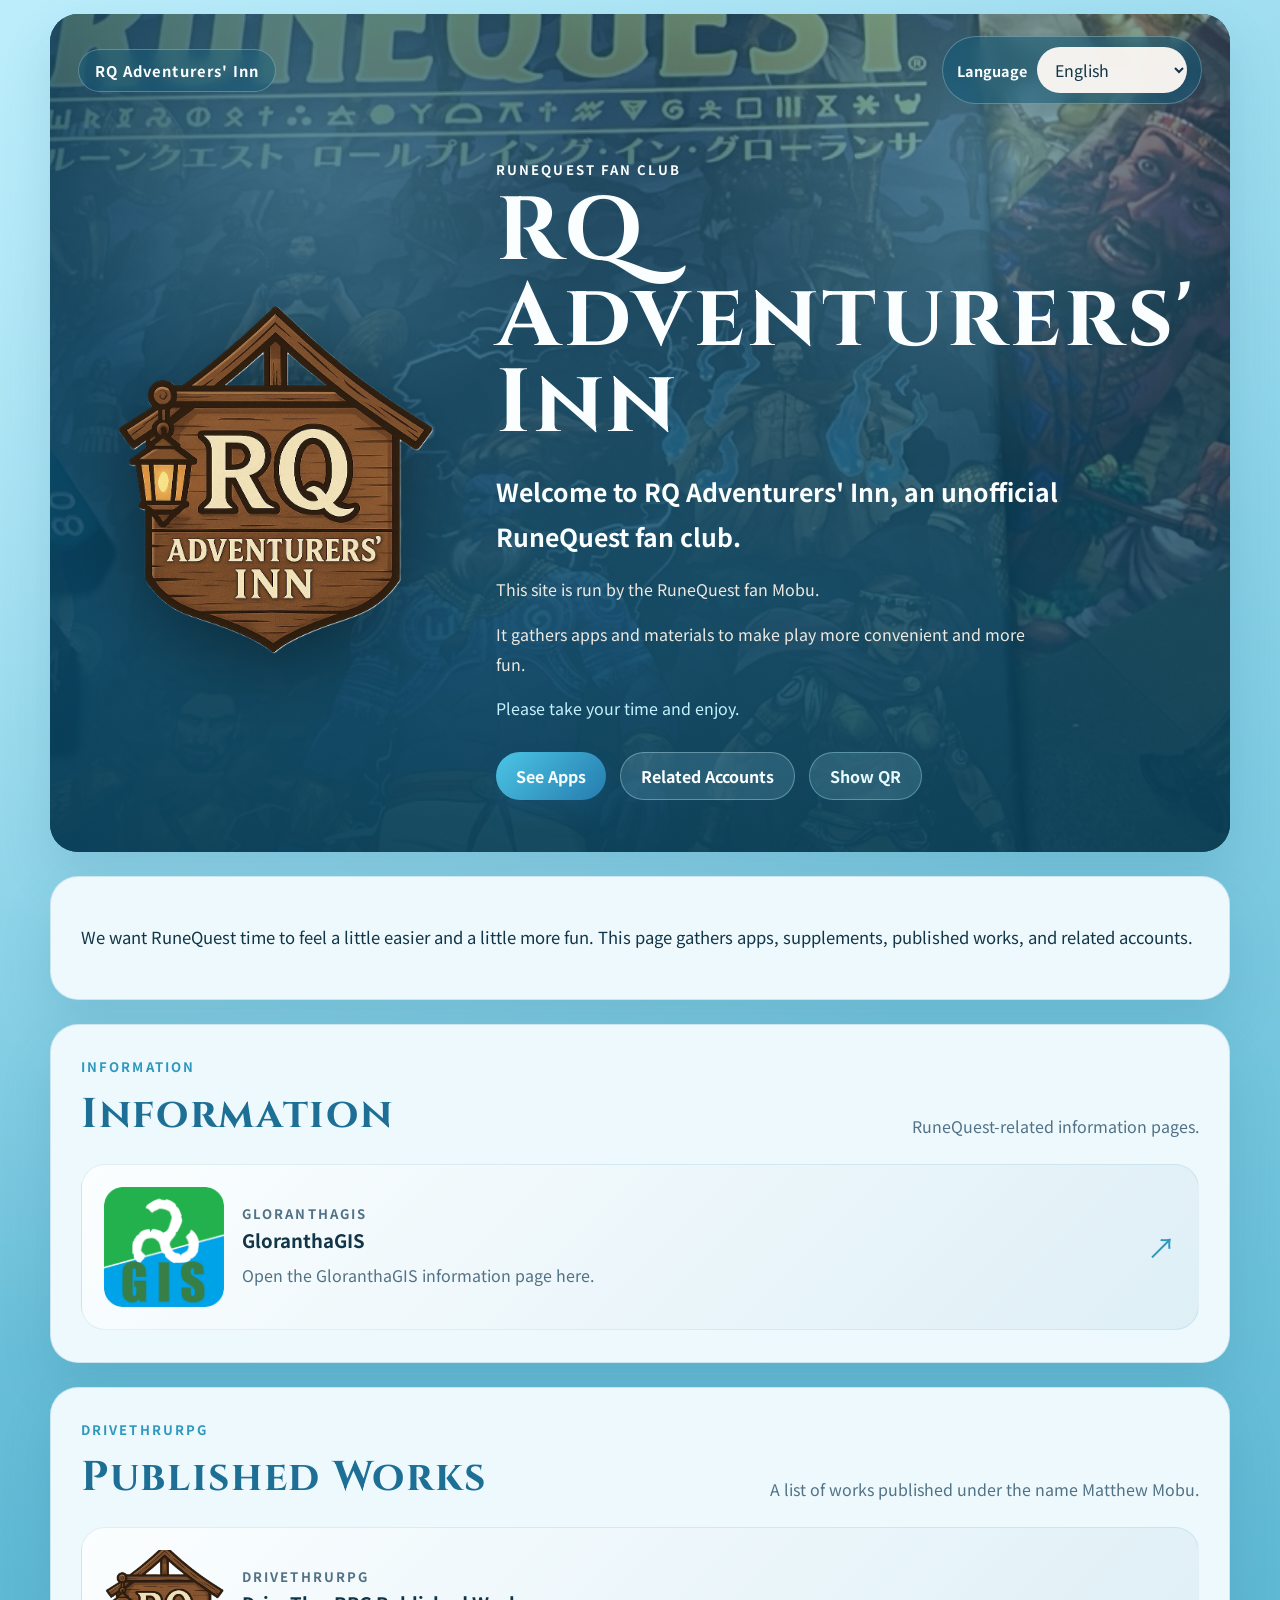
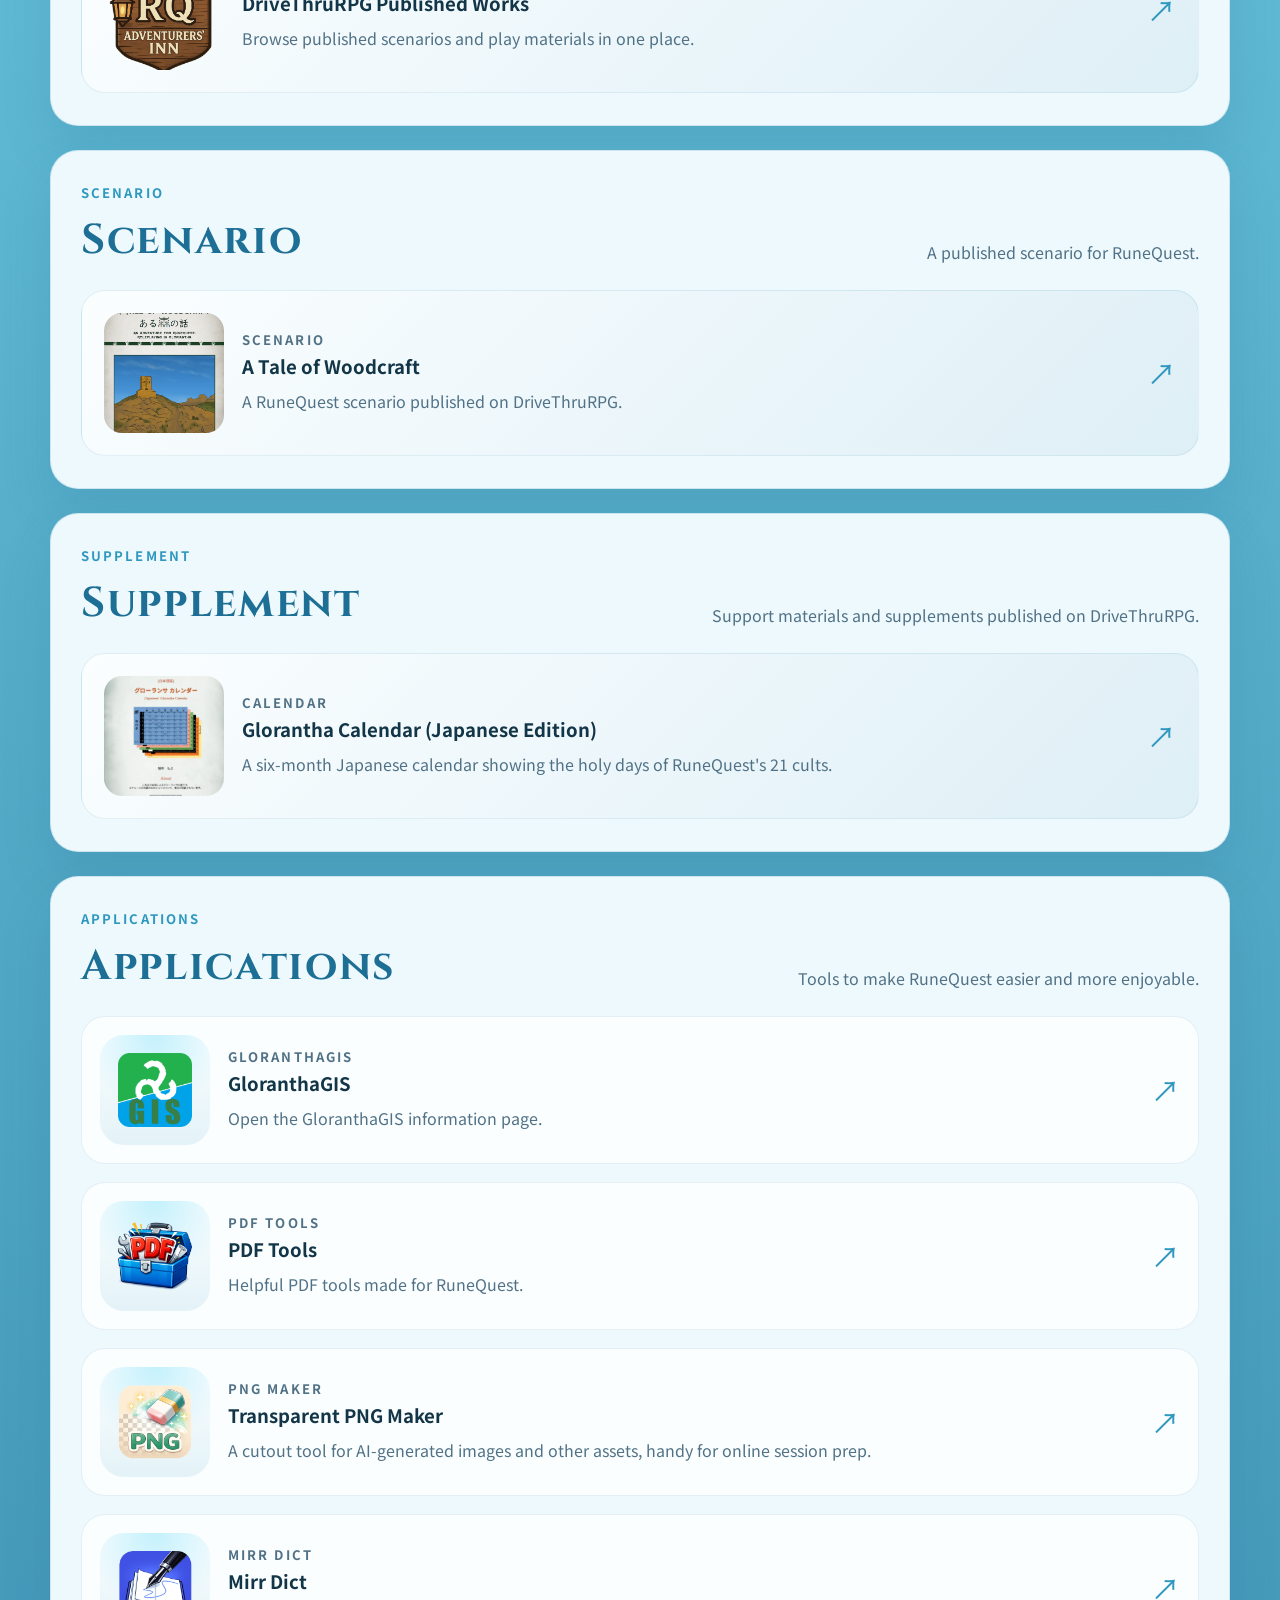
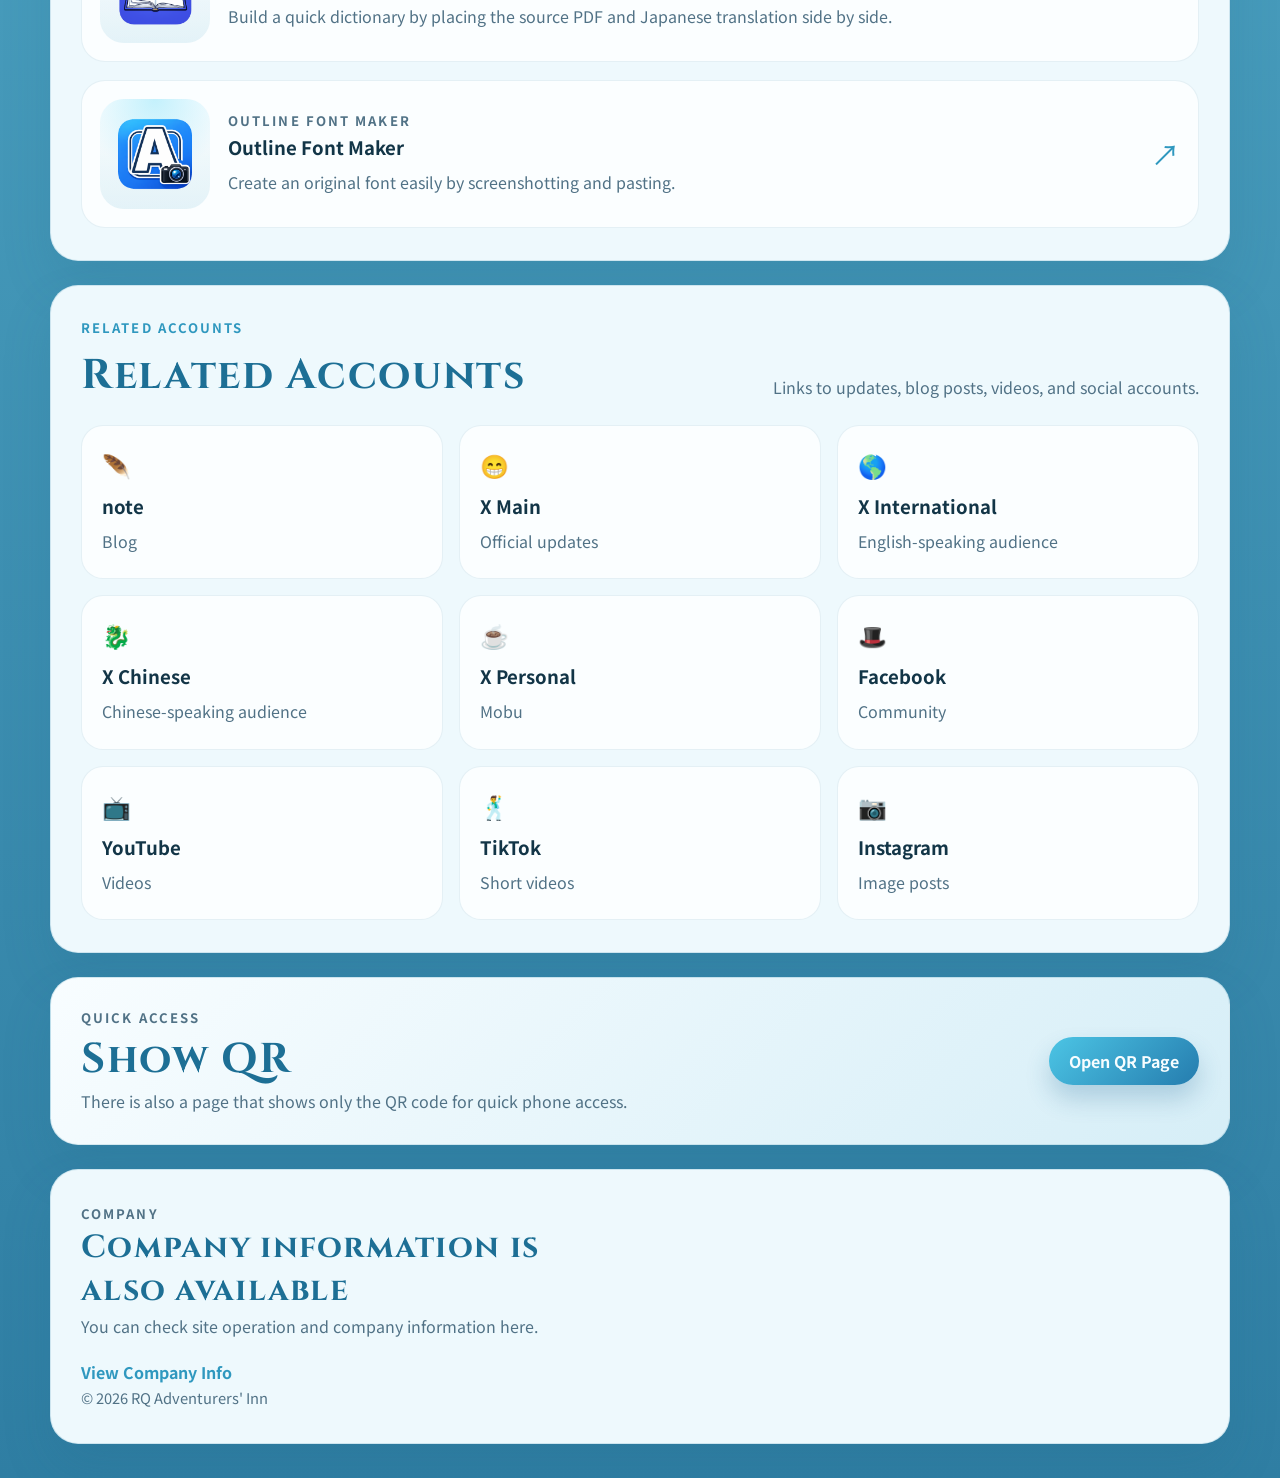
==== commit c5282e4f: "Add files via upload" ====
--- a/index.html
+++ b/index.html
@@ -8,13 +8,12 @@
   <meta name="apple-mobile-web-app-capable" content="yes">
   <meta name="apple-mobile-web-app-status-bar-style" content="default">
   <meta name="apple-mobile-web-app-title" content="RQ Inn">
+  <meta
+    name="description"
+    content="RQ Adventurers' Inn のトップページ。RuneQuest のファンサイトとして、アプリ、サプリメント、公開作品、関連アカウントをまとめています。"
+  >
   <link rel="canonical" href="https://rq-inn.com/">
-  <title id="page-title">RQ Adventurers' Inn | RuneQuest 非公式ファンクラブ</title>
-  <meta
-    id="meta-description"
-    name="description"
-    content="RQ Adventurers' Inn のトップページです。RuneQuest のためのアプリ、プレイエイド、関連アカウント、QR 導線をまとめています。"
-  >
+  <title>RQ Adventurers' Inn | RuneQuest 非公式ファンクラブ</title>
   <link rel="preconnect" href="https://fonts.googleapis.com">
   <link rel="preconnect" href="https://fonts.gstatic.com" crossorigin>
   <link href="https://fonts.googleapis.com/css2?family=Cinzel:wght@500;700&family=Noto+Sans+JP:wght@400;500;700&display=swap" rel="stylesheet">
@@ -49,10 +48,10 @@
         <div class="hero__copy">
           <p class="eyebrow" data-i18n="heroEyebrow">RuneQuest Fan Club</p>
           <h1 data-i18n="heroTitle">RQ Adventurers' Inn</h1>
-          <p class="hero__lead" data-i18n="heroLead">RuneQuest 非公式ファンクラブ、RQ冒険者の宿へようこそ。</p>
+          <p class="hero__lead" data-i18n="heroLead">RuneQuest 非公式ファンクラブ、RQ Adventurers' Inn へようこそ。</p>
           <p class="hero__text" data-i18n="heroText1">ここは RuneQuest ファン もぶ（Mobu）が運営するサイトです。</p>
-          <p class="hero__text" data-i18n="heroText2">「もっと便利に、もっと楽しく、みんなで遊ぶ」をテーマに、さまざまな試みで RuneQuest を盛り上げていきます。</p>
-          <p class="hero__tagline" data-i18n="heroTagline">どうぞ、笑いと愛でゆる〜くお付き合いください。それでは、ごゆっくり… ☕</p>
+          <p class="hero__text" data-i18n="heroText2">もっと便利に、もっと楽しく、みんなで遊ぶためのアプリや資料をまとめています。</p>
+          <p class="hero__tagline" data-i18n="heroTagline">どうぞ、ごゆっくりお楽しみください。</p>
           <div class="hero__actions">
             <a href="#applications" class="button button--primary" data-i18n="heroPrimaryAction">アプリを見る</a>
             <a href="#accounts" class="button button--secondary" data-i18n="heroSecondaryAction">関連アカウントへ</a>
@@ -65,7 +64,8 @@
     <main class="content">
       <section class="intro-card section-fade">
         <p data-i18n="introText">
-          RuneQuest を遊ぶ時間が、少しでも便利に、少しでも楽しくなるように。配布中のアプリ、プレイエイド、各種発信先をこのページにまとめています。
+          RuneQuest を遊ぶ時間が少し便利に、少し楽しくなるように。
+          このページにはアプリ、サプリメント、公開作品、関連アカウントへの導線をまとめています。
         </p>
       </section>
 
@@ -73,35 +73,73 @@
         <div class="section__heading">
           <div>
             <p class="section__label" data-i18n="informationLabel">Information</p>
-            <h2 data-i18n="informationTitle">ご案内</h2>
-          </div>
-          <p class="section__lead" data-i18n="informationLead">RuneQuest 関連の追加案内ページです。</p>
+            <h2 data-i18n="informationTitle">情報ページ</h2>
+          </div>
+          <p class="section__lead" data-i18n="informationLead">RuneQuest 関連の情報ページです。</p>
         </div>
         <a class="link-panel" href="https://www.rq-inn.com/info-gis" target="_blank" rel="noreferrer">
           <img class="link-panel__image" src="images/apps/GloranthaGIS-icon-512.png" alt="GloranthaGIS アイコン" data-i18n-attr="alt:gloranthaGisInfoAlt">
           <div>
             <p class="link-panel__tag">GloranthaGIS</p>
             <h3 data-i18n="informationCardTitle">GloranthaGIS</h3>
-            <p data-i18n="informationCardDescription">GloranthaGIS のご案内ページはこちらからご覧いただけます。</p>
-          </div>
-          <span class="link-panel__arrow" aria-hidden="true">↗</span>
-        </a>
-      </section>
-
-      <section class="section section-fade">
-        <div class="section__heading">
-          <div>
-            <p class="section__label" data-i18n="playAidLabel">Play Aid</p>
-            <h2 data-i18n="playAidTitle">プレイエイド</h2>
-          </div>
-          <p class="section__lead" data-i18n="playAidLead">卓でそのまま役立つ資料もまとめています。</p>
+            <p data-i18n="informationCardDescription">GloranthaGIS の情報ページはこちらから確認できます。</p>
+          </div>
+          <span class="link-panel__arrow" aria-hidden="true">↗</span>
+        </a>
+      </section>
+
+      <section class="section section-fade">
+        <div class="section__heading">
+          <div>
+            <p class="section__label" data-i18n="uploadsLabel">DriveThruRPG</p>
+            <h2 data-i18n="uploadsTitle">アップロード作品</h2>
+          </div>
+          <p class="section__lead" data-i18n="uploadsLead">Matthew Mobu 名義で公開している作品一覧です。</p>
+        </div>
+        <a class="link-panel" href="https://www.drivethrurpg.com/ja/browse?authorName=%22Matthew%20Mobu%22" target="_blank" rel="noreferrer">
+          <img class="link-panel__image" src="images/branding/rq-inn-logo.png" alt="DriveThruRPG アップロード作品一覧" data-i18n-attr="alt:uploadsAlt">
+          <div>
+            <p class="link-panel__tag">DriveThruRPG</p>
+            <h3 data-i18n="uploadsCardTitle">DriveThruRPG アップロード作品</h3>
+            <p data-i18n="uploadsCardDescription">公開中のシナリオやプレイ用資料をまとめて確認できます。</p>
+          </div>
+          <span class="link-panel__arrow" aria-hidden="true">↗</span>
+        </a>
+      </section>
+
+      <section class="section section-fade">
+        <div class="section__heading">
+          <div>
+            <p class="section__label" data-i18n="scenarioLabel">Scenario</p>
+            <h2 data-i18n="scenarioTitle">シナリオ</h2>
+          </div>
+          <p class="section__lead" data-i18n="scenarioLead">RuneQuest 向け公開シナリオです。</p>
+        </div>
+        <a class="link-panel" href="https://www.drivethrurpg.com/ja/product/575103/japanese-a-tale-of-woodcraft" target="_blank" rel="noreferrer">
+          <img class="link-panel__image" src="images/scenario/JP_A_Tale_of_Woodcra_image.png" alt="ある森の話 - A Tale of Woodcraft 表紙" data-i18n-attr="alt:scenarioAlt">
+          <div>
+            <p class="link-panel__tag">Scenario</p>
+            <h3 data-i18n="scenarioCardTitle">ある森の話 - A Tale of Woodcraft</h3>
+            <p data-i18n="scenarioCardDescription">DriveThruRPG で公開中の RuneQuest 向けシナリオです。</p>
+          </div>
+          <span class="link-panel__arrow" aria-hidden="true">↗</span>
+        </a>
+      </section>
+
+      <section class="section section-fade">
+        <div class="section__heading">
+          <div>
+            <p class="section__label" data-i18n="supplementLabel">Supplement</p>
+            <h2 data-i18n="supplementTitle">サプリメント</h2>
+          </div>
+          <p class="section__lead" data-i18n="supplementLead">DriveThruRPG で公開している補助資料やサプリメントです。</p>
         </div>
         <a class="link-panel" href="https://www.drivethrurpg.com/ja/product/557305/japanese?src=hottest_filtered" target="_blank" rel="noreferrer">
-          <img class="link-panel__image" src="images/calendar.png" alt="グローランサ カレンダー 日本語版の表紙" data-i18n-attr="alt:calendarImageAlt">
+          <img class="link-panel__image" src="images/calendar.png" alt="グローランサ カレンダー 日本語版" data-i18n-attr="alt:calendarImageAlt">
           <div>
             <p class="link-panel__tag" data-i18n="calendarTag">Calendar</p>
             <h3 data-i18n="calendarTitle">グローランサ カレンダー（日本語版）</h3>
-            <p data-i18n="calendarDescription">RuneQuest の 21カルトの聖日が分かる 6季カレンダー 日本語版 へのリンクです。</p>
+            <p data-i18n="calendarDescription">RuneQuest の 21 カルトの祝日がわかる 6 か月カレンダー日本語版です。</p>
           </div>
           <span class="link-panel__arrow" aria-hidden="true">↗</span>
         </a>
@@ -123,7 +161,7 @@
             <div class="feature-card__body">
               <p class="link-panel__tag">GloranthaGIS</p>
               <h3 data-i18n="gloranthaGisAppTitle">GloranthaGIS</h3>
-              <p data-i18n="gloranthaGisAppDescription">GloranthaGIS のご案内ページへ進めます。</p>
+              <p data-i18n="gloranthaGisAppDescription">GloranthaGIS の情報ページへ移動します。</p>
             </div>
             <span class="feature-card__arrow" aria-hidden="true">↗</span>
           </a>
@@ -135,7 +173,7 @@
             <div class="feature-card__body">
               <p class="link-panel__tag" data-i18n="pdfToolsTag">PDF Tools</p>
               <h3 data-i18n="pdfToolsTitle">PDFつーる</h3>
-              <p data-i18n="pdfToolsDescription">ルーンクエストのためのお役立ちツールです。</p>
+              <p data-i18n="pdfToolsDescription">ルーンクエストのためのお役立ち PDF ツールです。</p>
             </div>
             <span class="feature-card__arrow" aria-hidden="true">↗</span>
           </a>
@@ -147,7 +185,7 @@
             <div class="feature-card__body">
               <p class="link-panel__tag" data-i18n="pngMakerTag">PNG Maker</p>
               <h3 data-i18n="pngMakerTitle">透過PNGメーカー</h3>
-              <p data-i18n="pngMakerDescription">AI生成画像などの切り出しツールです。オンセの準備などに役立てて下さい。</p>
+              <p data-i18n="pngMakerDescription">AI 生成画像などの切り出しツールです。オンセ準備にも役立ちます。</p>
             </div>
             <span class="feature-card__arrow" aria-hidden="true">↗</span>
           </a>
@@ -159,7 +197,19 @@
             <div class="feature-card__body">
               <p class="link-panel__tag" data-i18n="mirrDictTag">Mirr Dict</p>
               <h3 data-i18n="mirrDictTitle">ミルディクト</h3>
-              <p data-i18n="mirrDictDescription">原書と日本語訳の2つのPDFを並べて、サクサク辞書を作れるツールです。</p>
+              <p data-i18n="mirrDictDescription">原書と日本語訳の 2 つの PDF を並べて、サクサク辞書を作れるツールです。</p>
+            </div>
+            <span class="feature-card__arrow" aria-hidden="true">↗</span>
+          </a>
+
+          <a class="feature-card" href="https://rq-inn.com/of-maker/" target="_blank" rel="noreferrer">
+            <div class="feature-card__icon-wrap">
+              <img src="images/apps/outline-font-maker_icon-512.png" alt="アウトラインフォントメーカー アイコン" class="feature-card__icon" data-i18n-attr="alt:outlineFontMakerIconAlt">
+            </div>
+            <div class="feature-card__body">
+              <p class="link-panel__tag" data-i18n="outlineFontMakerTag">Outline Font Maker</p>
+              <h3 data-i18n="outlineFontMakerTitle">アウトラインフォントメーカー</h3>
+              <p data-i18n="outlineFontMakerDescription">スクショ→ペーストで簡単にオリジナルフォントを作れます。</p>
             </div>
             <span class="feature-card__arrow" aria-hidden="true">↗</span>
           </a>
@@ -172,7 +222,7 @@
             <p class="section__label" data-i18n="accountsLabel">Related Accounts</p>
             <h2 data-i18n="accountsTitle">関連アカウント</h2>
           </div>
-          <p class="section__lead" data-i18n="accountsLead">更新情報や読み物、動画はここからどうぞ。</p>
+          <p class="section__lead" data-i18n="accountsLead">更新情報、ブログ、動画、SNS の入口をまとめています。</p>
         </div>
         <div class="account-grid">
           <a class="account-card" href="https://note.com/mofumofu1011" target="_blank" rel="noreferrer">
@@ -183,7 +233,7 @@
           <a class="account-card" href="https://x.com/RQ_Inn_Official" target="_blank" rel="noreferrer">
             <span class="account-card__emoji">😁</span>
             <h3 data-i18n="accountMainXTitle">X メイン</h3>
-            <p data-i18n="accountMainXDescription">お知らせ</p>
+            <p data-i18n="accountMainXDescription">公式更新</p>
           </a>
           <a class="account-card" href="https://x.com/RQ_Inn_Intl" target="_blank" rel="noreferrer">
             <span class="account-card__emoji">🌎</span>
@@ -192,7 +242,7 @@
           </a>
           <a class="account-card" href="https://x.com/RQ_Inn_GrChina" target="_blank" rel="noreferrer">
             <span class="account-card__emoji">🐉</span>
-            <h3 data-i18n="accountChineseXTitle">X 中国語圏</h3>
+            <h3 data-i18n="accountChineseXTitle">X 海外</h3>
             <p data-i18n="accountChineseXDescription">中国語圏向け</p>
           </a>
           <a class="account-card" href="https://x.com/mofumofu1011" target="_blank" rel="noreferrer">
@@ -215,7 +265,7 @@
             <h3>TikTok</h3>
             <p data-i18n="accountTiktokDescription">ショート動画</p>
           </a>
-          <a class="account-card" href="https://www.instagram.com/rq_adventurers_inn" target="_blank" rel="noreferrer">
+          <a class="account-card" href="https://www.instagram.com/rq_adventurers.inn" target="_blank" rel="noreferrer">
             <span class="account-card__emoji">📷</span>
             <h3>Instagram</h3>
             <p data-i18n="accountInstagramDescription">画像投稿</p>
@@ -227,17 +277,17 @@
         <div>
           <p class="section__label" data-i18n="qrLabel">Quick Access</p>
           <h2 data-i18n="qrTitle">QR を表示する</h2>
-          <p data-i18n="qrDescription">スマートフォンから開きたいときのために、QR コードだけを大きく表示する専用画面を用意しました。</p>
-        </div>
-        <a class="button button--primary" href="qr.html" data-i18n="qrAction">QR画面を開く</a>
+          <p data-i18n="qrDescription">スマホから素早く開けるように、QR コードだけを表示するページも用意しています。</p>
+        </div>
+        <a class="button button--primary" href="qr.html" data-i18n="qrAction">QR 画面を開く</a>
       </section>
     </main>
 
     <footer class="footer section-fade">
       <div class="footer__copy">
         <p class="section__label" data-i18n="footerLabel">Company</p>
-        <h2 class="footer__title" data-i18n="footerTitle">会社概要もご案内しています</h2>
-        <p data-i18n="footerDescription">サイト案内とあわせて、運営情報の確認が必要な方はこちらからどうぞ。</p>
+        <h2 class="footer__title" data-i18n="footerTitle">会社概要も確認できます</h2>
+        <p data-i18n="footerDescription">サイト運営や会社情報については、こちらのページから確認できます。</p>
         <a class="footer__link" href="https://rq-inn.com/company" target="_blank" rel="noreferrer" data-i18n="footerLink">会社概要を見る</a>
         <p class="footer__small">© <span id="current-year"></span> RQ Adventurers' Inn</p>
       </div>
--- a/styles.css
+++ b/styles.css
@@ -59,7 +59,7 @@
   overflow: hidden;
   min-height: 720px;
   color: var(--paper-strong);
-  background: #164b66;
+  background: #0f5e7f;
 }
 
 .hero__backdrop,
@@ -70,15 +70,17 @@
 
 .hero__backdrop {
   background:
-    linear-gradient(90deg, rgba(13, 53, 75, 0.7), rgba(13, 53, 75, 0.28)),
+    linear-gradient(90deg, rgba(7, 68, 96, 0.72), rgba(7, 68, 96, 0.34)),
     url("./images/header.jpg") center/cover no-repeat;
   transform: scale(1.03);
+  filter: saturate(0.88) hue-rotate(8deg);
 }
 
 .hero__shade {
   background:
-    radial-gradient(circle at 80% 18%, rgba(183, 238, 255, 0.24), transparent 24%),
-    linear-gradient(180deg, rgba(10, 56, 81, 0.2), rgba(10, 56, 81, 0.72) 72%, rgba(10, 56, 81, 0.88));
+    radial-gradient(circle at 22% 18%, rgba(179, 239, 255, 0.2), transparent 24%),
+    radial-gradient(circle at 80% 18%, rgba(164, 233, 255, 0.26), transparent 25%),
+    linear-gradient(180deg, rgba(8, 77, 108, 0.22), rgba(7, 72, 101, 0.7) 72%, rgba(6, 63, 88, 0.86));
 }
 
 .topbar,
@@ -101,7 +103,7 @@
   padding: 10px 16px;
   border: 1px solid rgba(231, 250, 255, 0.28);
   border-radius: 999px;
-  background: rgba(14, 65, 91, 0.4);
+  background: rgba(12, 88, 121, 0.38);
   font-size: 0.92rem;
   font-weight: 700;
   letter-spacing: 0.08em;
@@ -115,7 +117,7 @@
   padding: 10px 14px;
   border: 1px solid rgba(231, 250, 255, 0.28);
   border-radius: 999px;
-  background: rgba(14, 65, 91, 0.52);
+  background: rgba(12, 88, 121, 0.5);
   backdrop-filter: blur(8px);
 }
 
@@ -228,14 +230,14 @@
 }
 
 .button--secondary {
-  border: 1px solid rgba(232, 250, 255, 0.32);
-  background: rgba(236, 251, 255, 0.12);
+  border: 1px solid rgba(207, 245, 255, 0.34);
+  background: rgba(153, 225, 247, 0.16);
 }
 
 .button--ghost {
-  border: 1px solid rgba(181, 238, 255, 0.34);
-  background: rgba(181, 238, 255, 0.12);
-  color: #d9f8ff;
+  border: 1px solid rgba(170, 234, 255, 0.36);
+  background: rgba(170, 234, 255, 0.16);
+  color: #e7fbff;
 }
 
 .content {
